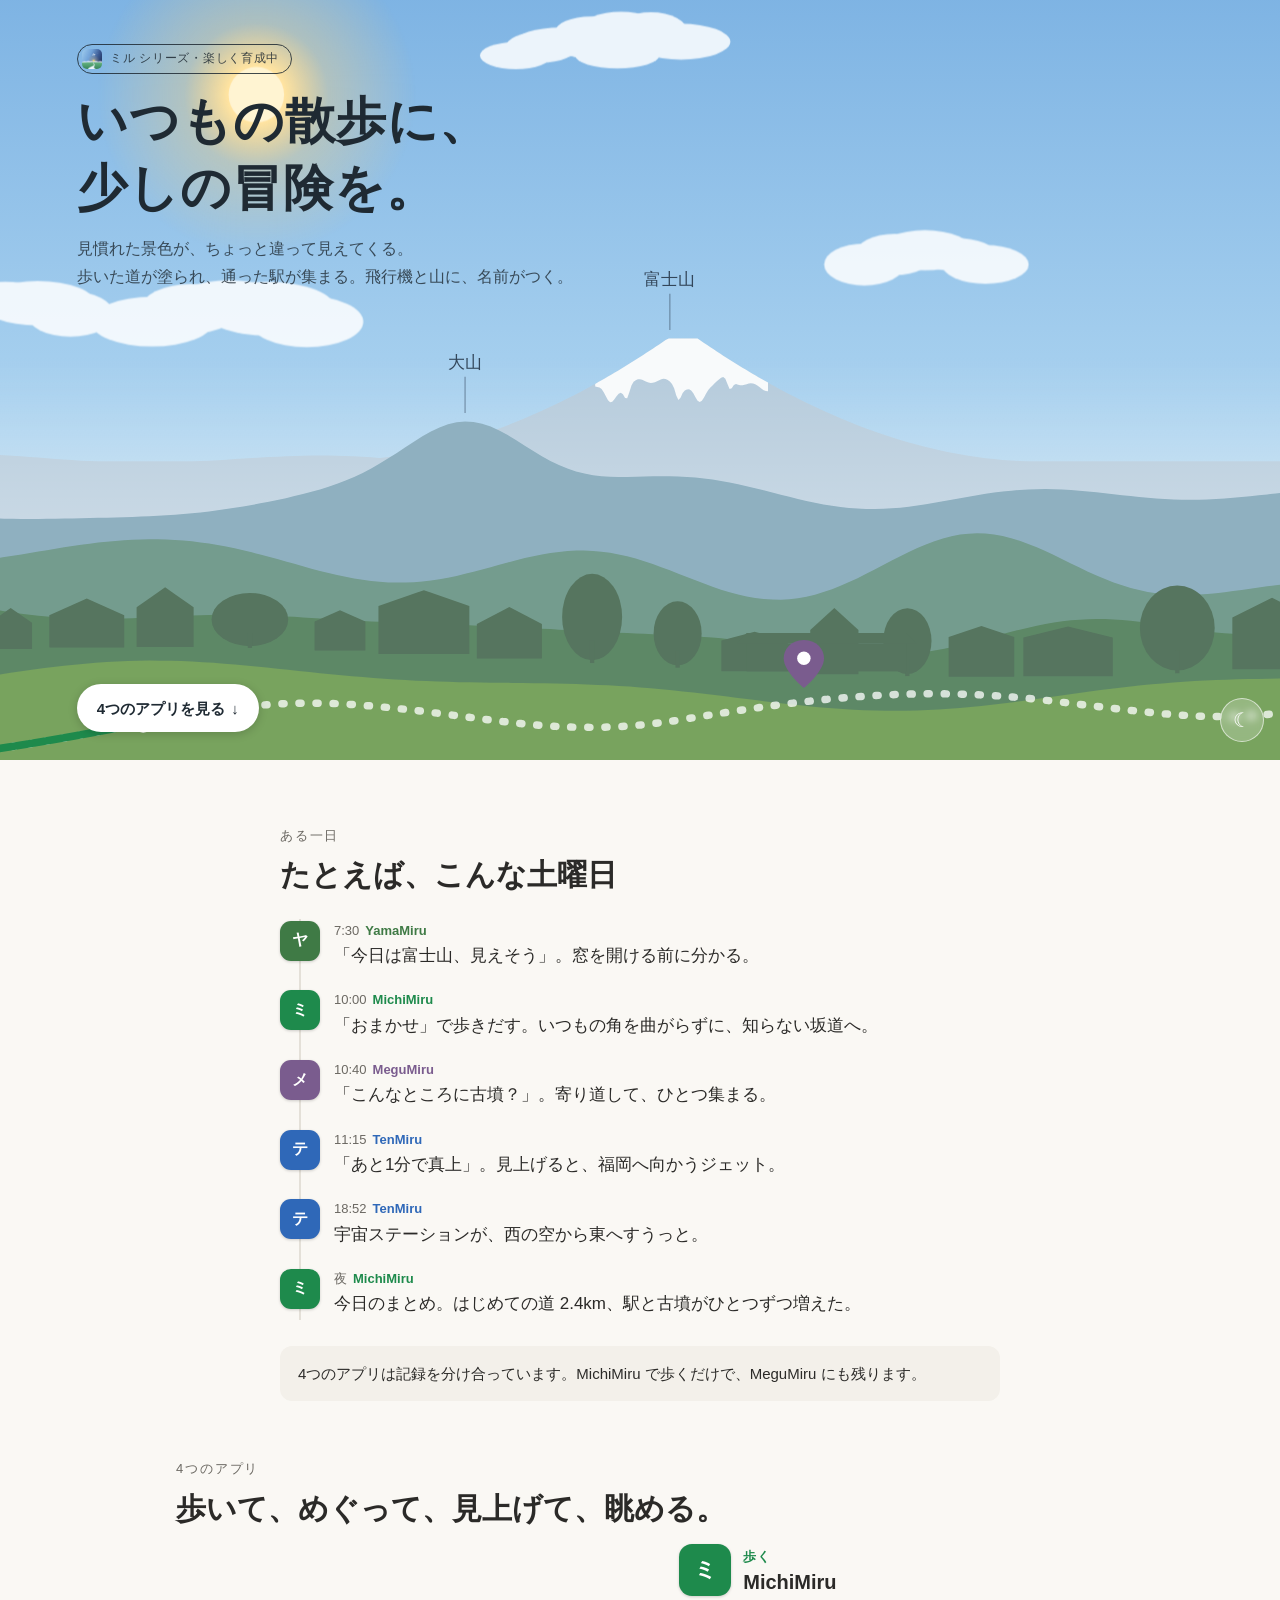
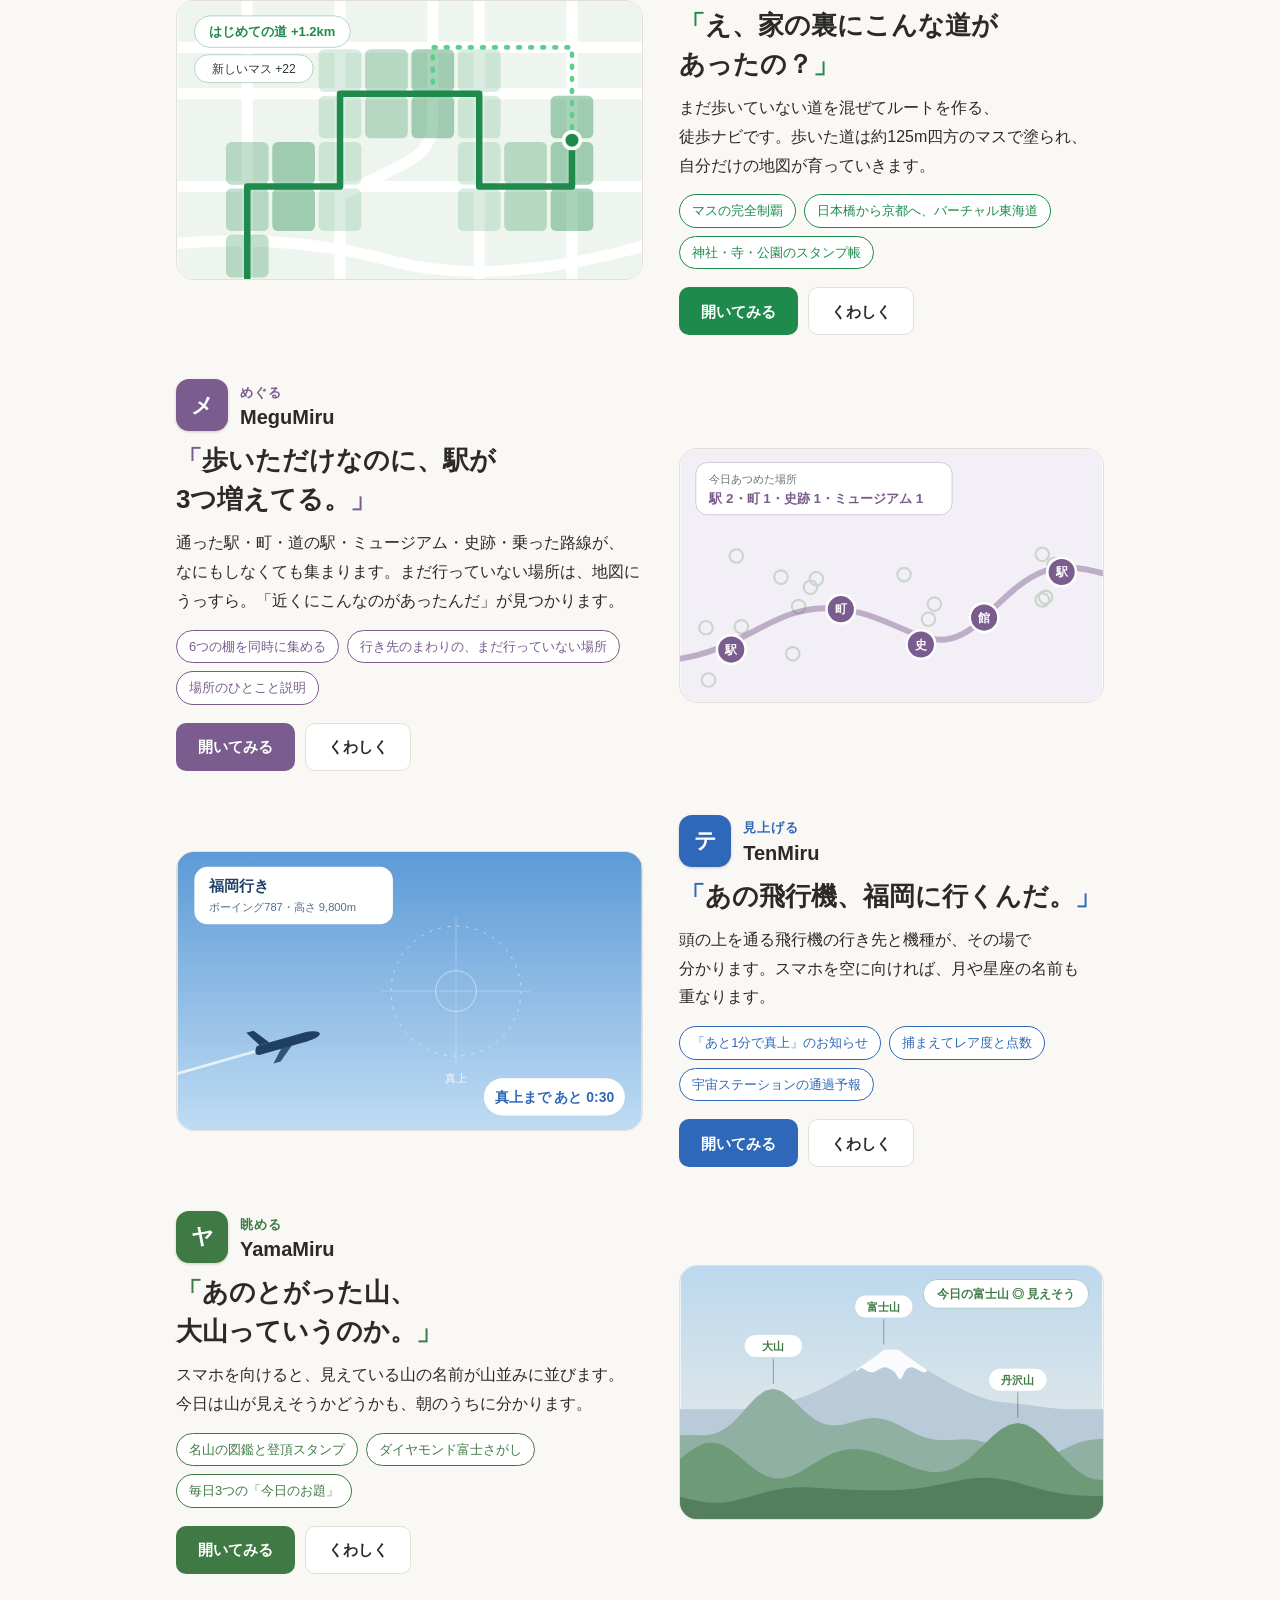
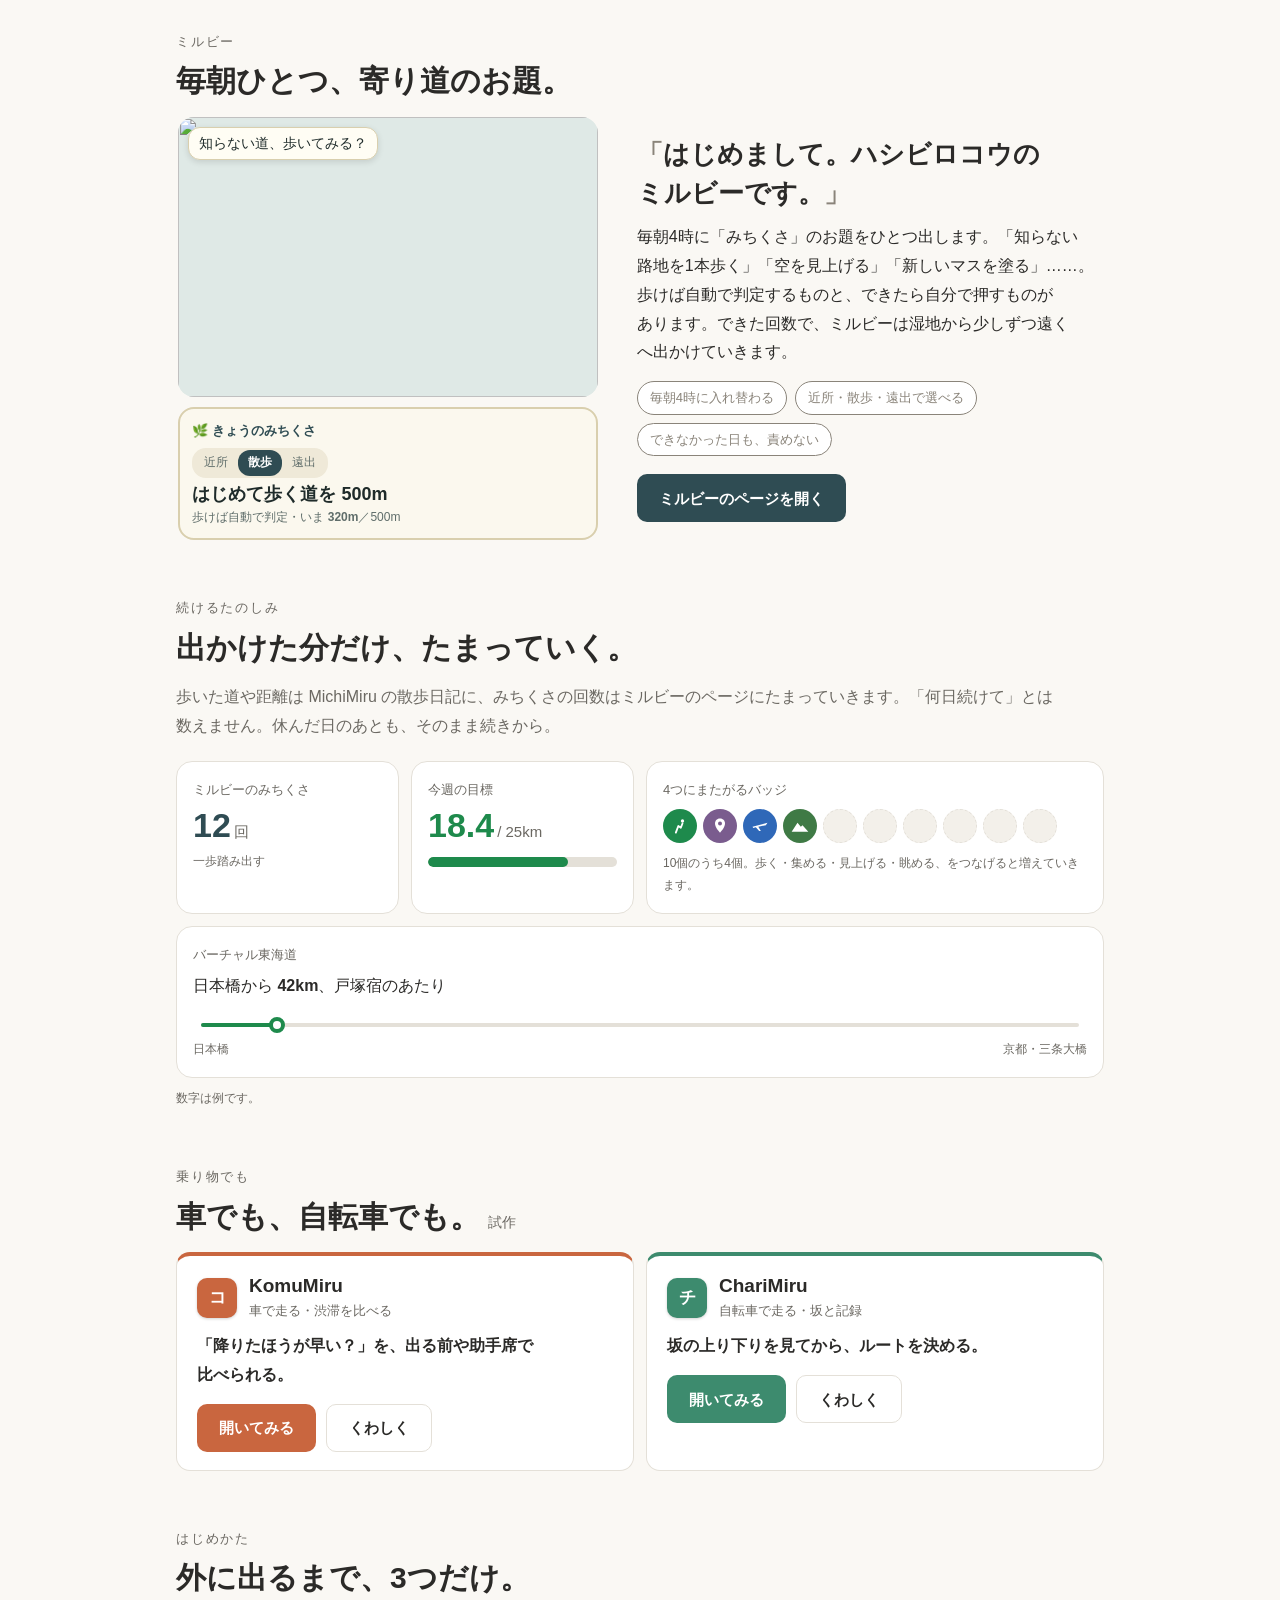
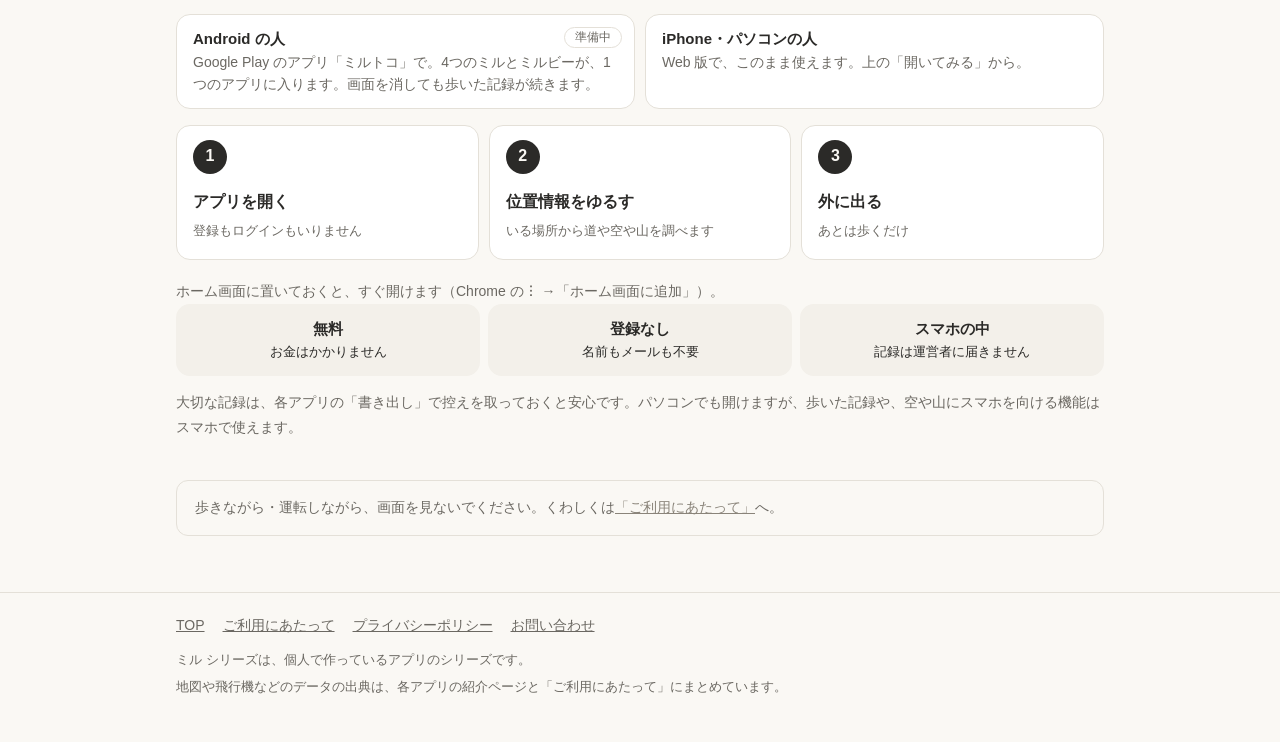
==== index.html @ 85401a39 "Add files via upload" ====
<!DOCTYPE html>
<html lang="ja">
<head>
<meta charset="utf-8">
<meta name="viewport" content="width=device-width, initial-scale=1">
<!-- 公開するまでは検索に出さない（公開するときにこの1行を消す） -->
<meta name="robots" content="noindex, nofollow">
<title>ミル シリーズ</title>
<meta name="description" content="いつもの散歩に、少しの冒険を。歩いた道が塗られ、通った駅が集まり、頭の上の飛行機と遠くの山に名前がつく、4つの小さなアプリです。">
<meta name="theme-color" content="#79b0e2">
<meta property="og:type" content="website">
<meta property="og:title" content="ミル シリーズ">
<meta property="og:description" content="いつもの散歩に、少しの冒険を。歩いた道が塗られ、通った駅が集まり、頭の上の飛行機と遠くの山に名前がつく、4つの小さなアプリです。">
<meta property="og:image" content="https://nhori-navi.github.io/og.png">
<meta name="twitter:card" content="summary_large_image">
<link rel="icon" type="image/png" href="favicon-48.png">
<link rel="apple-touch-icon" href="apple-touch-icon.png">
<link rel="manifest" href="manifest.webmanifest">
<link rel="stylesheet" href="style.css?v=3">
<link rel="stylesheet" href="top.css?v=7">
<script>document.documentElement.classList.add('js')</script>
<script src="site.js?v=3" defer></script>
<script src="top.js?v=5" defer></script>
</head>
<body>
<section class="top-hero" id="hero" aria-label="はじめに">
<svg id="scene" viewBox="0 0 1200 760" preserveAspectRatio="xMidYMax slice" role="img" aria-label="昼から夜へ移り変わる、山並みと町の景色">
<defs>
  <linearGradient id="gSky" x1="0" y1="0" x2="0" y2="1">
    <stop id="s0" offset="0" stop-color="#7fb6e6"/><stop id="s1" offset=".55" stop-color="#a9d2f0"/><stop id="s2" offset="1" stop-color="#e9f2f3"/>
  </linearGradient>
  <radialGradient id="gSun"><stop offset="0" stop-color="#fff6d8"/><stop offset=".18" stop-color="#ffe3a0"/><stop offset=".45" stop-color="#ffd27a" stop-opacity=".35"/><stop offset="1" stop-color="#ffd27a" stop-opacity="0"/></radialGradient>
  <radialGradient id="gMoon"><stop offset="0" stop-color="#fff9e6" stop-opacity=".55"/><stop offset="1" stop-color="#fff9e6" stop-opacity="0"/></radialGradient>
  <linearGradient id="gTrail" x1="1" y1="0" x2="0" y2="0"><stop offset="0" stop-color="#fff" stop-opacity=".9"/><stop offset="1" stop-color="#fff" stop-opacity="0"/></linearGradient>
  <linearGradient id="gHaze" x1="0" y1="0" x2="0" y2="1"><stop offset="0" stop-color="#fff" stop-opacity="0"/><stop offset="1" stop-color="#fff" stop-opacity=".35"/></linearGradient>
  <mask id="mMoon"><rect x="-40" y="-40" width="80" height="80" fill="#fff"/><circle cx="9" cy="-6" r="19" fill="#000"/></mask>
</defs>
<rect width="1200" height="760" fill="url(#gSky)"/>
<g id="stars" opacity="0"></g>
<g id="constel" opacity="0" stroke="#cfd8ff" stroke-width="1" fill="none" stroke-opacity=".35"></g>
<g id="sun"><circle r="150" fill="url(#gSun)"/><circle r="26" fill="#fff4d2"/></g>
<g id="glint" opacity="0"><path d="M0 -70 L5 -5 L70 0 L5 5 L0 70 L-5 5 L-70 0 L-5 -5 Z" fill="#fff8e0"/><circle r="34" fill="#fff6d8" opacity=".55"/></g>
<g id="moon" opacity="0"><circle r="120" fill="url(#gMoon)"/><circle r="22" fill="#fbf3dc" mask="url(#mMoon)"/></g>
<g id="clouds"></g>
<g id="iss" opacity="0"><circle r="3.2" fill="#fff"/><circle r="9" fill="#fff" opacity=".18"/>
  <line x1="0" y1="-8" x2="0" y2="-30" stroke="#fff" stroke-opacity=".6"/><text x="0" y="-38" text-anchor="middle" font-size="16" fill="#fff" opacity=".9">宇宙ステーション</text></g>
<g id="plane" class="hot" data-go="ten"><rect x="-50" y="-60" width="100" height="90" fill="transparent"/>
  <rect id="trail" x="-260" y="-1.5" width="240" height="3" rx="1.5" fill="url(#gTrail)"/>
  <g id="pbody" fill="#2b4a6b">
    <path d="M-30 -4 L22 -4 C34 -3 38 0 34 2 C30 4 26 4 22 4 L-30 4 C-33 4 -34 0 -30 -4 Z"/>
    <path d="M-27 -4 L-36 -19 L-29 -19 L-17 -4 Z"/>
    <path d="M-2 1 L-16 15 L-9 15 L10 1 Z" opacity=".85"/>
    <path d="M-26 2 L-34 8 L-29 8 L-20 2 Z" opacity=".85"/>
  </g>
  <circle id="blink" cx="-33" cy="-18" r="2.4" fill="#ff5a4e" opacity="0"/>
  <g id="plabel"><line x1="0" y1="-12" x2="0" y2="-36" stroke="currentColor" stroke-opacity=".5"/><text x="0" y="-44" text-anchor="middle" font-size="16" fill="currentColor">福岡行き</text></g>
</g>
<path id="r0"/><path id="fujiSnow" fill="#ffffff" opacity=".9"/>
<rect id="haze0" x="0" y="380" width="1200" height="200" fill="url(#gHaze)"/>
<path id="r1"/><path id="r2"/>
<g id="mlabels" font-size="16" class="hot" data-go="yama"></g>
<path id="r3"/>
<g id="town"></g>
<path id="fg"/>
<path id="route" class="hot" data-go="michi" fill="none" stroke-width="7" stroke-linecap="round" stroke-dasharray="2 14" opacity=".75"/>
<path id="walked" class="hot" data-go="michi" fill="none" stroke-width="7" stroke-linecap="round"/>
<g id="walker"><circle r="9" fill="#fff"/><circle r="5.5" fill="#1e8a4c"/></g>
<g id="pin" class="hot" data-go="megu"><path d="M0 0 C-14 0 -21 10 -21 19 C-21 33 0 50 0 50 C0 50 21 33 21 19 C21 10 14 0 0 0 Z" fill="#7a5c8e"/><circle cx="0" cy="19" r="7" fill="#fff"/></g>
</svg>
  <div class="th-copy">
    <span class="th-tag"><img src="series-icon.png" alt=""><span><span class="series">ミル シリーズ</span>・楽しく育成中</span></span>
    <h1 class="th-title">いつもの散歩に、<br>少しの冒険を。</h1>
    <p class="th-lead">見慣れた景色が、ちょっと違って見えてくる。<br>歩いた道が塗られ、通った駅が集まる。<span class="ib">飛行機と山に、名前がつく。</span></p>
  </div>
  <a class="th-cta" href="#apps">4つのアプリを見る <span aria-hidden="true">↓</span></a>
  <button class="th-toggle" id="tg" type="button" aria-label="昼と夜を切り替える">☾</button>
</section>

<main class="wrap top-main">
  <section class="sec narrow reveal" style="margin-left:auto;margin-right:auto">
    <p class="kicker">ある一日</p>
    <h2 class="sec-title">たとえば、こんな土曜日</h2>
    <ol class="day">
      <li class="app-yama"><div class="mark small"><img src="yama/icon-192.png" alt="" onerror="this.parentNode.textContent='ヤ'"></div><div><p class="when">7:30<b>YamaMiru</b></p><p class="what">「今日は富士山、見えそう」。窓を開ける前に分かる。</p></div></li>
      <li class="app-michi"><div class="mark small"><img src="walk/icon-192.png" alt="" onerror="this.parentNode.textContent='ミ'"></div><div><p class="when">10:00<b>MichiMiru</b></p><p class="what">「おまかせ」で歩きだす。いつもの角を曲がらずに、知らない坂道へ。</p></div></li>
      <li class="app-megu"><div class="mark small"><img src="megu/icons/icon-192.png" alt="" onerror="this.parentNode.textContent='メ'"></div><div><p class="when">10:40<b>MeguMiru</b></p><p class="what">「こんなところに古墳？」。寄り道して、ひとつ集まる。</p></div></li>
      <li class="app-ten"><div class="mark small"><img src="sora/icon-192.png" alt="" onerror="this.parentNode.textContent='テ'"></div><div><p class="when">11:15<b>TenMiru</b></p><p class="what">「あと1分で真上」。見上げると、福岡へ向かうジェット。</p></div></li>
      <li class="app-ten"><div class="mark small"><img src="sora/icon-192.png" alt="" onerror="this.parentNode.textContent='テ'"></div><div><p class="when">18:52<b>TenMiru</b></p><p class="what">宇宙ステーションが、西の空から東へすうっと。</p></div></li>
      <li class="app-michi"><div class="mark small"><img src="walk/icon-192.png" alt="" onerror="this.parentNode.textContent='ミ'"></div><div><p class="when">夜<b>MichiMiru</b></p><p class="what">今日のまとめ。はじめての道 2.4km、駅と古墳がひとつずつ増えた。</p></div></li>
    </ol>
    <p class="day-foot">4つのアプリは記録を分け合っています。MichiMiru で歩くだけで、MeguMiru にも残ります。</p>
  </section>

  <section class="sec" id="apps">
    <p class="kicker reveal">4つのアプリ</p>
    <h2 class="sec-title reveal">歩いて、めぐって、見上げて、眺める。</h2>
    <article class="feature reveal app-michi" id="michi">
      <div class="scene michi"><svg viewBox="0 0 500 300" role="img" aria-label="歩いた道のまわりのマスが塗られていく地図">
<rect width="500" height="300" fill="var(--s-bg)"/><path d="M-10 200 L510 200" stroke="var(--s-street)" stroke-width="12" fill="none" stroke-linecap="round"/><path d="M-10 100 L510 100" stroke="var(--s-street)" stroke-width="12" fill="none" stroke-linecap="round"/><path d="M-10 50 L510 50" stroke="var(--s-street)" stroke-width="12" fill="none" stroke-linecap="round"/><path d="M75 -10 L75 310" stroke="var(--s-street)" stroke-width="12" fill="none" stroke-linecap="round"/><path d="M175 -10 L175 310" stroke="var(--s-street)" stroke-width="12" fill="none" stroke-linecap="round"/><path d="M325 -10 L325 310" stroke="var(--s-street)" stroke-width="12" fill="none" stroke-linecap="round"/><path d="M425 -10 L425 310" stroke="var(--s-street)" stroke-width="12" fill="none" stroke-linecap="round"/><path d="M275 -10 L275 130 Q275 160 245 175 L175 210" stroke="var(--s-street)" stroke-width="12" fill="none" stroke-linecap="round"/><path d="M-10 262 Q120 250 230 280 T510 262" stroke="var(--s-street)" stroke-width="12" fill="none" stroke-linecap="round"/><rect class="paint" style="transition-delay:0.15s" x="152" y="52" width="46" height="46" rx="6" fill="#1e8a4c" fill-opacity="0.16"/><rect class="paint" style="transition-delay:0.22s" x="202" y="52" width="46" height="46" rx="6" fill="#1e8a4c" fill-opacity="0.27"/><rect class="paint" style="transition-delay:0.29s" x="252" y="52" width="46" height="46" rx="6" fill="#1e8a4c" fill-opacity="0.38"/><rect class="paint" style="transition-delay:0.36s" x="302" y="52" width="46" height="46" rx="6" fill="#1e8a4c" fill-opacity="0.16"/><rect class="paint" style="transition-delay:0.43s" x="152" y="102" width="46" height="46" rx="6" fill="#1e8a4c" fill-opacity="0.16"/><rect class="paint" style="transition-delay:0.50s" x="202" y="102" width="46" height="46" rx="6" fill="#1e8a4c" fill-opacity="0.27"/><rect class="paint" style="transition-delay:0.57s" x="252" y="102" width="46" height="46" rx="6" fill="#1e8a4c" fill-opacity="0.38"/><rect class="paint" style="transition-delay:0.64s" x="302" y="102" width="46" height="46" rx="6" fill="#1e8a4c" fill-opacity="0.16"/><rect class="paint" style="transition-delay:0.71s" x="402" y="102" width="46" height="46" rx="6" fill="#1e8a4c" fill-opacity="0.38"/><rect class="paint" style="transition-delay:0.78s" x="52" y="152" width="46" height="46" rx="6" fill="#1e8a4c" fill-opacity="0.27"/><rect class="paint" style="transition-delay:0.85s" x="102" y="152" width="46" height="46" rx="6" fill="#1e8a4c" fill-opacity="0.38"/><rect class="paint" style="transition-delay:0.92s" x="152" y="152" width="46" height="46" rx="6" fill="#1e8a4c" fill-opacity="0.16"/><rect class="paint" style="transition-delay:0.99s" x="302" y="152" width="46" height="46" rx="6" fill="#1e8a4c" fill-opacity="0.16"/><rect class="paint" style="transition-delay:1.06s" x="352" y="152" width="46" height="46" rx="6" fill="#1e8a4c" fill-opacity="0.27"/><rect class="paint" style="transition-delay:1.13s" x="402" y="152" width="46" height="46" rx="6" fill="#1e8a4c" fill-opacity="0.38"/><rect class="paint" style="transition-delay:1.20s" x="52" y="202" width="46" height="46" rx="6" fill="#1e8a4c" fill-opacity="0.27"/><rect class="paint" style="transition-delay:1.27s" x="102" y="202" width="46" height="46" rx="6" fill="#1e8a4c" fill-opacity="0.38"/><rect class="paint" style="transition-delay:1.34s" x="152" y="202" width="46" height="46" rx="6" fill="#1e8a4c" fill-opacity="0.16"/><rect class="paint" style="transition-delay:1.41s" x="302" y="202" width="46" height="46" rx="6" fill="#1e8a4c" fill-opacity="0.16"/><rect class="paint" style="transition-delay:1.48s" x="352" y="202" width="46" height="46" rx="6" fill="#1e8a4c" fill-opacity="0.27"/><rect class="paint" style="transition-delay:1.55s" x="402" y="202" width="46" height="46" rx="6" fill="#1e8a4c" fill-opacity="0.38"/><rect class="paint" style="transition-delay:1.62s" x="52" y="252" width="46" height="46" rx="6" fill="#1e8a4c" fill-opacity="0.27"/>
<path d="M425 150 L425 50 L275 50 L275 100" fill="none" stroke="#5ccf8a" stroke-width="5" stroke-dasharray="2 11" stroke-linecap="round"/>
<path d="M75 300 L75 200 L175 200 L175 100 L325 100 L325 200 L425 200 L425 150" fill="none" stroke="#1e8a4c" stroke-width="7" stroke-linecap="round" stroke-linejoin="round"/>
<circle cx="425" cy="150" r="11" fill="#fff"/><circle cx="425" cy="150" r="7" fill="#1e8a4c"/>
<g class="paint" style="transition-delay:1.4s"><rect x="18" y="16" width="168" height="34" rx="17" fill="var(--s-card)" stroke="#1e8a4c" stroke-opacity=".35"/><text x="102" y="38" text-anchor="middle" font-size="14" font-weight="700" fill="#1e8a4c">はじめての道 +1.2km</text></g>
<g class="paint" style="transition-delay:1.7s"><rect x="18" y="58" width="128" height="30" rx="15" fill="var(--s-card)" stroke="#1e8a4c" stroke-opacity=".35"/><text x="82" y="78" text-anchor="middle" font-size="13" fill="var(--s-ink)">新しいマス +22</text></g>
</svg></div>
      <div>
        <div class="f-head"><div class="mark "><img src="walk/icon-192.png" alt="" onerror="this.parentNode.textContent='ミ'"></div><div><p class="verb">歩く</p><p class="name">MichiMiru</p></div></div>
        <p class="voice">え、家の裏にこんな道があったの？</p>
        <p class="f-text">まだ歩いていない道を混ぜてルートを作る、徒歩ナビです。歩いた道は約125m四方のマスで塗られ、自分だけの地図が育っていきます。</p>
        <ul class="chips"><li>マスの完全制覇</li><li>日本橋から京都へ、バーチャル東海道</li><li>神社・寺・公園のスタンプ帳</li></ul>
        <div class="btns"><a class="btn main" href="walk/">開いてみる</a><a class="btn sub" href="guide/michi.html">くわしく</a></div>
      </div>
    </article>
    <article class="feature reveal app-megu flip" id="megu">
      <div class="scene megu"><svg viewBox="0 0 500 300" role="img" aria-label="歩いた道ぞいの駅や史跡が集まり、まわりにまだ行っていない場所がうっすら見える地図">
<rect width="500" height="300" fill="var(--s-bg)"/><circle cx="140" cy="187" r="8" fill="none" stroke="var(--s-faint)" stroke-width="2.5"/><circle cx="72" cy="211" r="8" fill="none" stroke="var(--s-faint)" stroke-width="2.5"/><circle cx="265" cy="149" r="8" fill="none" stroke="var(--s-faint)" stroke-width="2.5"/><circle cx="66" cy="127" r="8" fill="none" stroke="var(--s-faint)" stroke-width="2.5"/><circle cx="30" cy="212" r="8" fill="none" stroke="var(--s-faint)" stroke-width="2.5"/><circle cx="301" cy="184" r="8" fill="none" stroke="var(--s-faint)" stroke-width="2.5"/><circle cx="429" cy="125" r="8" fill="none" stroke="var(--s-faint)" stroke-width="2.5"/><circle cx="133" cy="243" r="8" fill="none" stroke="var(--s-faint)" stroke-width="2.5"/><circle cx="294" cy="202" r="8" fill="none" stroke="var(--s-faint)" stroke-width="2.5"/><circle cx="161" cy="154" r="8" fill="none" stroke="var(--s-faint)" stroke-width="2.5"/><circle cx="443" cy="137" r="8" fill="none" stroke="var(--s-faint)" stroke-width="2.5"/><circle cx="154" cy="164" r="8" fill="none" stroke="var(--s-faint)" stroke-width="2.5"/><circle cx="33" cy="274" r="8" fill="none" stroke="var(--s-faint)" stroke-width="2.5"/><circle cx="433" cy="176" r="8" fill="none" stroke="var(--s-faint)" stroke-width="2.5"/><circle cx="429" cy="179" r="8" fill="none" stroke="var(--s-faint)" stroke-width="2.5"/><circle cx="119" cy="152" r="8" fill="none" stroke="var(--s-faint)" stroke-width="2.5"/>
<path d="M-10 250 C80 240 110 180 190 190 S300 260 360 200 S440 130 510 150" fill="none" stroke="#7a5c8e" stroke-opacity=".45" stroke-width="7" stroke-linecap="round"/><g class="paint" style="transition-delay:0.30s"><circle cx="60" cy="238" r="17" fill="#7a5c8e"/><circle cx="60" cy="238" r="17" fill="none" stroke="#fff" stroke-width="3"/><text x="60" y="243" text-anchor="middle" font-size="14" font-weight="700" fill="#fff">駅</text></g><g class="paint" style="transition-delay:0.55s"><circle cx="190" cy="190" r="17" fill="#7a5c8e"/><circle cx="190" cy="190" r="17" fill="none" stroke="#fff" stroke-width="3"/><text x="190" y="195" text-anchor="middle" font-size="14" font-weight="700" fill="#fff">町</text></g><g class="paint" style="transition-delay:0.80s"><circle cx="285" cy="232" r="17" fill="#7a5c8e"/><circle cx="285" cy="232" r="17" fill="none" stroke="#fff" stroke-width="3"/><text x="285" y="237" text-anchor="middle" font-size="14" font-weight="700" fill="#fff">史</text></g><g class="paint" style="transition-delay:1.05s"><circle cx="360" cy="200" r="17" fill="#7a5c8e"/><circle cx="360" cy="200" r="17" fill="none" stroke="#fff" stroke-width="3"/><text x="360" y="205" text-anchor="middle" font-size="14" font-weight="700" fill="#fff">館</text></g><g class="paint" style="transition-delay:1.30s"><circle cx="452" cy="146" r="17" fill="#7a5c8e"/><circle cx="452" cy="146" r="17" fill="none" stroke="#fff" stroke-width="3"/><text x="452" y="151" text-anchor="middle" font-size="14" font-weight="700" fill="#fff">駅</text></g>
<g class="paint" style="transition-delay:1.7s"><rect x="18" y="16" width="304" height="62" rx="14" fill="var(--s-card)" stroke="#7a5c8e" stroke-opacity=".35"/>
<text x="34" y="40" font-size="13" fill="var(--s-ink)" opacity=".7">今日あつめた場所</text>
<text x="34" y="64" font-size="16" font-weight="700" fill="#7a5c8e">駅 2・町 1・史跡 1・ミュージアム 1</text></g>
</svg></div>
      <div>
        <div class="f-head"><div class="mark "><img src="megu/icons/icon-192.png" alt="" onerror="this.parentNode.textContent='メ'"></div><div><p class="verb">めぐる</p><p class="name">MeguMiru</p></div></div>
        <p class="voice">歩いただけなのに、駅が3つ増えてる。</p>
        <p class="f-text">通った駅・町・道の駅・ミュージアム・史跡・乗った路線が、なにもしなくても集まります。まだ行っていない場所は、地図にうっすら。「近くにこんなのがあったんだ」が見つかります。</p>
        <ul class="chips"><li>6つの棚を同時に集める</li><li>行き先のまわりの、まだ行っていない場所</li><li>場所のひとこと説明</li></ul>
        <div class="btns"><a class="btn main" href="megu/">開いてみる</a><a class="btn sub" href="guide/megu.html">くわしく</a></div>
      </div>
    </article>
    <article class="feature reveal app-ten" id="ten">
      <div class="scene ten"><svg viewBox="0 0 500 300" role="img" aria-label="真上の印に向かって飛んでくる飛行機と、行き先と機種、真上までの残り時間">
<defs><linearGradient id="tenSky" x1="0" y1="0" x2="0" y2="1"><stop offset="0" class="ten-s0"/><stop offset="1" class="ten-s1"/></linearGradient></defs>
<rect width="500" height="300" fill="url(#tenSky)"/>
<g opacity=".55" stroke="#fff" fill="none"><circle cx="300" cy="150" r="70" stroke-dasharray="3 7"/><circle cx="300" cy="150" r="22"/><path d="M300 70 L300 230 M220 150 L380 150" stroke-opacity=".5"/></g>
<text x="300" y="248" text-anchor="middle" font-size="12" fill="#fff" opacity=".85">真上</text>
<g id="tenPlane">
 <rect x="-200" y="-1.5" width="190" height="3" rx="1.5" fill="#fff" opacity=".7"/>
 <g fill="#1f3f63"><path d="M-30 -5 L24 -5 C37 -4 42 0 37 3 C32 5 28 5 24 5 L-30 5 C-34 5 -35 0 -30 -5 Z"/><path d="M-27 -5 L-37 -22 L-29 -22 L-16 -5 Z"/><path d="M-2 1 L-18 18 L-10 18 L11 1 Z" opacity=".85"/></g>
</g>
<g id="tenCard"><rect x="18" y="16" width="214" height="62" rx="14" fill="#ffffff"/>
<text x="34" y="42" font-size="16" font-weight="700" fill="#1f3f63">福岡行き</text>
<text x="34" y="64" font-size="12" fill="#1f3f63" opacity=".75">ボーイング787・高さ 9,800m</text></g>
<g><rect x="330" y="244" width="152" height="40" rx="20" fill="#ffffff"/><text id="tenCount" x="406" y="270" text-anchor="middle" font-size="15" font-weight="700" fill="#2f68b8">真上まで あと 0:40</text></g>
</svg></div>
      <div>
        <div class="f-head"><div class="mark "><img src="sora/icon-192.png" alt="" onerror="this.parentNode.textContent='テ'"></div><div><p class="verb">見上げる</p><p class="name">TenMiru</p></div></div>
        <p class="voice">あの飛行機、福岡に行くんだ。</p>
        <p class="f-text">頭の上を通る飛行機の行き先と機種が、その場で分かります。スマホを空に向ければ、月や星座の名前も重なります。</p>
        <ul class="chips"><li>「あと1分で真上」のお知らせ</li><li>捕まえてレア度と点数</li><li>宇宙ステーションの通過予報</li></ul>
        <div class="btns"><a class="btn main" href="sora/">開いてみる</a><a class="btn sub" href="guide/ten.html">くわしく</a></div>
      </div>
    </article>
    <article class="feature reveal app-yama flip" id="yama">
      <div class="scene yama"><svg viewBox="0 0 500 300" role="img" aria-label="山並みに山の名前が並び、今日は富士山が見えそうと出ている">
<defs><linearGradient id="yamaSky" x1="0" y1="0" x2="0" y2="1"><stop offset="0" class="yama-s0"/><stop offset="1" class="yama-s1"/></linearGradient></defs>
<rect width="500" height="300" fill="url(#yamaSky)"/>
<path d="M-10 170.0 L0 170.0 L10 170.0 L20 170.0 L30 170.0 L40 170.0 L50 170.0 L60 170.0 L70 170.0 L80 169.7 L90 168.8 L100 167.4 L110 165.5 L120 163.2 L130 160.3 L140 157.0 L150 153.3 L160 149.1 L170 144.5 L180 139.4 L190 133.9 L200 128.0 L210 121.6 L220 114.8 L220 114.8 L223 112.7 L226 110.6 L229 108.4 L230 107.6 L232 106.2 L235 103.9 L238 101.6 L240 100.0 L241 99.2 L244 99.2 L247 99.2 L250 99.2 L250 99.2 L253 99.2 L256 99.2 L259 99.2 L260 100.0 L262 101.6 L265 103.9 L268 106.2 L270 107.6 L271 108.4 L274 110.6 L277 112.7 L280 114.8 L280 114.8 L290 121.6 L300 128.0 L310 133.9 L320 139.4 L330 144.5 L340 149.1 L350 153.3 L360 157.0 L370 160.3 L380 161.5 L390 162.2 L400 163.3 L410 164.6 L420 165.9 L430 167.3 L440 168.6 L450 169.6 L460 170.0 L470 170.0 L480 170.0 L490 170.0 L500 170.0 L510 170.0 L510 300 L-10 300 Z" class="yama-r0"/><path d="M208 122.9 L210 121.6 L212 120.3 L214 119.0 L216 117.6 L218 116.2 L220 114.8 L222 113.4 L224 112.0 L226 110.6 L228 109.1 L230 107.6 L232 106.2 L234 104.6 L236 103.1 L238 101.6 L240 100.0 L242 99.2 L244 99.2 L246 99.2 L248 99.2 L250 99.2 L252 99.2 L254 99.2 L256 99.2 L258 99.2 L260 100.0 L262 101.6 L264 103.1 L266 104.6 L268 106.2 L270 107.6 L272 109.1 L274 110.6 L276 112.0 L278 113.4 L280 114.8 L282 116.2 L284 117.6 L286 119.0 L288 120.3 L290 121.6 L292 122.9 L292 125.8 L290 126.2 L288 126.1 L286 125.6 L284 124.7 L282 123.5 L280 122.4 L278 121.3 L276 120.5 L274 120.2 L272 120.3 L270 121.0 L268 122.3 L266 125.1 L264 129.4 L262 133.5 L260 134.7 L258 132.6 L256 129.0 L254 126.2 L252 124.5 L250 123.2 L248 122.0 L246 121.0 L244 120.4 L242 120.2 L240 120.5 L238 121.2 L236 122.2 L234 123.4 L232 124.5 L230 125.5 L228 126.1 L226 126.2 L224 125.9 L222 125.1 L220 124.0 L218 122.9 L216 121.7 L214 121.0 L212 122.3 L210 123.6 L208 124.9 Z" fill="#fff" opacity=".92"/>
<path d="M-10 202.0 L0 200.8 L10 200.6 L20 200.8 L30 200.7 L40 199.0 L50 194.7 L60 187.4 L70 177.3 L80 165.9 L90 155.3 L100 148.1 L110 145.7 L120 148.7 L130 156.0 L140 165.5 L150 175.0 L160 182.7 L170 187.5 L180 189.3 L190 188.6 L200 186.2 L210 183.4 L220 181.1 L230 180.3 L240 181.5 L250 184.6 L260 189.2 L270 194.5 L280 199.5 L290 203.5 L300 205.8 L310 206.7 L320 206.4 L330 205.7 L340 205.5 L350 206.4 L360 209.0 L370 213.1 L380 218.1 L390 223.2 L400 227.4 L410 229.8 L420 230.1 L430 228.1 L440 224.3 L450 219.5 L460 214.6 L470 210.4 L480 207.4 L490 205.7 L500 204.9 L510 204.3 L510 300 L-10 300 Z" class="yama-r1"/><path d="M-10 236.3 L0 228.3 L10 220.4 L20 214.0 L30 210.1 L40 209.6 L50 212.5 L60 218.4 L70 226.3 L80 234.8 L90 242.6 L100 248.6 L110 251.9 L120 252.2 L130 249.8 L140 245.2 L150 239.4 L160 233.1 L170 227.3 L180 222.6 L190 219.2 L200 217.5 L210 217.3 L220 218.6 L230 221.0 L240 224.4 L250 228.4 L260 232.6 L270 236.8 L280 240.5 L290 243.2 L300 244.6 L310 244.2 L320 241.8 L330 237.1 L340 230.1 L350 221.4 L360 211.7 L370 202.0 L380 193.8 L390 188.3 L400 186.4 L410 188.4 L420 193.9 L430 202.2 L440 212.3 L450 223.0 L460 233.2 L470 242.2 L480 249.1 L490 253.1 L500 253.8 L510 251.0 L510 300 L-10 300 Z" class="yama-r2"/><path d="M-10 271.8 L0 274.1 L10 276.5 L20 278.6 L30 280.2 L40 280.9 L50 280.6 L60 279.3 L70 277.1 L80 274.4 L90 271.4 L100 268.5 L110 266.1 L120 264.2 L130 263.0 L140 262.5 L150 262.5 L160 263.0 L170 263.6 L180 264.3 L190 264.9 L200 265.4 L210 265.8 L220 266.0 L230 266.1 L240 266.2 L250 266.0 L260 265.7 L270 265.0 L280 264.0 L290 262.6 L300 260.8 L310 258.7 L320 256.6 L330 254.5 L340 252.8 L350 251.6 L360 251.2 L370 251.6 L380 252.9 L390 254.8 L400 257.3 L410 260.0 L420 262.8 L430 265.4 L440 267.7 L450 269.6 L460 271.1 L470 272.1 L480 272.7 L490 272.9 L500 272.9 L510 272.7 L510 300 L-10 300 Z" class="yama-r3"/><g class="paint" style="transition-delay:0.40s" transform="translate(241 93)"><line y2="-30" stroke="var(--s-ink)" stroke-opacity=".5"/><rect x="-34" y="-58" width="68" height="26" rx="13" fill="var(--s-card)"/><text y="-40" text-anchor="middle" font-size="13" font-weight="700" fill="#3f7a45">富士山</text></g><g class="paint" style="transition-delay:0.75s" transform="translate(110 140)"><line y2="-30" stroke="var(--s-ink)" stroke-opacity=".5"/><rect x="-34" y="-58" width="68" height="26" rx="13" fill="var(--s-card)"/><text y="-40" text-anchor="middle" font-size="13" font-weight="700" fill="#3f7a45">大山</text></g><g class="paint" style="transition-delay:1.10s" transform="translate(400 180)"><line y2="-30" stroke="var(--s-ink)" stroke-opacity=".5"/><rect x="-34" y="-58" width="68" height="26" rx="13" fill="var(--s-card)"/><text y="-40" text-anchor="middle" font-size="13" font-weight="700" fill="#3f7a45">丹沢山</text></g>
<g class="paint" style="transition-delay:1.6s"><rect x="288" y="16" width="196" height="34" rx="17" fill="var(--s-card)" stroke="#3f7a45" stroke-opacity=".35"/><text x="386" y="38" text-anchor="middle" font-size="14" font-weight="700" fill="#3f7a45">今日の富士山 ◎ 見えそう</text></g>
</svg></div>
      <div>
        <div class="f-head"><div class="mark "><img src="yama/icon-192.png" alt="" onerror="this.parentNode.textContent='ヤ'"></div><div><p class="verb">眺める</p><p class="name">YamaMiru</p></div></div>
        <p class="voice">あのとがった山、大山っていうのか。</p>
        <p class="f-text">スマホを向けると、見えている山の名前が山並みに並びます。今日は山が見えそうかどうかも、朝のうちに分かります。</p>
        <ul class="chips"><li>名山の図鑑と登頂スタンプ</li><li>ダイヤモンド富士さがし</li><li>毎日3つの「今日のお題」</li></ul>
        <div class="btns"><a class="btn main" href="yama/">開いてみる</a><a class="btn sub" href="guide/yama.html">くわしく</a></div>
      </div>
    </article>
  </section>

  <section class="sec reveal" id="mirubee">
    <p class="kicker">ミルビー</p>
    <h2 class="sec-title">毎朝ひとつ、寄り道のお題。</h2>
    <div class="mb-grid">
      <div class="mb-show" aria-hidden="true">
        <div class="mb-scene"><img class="bg" src="toko/img/bg2.svg" alt=""><img class="bd" src="toko/img/bee_side.svg" alt=""><span class="say">知らない道、歩いてみる？</span></div>
        <div class="mb-card"><p class="t">🌿 きょうのみちくさ</p><p class="d"><span>近所</span><span class="on">散歩</span><span>遠出</span></p><p class="q">はじめて歩く道を 500m</p><p class="s">歩けば自動で判定・いま <b>320m</b>／500m</p></div>
      </div>
      <div>
        <p class="voice">はじめまして。ハシビロコウのミルビーです。</p>
        <p class="f-text">毎朝4時に「みちくさ」のお題をひとつ出します。「知らない路地を1本歩く」「空を見上げる」「新しいマスを塗る」……。歩けば自動で判定するものと、できたら自分で押すものがあります。できた回数で、ミルビーは湿地から少しずつ遠くへ出かけていきます。</p>
        <ul class="chips"><li>毎朝4時に入れ替わる</li><li>近所・散歩・遠出で選べる</li><li>できなかった日も、責めない</li></ul>
        <div class="btns"><a class="btn main" href="toko/" style="--app:#2f4c53">ミルビーのページを開く</a></div>
      </div>
    </div>
  </section>

  <section class="sec reveal" id="keep">
    <p class="kicker">続けるたのしみ</p>
    <h2 class="sec-title">出かけた分だけ、たまっていく。</h2>
    <p class="sec-lead">歩いた道や距離は MichiMiru の散歩日記に、みちくさの回数はミルビーのページにたまっていきます。「何日続けて」とは数えません。休んだ日のあとも、そのまま続きから。</p>
    <div class="tiles">
      <div class="tile tile-bee"><p class="lab">ミルビーのみちくさ</p><p class="num"><span data-count="12">12</span><small>回</small></p><p class="stage">一歩踏み出す</p><img src="toko/img/bee_joy.svg" alt=""></div>
      <div class="tile"><p class="lab">今週の目標</p><p class="num"><span data-count="18.4" data-dec="1">18.4</span><small>/ 25km</small></p><div class="bar"><b data-w="74%"></b></div></div>
      <div class="tile wide"><p class="lab">4つにまたがるバッジ</p><div class="badges"><span class="on app-michi"><svg viewBox="0 0 24 24" aria-hidden="true"><path d="M7 20 L10 12 L13 14 L15 9" stroke="#fff" stroke-width="2.2" fill="none" stroke-linecap="round" stroke-linejoin="round"/><circle cx="15" cy="6" r="2" fill="#fff"/></svg></span><span class="on app-megu"><svg viewBox="0 0 24 24" aria-hidden="true"><path d="M12 3 C8 3 6 6 6 9 C6 14 12 20 12 20 C12 20 18 14 18 9 C18 6 16 3 12 3 Z" fill="#fff"/><circle cx="12" cy="9" r="2.4" fill="var(--megu)"/></svg></span><span class="on app-ten"><svg viewBox="0 0 24 24" aria-hidden="true"><path d="M3 13 L21 8 L19 11 L10 13 L13 18 L11 18 L7 13.6 L4 14.4 Z" fill="#fff"/></svg></span><span class="on app-yama"><svg viewBox="0 0 24 24" aria-hidden="true"><path d="M2 19 L9 8 L13 13 L15 11 L22 19 Z" fill="#fff"/></svg></span><span></span><span></span><span></span><span></span><span></span><span></span></div><p class="tiny">10個のうち4個。歩く・集める・見上げる・眺める、をつなげると増えていきます。</p></div>
      <div class="tile wide tok app-michi"><p class="lab">バーチャル東海道</p><p class="tokaido-now">日本橋から <b><span data-count="42">42</span>km</b>、戸塚宿のあたり</p><div class="tokaido"><b data-w="8.6%"></b><span class="dot" data-l="8.6%"></span><div class="ends"><span>日本橋</span><span>京都・三条大橋</span></div></div></div>
    </div>
    <p class="tiny">数字は例です。</p>
  </section>

  <section class="sec reveal" id="ride">
    <p class="kicker">乗り物でも</p>
    <h2 class="sec-title">車でも、自転車でも。<span class="sub" style="font-size:14px;color:var(--sub);font-weight:400;margin-left:8px">試作</span></h2>
    <div class="ride">
      <article class="card app-komu">
        <div class="card-head"><div class="mark small"><img src="navi/icon-192.png" alt="" onerror="this.parentNode.textContent='コ'"></div><div><p class="name">KomuMiru</p><p class="meta">車で走る・渋滞を比べる</p></div></div>
        <p class="say">「降りたほうが早い？」を、出る前や助手席で比べられる。</p>
        <div class="btns"><a class="btn main" href="navi/">開いてみる</a><a class="btn sub" href="guide/komu.html">くわしく</a></div>
      </article>
      <article class="card app-chari">
        <div class="card-head"><div class="mark small"><img src="chari/icon-192.png" alt="" onerror="this.parentNode.textContent='チ'"></div><div><p class="name">ChariMiru</p><p class="meta">自転車で走る・坂と記録</p></div></div>
        <p class="say">坂の上り下りを見てから、ルートを決める。</p>
        <div class="btns"><a class="btn main" href="chari/">開いてみる</a><a class="btn sub" href="guide/chari.html">くわしく</a></div>
      </article>
    </div>
  </section>

  <section class="sec reveal" id="start">
    <p class="kicker">はじめかた</p>
    <h2 class="sec-title">外に出るまで、3つだけ。</h2>
    <div class="routes">
      <div class="route"><b>Android の人</b><span>Google Play のアプリ「ミルトコ」で。4つのミルとミルビーが、1つのアプリに入ります。画面を消しても歩いた記録が続きます。</span><em>準備中</em></div>
      <div class="route"><b>iPhone・パソコンの人</b><span>Web 版で、このまま使えます。上の「開いてみる」から。</span></div>
    </div>
    <ol class="steps3">
      <li><div><b>アプリを開く</b><small>登録もログインもいりません</small></div></li>
      <li><div><b>位置情報をゆるす</b><small>いる場所から道や空や山を調べます</small></div></li>
      <li><div><b>外に出る</b><small>あとは歩くだけ</small></div></li>
    </ol>
    <p class="home-tip">ホーム画面に置いておくと、すぐ開けます（Chrome の︙ →「ホーム画面に追加」）。</p>
    <div class="safe">
      <div><b>無料</b>お金はかかりません</div>
      <div><b>登録なし</b>名前もメールも不要</div>
      <div><b>スマホの中</b>記録は運営者に届きません</div>
    </div>
    <p class="note">大切な記録は、各アプリの「書き出し」で控えを取っておくと安心です。パソコンでも開けますが、歩いた記録や、空や山にスマホを向ける機能はスマホで使えます。</p>
    <p class="safety">歩きながら・運転しながら、画面を見ないでください。くわしくは<a href="notes.html">「ご利用にあたって」</a>へ。</p>
  </section>
</main>

<footer class="site"><div class="wrap">
  <nav><a href="./">TOP</a><a href="notes.html">ご利用にあたって</a><a href="policy.html">プライバシーポリシー</a><a href="notes.html#contact">お問い合わせ</a></nav>
  <p><span class="series">ミル シリーズ</span>は、個人で作っているアプリのシリーズです。</p>
  <p>地図や飛行機などのデータの出典は、各アプリの紹介ページと「ご利用にあたって」にまとめています。</p>
</div></footer>
<!-- ミルトコ（版4）：アプリの中で開いたときは毎日使う形に切り替える（中身は toko リポジトリ。消さないこと） -->
<script src="toko/lib.js?v=4"></script>
<script src="toko/michikusa.js?v=4"></script>
<script src="toko/kyou.js?v=4"></script>
</body>
</html>
---- style.css ----
/* ミル シリーズ 共通の見た目（v3：2026-10-28 6つのアプリ・本物のアイコン・暗い画面） */
:root{
  --bg:#faf8f4; --card:#fff; --text:#2b2a28; --sub:#6b6862; --line:#e4e0d8; --soft:#f3f0ea;
  /* アプリの色（アプリの中の色にそろえ、文字にしても読める濃さに） */
  --michi:#1e8a4c; --megu:#7a5c8e; --ten:#2f68b8; --yama:#3f7a45; --komu:#c9663f; --chari:#3d8b6e;
  --app:#8a847a;
}
@media (prefers-color-scheme: dark){
  :root{--bg:#1c1f1e; --card:#262b29; --text:#eef1ef; --sub:#b4bcb7; --line:#3a413e; --soft:#2d3330;
    --michi:#5ccf8a; --megu:#c4a3da; --ten:#86b4ef; --yama:#8cc493; --komu:#f0a27e; --chari:#7fcdb0}
}
.app-michi{--app:var(--michi)} .app-megu{--app:var(--megu)} .app-ten{--app:var(--ten)} .app-yama{--app:var(--yama)} .app-komu{--app:var(--komu)} .app-chari{--app:var(--chari)}
*{box-sizing:border-box}
html{-webkit-text-size-adjust:100%}
body{margin:0;background:var(--bg);color:var(--text);font-size:16px;line-height:1.8;
  font-family:"Hiragino Sans","Hiragino Kaku Gothic ProN","Noto Sans JP","Yu Gothic UI","Meiryo",sans-serif}
a{color:var(--app)}
img{max-width:100%}
.wrap{max-width:960px;margin:0 auto;padding:0 16px}
.narrow{max-width:720px}

/* 上の帯 */
header.site{background:var(--card);border-bottom:1px solid var(--line)}
header.site .wrap{display:flex;align-items:center;justify-content:space-between;gap:12px;min-height:56px}
.brand{font-weight:700;color:var(--text);text-decoration:none;display:flex;align-items:center;gap:8px}
.brand img{width:28px;height:28px;border-radius:7px}
.back{font-size:14px;color:var(--sub);text-decoration:none}
.badge-trial{font-size:12px;color:var(--sub);border:1px solid var(--line);border-radius:999px;padding:2px 10px;white-space:nowrap}

/* はじめの見出し */
.hero{padding:36px 0 8px}
.hero h1{font-size:26px;line-height:1.45;margin:0 0 14px}
.lead{margin:0 0 12px}
.app-title{display:flex;align-items:center;gap:14px;margin-bottom:12px}
.app-title h1{margin:0;line-height:1.3}
.app-title .yomi{display:block;font-size:13px;font-weight:400;color:var(--sub)}

/* アプリの印（本物のアイコン。ないアプリは頭文字の丸） */
.mark{width:52px;height:52px;border-radius:13px;background:var(--app);color:#fff;display:flex;align-items:center;justify-content:center;font-size:22px;font-weight:700;flex:none;overflow:hidden;box-shadow:0 1px 3px rgba(0,0,0,.18)}
.mark img{width:100%;height:100%;display:block}
.mark.big{width:68px;height:68px;border-radius:16px;font-size:28px}
.mark.small{width:40px;height:40px;border-radius:10px;font-size:17px}

/* カード */
.cards{display:grid;grid-template-columns:1fr;gap:16px;margin:20px 0}
.card{background:var(--card);border:1px solid var(--line);border-top:5px solid var(--app);border-radius:14px;padding:18px 20px;display:flex;flex-direction:column}
.card-head{display:flex;align-items:center;gap:12px}
.name{font-weight:700;font-size:19px;margin:0;line-height:1.3}
.meta{font-size:13px;color:var(--sub);margin:0}
.cards.mini .card{padding:14px 16px}
.cards.mini .name{font-size:17px}

/* ボタン（指で押しやすい高さ） */
.btns{display:flex;gap:10px;flex-wrap:wrap}
.btn{display:inline-flex;align-items:center;justify-content:center;min-height:48px;padding:0 22px;border-radius:10px;text-decoration:none;font-weight:700;font-size:15px}
.btn.main{background:var(--app);color:#fff}
.btn.sub{background:var(--card);border:1px solid var(--line);color:var(--text)}
.btn:hover{filter:brightness(1.06)}
@media (prefers-color-scheme: dark){.btn.main{color:#14201a}}

/* 本文のまとまり */
section{margin:32px 0}
h2{font-size:20px;line-height:1.4;margin:0 0 12px;padding-left:12px;border-left:5px solid var(--app)}
h2 .sub{font-size:13px;font-weight:400;color:var(--sub);margin-left:6px}
h3{font-size:16px;margin:16px 0 4px}
.box{background:var(--card);border:1px solid var(--line);border-radius:14px;padding:14px 20px}
.box p{margin:6px 0}
ul.plain,ol.steps{margin:0;padding-left:1.3em}
ul.plain li,ol.steps li{margin:6px 0}
ul.tags{list-style:none;margin:0;padding:0}
ul.tags li{display:flex;gap:10px;align-items:flex-start;margin:8px 0}
.tag{flex:none;font-size:12px;font-weight:700;border-radius:6px;padding:1px 8px;margin-top:4px;line-height:1.7}
.tag.ok{background:#e3efe4;color:#2f5a33}
.tag.wip{background:#fbebd9;color:#7a4a12}
.tag.plan{background:#eceae4;color:#55534d}
.note{font-size:14px;color:var(--sub)}
.warn{background:#fdf0e9;border:2px solid var(--komu);border-radius:14px;padding:12px 18px;font-weight:700;color:#7a3416;margin:20px 0 0}
@media (prefers-color-scheme: dark){.warn{background:#3a2a22;color:#f6c9b2}}

/* 「〜たら」の場面 */
ul.scenes{list-style:none;margin:12px 0 16px;padding:0;flex:1}
ul.scenes li{position:relative;padding-left:16px;margin:4px 0;line-height:1.65}
ul.scenes li::before{content:"";position:absolute;left:2px;top:.62em;width:6px;height:6px;border-radius:50%;background:var(--app)}
.hero ul.scenes li{font-weight:700;font-size:17px}

/* TOPの冒頭 */
.eyebrow{font-size:14px;color:var(--sub);letter-spacing:.15em;margin:0 0 10px}
ul.hero-lines{list-style:none;margin:0 0 18px;padding:0}
ul.hero-lines li{font-size:21px;font-weight:700;line-height:1.6;color:var(--app);margin:2px 0}

/* 4つのつながり */
.link-box{background:var(--card);border:1px solid var(--line);border-radius:14px;padding:16px 20px}
.link-icons{display:flex;gap:10px;align-items:center;margin-bottom:8px}
.link-icons .plus{color:var(--sub);font-weight:700}
ul.links{list-style:none;margin:0;padding:0}
ul.links li{display:flex;gap:10px;margin:10px 0;line-height:1.6}
ul.links li b.ic{flex:none;width:28px;text-align:center;font-size:20px;line-height:1.3}

/* パソコンで見ている人にだけ出す一言（マウスで操作する端末） */
.pc-note{display:none;background:#eef3f9;border-radius:10px;padding:10px 14px;font-size:14px;color:#2f4f73;margin:16px 0}
@media (hover:hover) and (pointer:fine){.pc-note{display:block}}
@media (prefers-color-scheme: dark){.pc-note{background:#22303f;color:#c3d6ee}}

/* 表（送る情報など） */
.tbl{width:100%;border-collapse:collapse;font-size:14px;line-height:1.6}
.tbl th,.tbl td{border-bottom:1px solid var(--line);padding:8px 6px;text-align:left;vertical-align:top}
.tbl th{font-weight:700;background:var(--soft)}
.tbl-wrap{overflow-x:auto}

/* 下の帯 */
footer.site{border-top:1px solid var(--line);margin-top:48px;padding:20px 0 40px;font-size:13px;color:var(--sub)}
footer.site p{margin:4px 0}
footer.site nav{display:flex;flex-wrap:wrap;gap:6px 18px;margin-bottom:10px}
footer.site nav a{color:var(--sub);font-size:14px}

/* 画面が広いとき（パソコン・タブレット） */
@media (min-width:720px){
  .cards{grid-template-columns:1fr 1fr}
  .hero{padding-top:48px}
  .hero h1{font-size:32px}
  ul.hero-lines li{font-size:26px}
}
---- top.css ----
/* ミル シリーズ TOP だけの見た目（v4：2026-10-29）。共通の見た目は style.css */

/* ── はじめの絵 ── */
.top-hero{margin:0;position:relative;height:min(92vh,760px);min-height:560px;overflow:hidden;background:#79b0e2;--ink:#1f2a33;--ink2:#1f2a33cc}
.top-hero svg{position:absolute;inset:0;width:100%;height:100%;display:block}
.th-copy{position:absolute;left:0;right:0;top:0;padding:24px 20px 0;color:var(--ink);pointer-events:none}
.th-tag{display:inline-flex;align-items:center;gap:8px;font-size:12px;letter-spacing:.06em;border:1px solid currentColor;border-radius:999px;padding:3px 12px 3px 4px;margin-bottom:14px;opacity:.85}
.th-tag img{width:20px;height:20px;border-radius:5px}
.th-title{font-size:clamp(28px,7.4vw,50px);line-height:1.35;margin:0 0 12px;font-weight:700;letter-spacing:.02em}
.th-lead{font-size:clamp(14px,3.8vw,17px);line-height:1.8;margin:0;color:var(--ink2);max-width:30em}
.th-cta{position:absolute;left:16px;bottom:16px;display:inline-flex;align-items:center;gap:6px;min-height:48px;padding:0 20px;border-radius:999px;background:#fff;color:#1f2a33;font-weight:700;font-size:15px;text-decoration:none;box-shadow:0 2px 10px rgba(0,0,0,.18)}
.th-cta span{display:inline-block;transition:transform .2s}
.th-cta:hover span{transform:translateY(2px)}
.th-toggle{position:absolute;right:16px;bottom:18px;width:44px;height:44px;border-radius:50%;border:1px solid rgba(255,255,255,.6);background:rgba(255,255,255,.22);color:#fff;font-size:20px;cursor:pointer;-webkit-backdrop-filter:blur(4px);backdrop-filter:blur(4px)}
.top-hero .hot{cursor:pointer}
.twinkle{animation:tw 3.2s ease-in-out infinite}
@keyframes tw{50%{opacity:.25}}
@media (min-width:760px){
  .th-copy{padding:44px 0 0 max(24px,6vw)}
  .th-copy>*{max-width:440px}
  .th-copy .th-lead{max-width:550px;font-size:16px}
  .th-cta{left:max(24px,6vw);bottom:28px}
}

/* ── 見出しまわり ── */
.top-main{padding-top:8px}
.sec{margin:56px 0}
.kicker{font-size:13px;letter-spacing:.14em;color:var(--sub);margin:0 0 6px}
.sec-title{font-size:clamp(22px,5.6vw,30px);line-height:1.45;margin:0 0 14px;font-weight:700;border:0;padding:0}
.sec-lead{margin:0 0 20px;color:var(--sub)}

/* ── たとえば、こんな土曜日 ── */
.day{list-style:none;margin:0;padding:0;position:relative}
.day::before{content:"";position:absolute;left:19px;top:8px;bottom:8px;width:2px;background:var(--line)}
.day li{position:relative;display:grid;grid-template-columns:40px 1fr;gap:14px;padding:10px 0}
.day .mark.small{width:40px;height:40px;border-radius:11px;font-size:16px;position:relative;z-index:1}
.day .when{font-size:13px;color:var(--sub);margin:0;line-height:1.5}
.day .when b{color:var(--app);font-weight:700;margin-left:6px}
.day .what{margin:2px 0 0;font-size:17px;line-height:1.65}
.day-foot{margin:18px 0 0;padding:14px 18px;background:var(--soft);border-radius:12px;font-size:15px}

/* ── 4つのアプリ ── */
.feature{display:grid;gap:18px;margin:0 0 44px}
.scene{border-radius:18px;overflow:hidden;background:var(--card);border:1px solid var(--line);aspect-ratio:5/3}
.scene svg{display:block;width:100%;height:100%}
.f-head{display:flex;align-items:center;gap:12px;margin-bottom:10px}
.f-head .verb{font-size:13px;color:var(--app);font-weight:700;margin:0;letter-spacing:.08em}
.f-head .name{font-size:20px}
.voice{font-size:clamp(21px,5.2vw,26px);line-height:1.5;font-weight:700;margin:0 0 10px;color:var(--text)}
.voice::before{content:"「";color:var(--app)}
.voice::after{content:"」";color:var(--app)}
.f-text{margin:0 0 14px}
.chips{list-style:none;display:flex;flex-wrap:wrap;gap:8px;margin:0 0 18px;padding:0}
.chips li{font-size:13px;line-height:1.5;padding:6px 12px;border-radius:999px;border:1px solid var(--app);color:var(--app);background:var(--card)}
@media (min-width:820px){
  .feature{grid-template-columns:1.1fr 1fr;align-items:center;gap:36px}
  .feature.flip .scene{order:2}
}

/* ── 続けたくなる仕掛け ── */
.tiles{display:grid;grid-template-columns:1fr 1fr;gap:12px}
.tile{background:var(--card);border:1px solid var(--line);border-radius:16px;padding:16px}
.tile .lab{font-size:13px;color:var(--sub);margin:0 0 6px}
.tile .num{font-size:34px;font-weight:700;line-height:1.1;margin:0;color:var(--michi)}
.tile .num small{font-size:15px;margin-left:3px;color:var(--sub);font-weight:400}
.tile.wide{grid-column:1/-1}
.week{display:flex;gap:6px;margin-top:10px}
.week i{flex:1;height:8px;border-radius:4px;background:var(--line)}
.week i.on{background:var(--michi)}
.bar{height:10px;border-radius:5px;background:var(--line);overflow:hidden;margin-top:12px}
.bar b{display:block;height:100%;width:0;background:var(--michi);border-radius:5px;transition:width 1.4s ease-out}
.badges{display:flex;flex-wrap:wrap;gap:6px;margin-top:8px}
.badges span{width:34px;height:34px;border-radius:50%;display:flex;align-items:center;justify-content:center;background:var(--soft);border:1px dashed var(--line)}
.badges span.on{border:0;background:var(--app)}
.badges svg{width:20px;height:20px}
.tokaido{position:relative;margin:22px 8px 34px;height:4px;background:var(--line);border-radius:2px}
.tokaido b{position:absolute;left:0;top:0;height:100%;width:0;background:var(--michi);border-radius:2px;transition:width 1.6s ease-out}
.tokaido .dot{position:absolute;top:50%;width:16px;height:16px;margin:-8px 0 0 -8px;border-radius:50%;background:var(--card);border:4px solid var(--michi);left:0;transition:left 1.6s ease-out}
.tokaido .ends{position:absolute;left:-8px;right:-8px;top:16px;display:flex;justify-content:space-between;font-size:12px;color:var(--sub)}
.tokaido-now{font-size:16px;margin:4px 0 0}
.tiny{font-size:12px;color:var(--sub);margin:10px 0 0}
@media (min-width:820px){.tiles{grid-template-columns:repeat(4,1fr)}.tile.wide{grid-column:span 2}.tile.tok{grid-column:1/-1}}

/* ── 乗り物のミル ── */
.ride{display:grid;gap:12px}
.ride .card{border-top-width:4px}
.ride .say{font-weight:700;margin:10px 0 14px}
@media (min-width:720px){.ride{grid-template-columns:1fr 1fr}}

/* ── はじめかた ── */
.steps3{list-style:none;margin:0 0 20px;padding:0;display:grid;gap:10px;counter-reset:s}
.steps3 li{display:flex;align-items:center;gap:14px;background:var(--card);border:1px solid var(--line);border-radius:14px;padding:14px 16px;counter-increment:s}
.steps3 li::before{content:counter(s);flex:none;width:34px;height:34px;border-radius:50%;background:var(--text);color:var(--bg);display:flex;align-items:center;justify-content:center;font-weight:700}
.steps3 b{display:block}
.steps3 small{color:var(--sub);font-size:13px}
.safe{display:grid;grid-template-columns:repeat(3,1fr);gap:8px;margin:0 0 14px}
.safe div{text-align:center;padding:14px 6px;border-radius:14px;background:var(--soft);font-size:13px;line-height:1.5}
.safe b{display:block;font-size:15px;margin-bottom:2px}
@media (min-width:720px){.steps3{grid-template-columns:repeat(3,1fr)}.steps3 li{flex-direction:column;align-items:flex-start}}
.safety{margin:40px 0 0;padding:14px 18px;border-radius:12px;border:1px solid var(--line);font-size:14px;color:var(--sub)}

/* ── 小さな絵の色（明るい画面／暗い画面） ── */
.scene{--s-bg:#eef5ee;--s-street:#ffffff;--s-ink:#2b3a33;--s-faint:#c9d6cc;--s-card:#ffffff}
@media (prefers-color-scheme: dark){
  .scene{--s-bg:#1f2824;--s-street:#34403a;--s-ink:#e6ece8;--s-faint:#46524b;--s-card:#2b3430}
}
.scene text{font-family:inherit}

/* ── 画面に入ったら、ふわっと出す ── */
.js .reveal{opacity:0;transform:translateY(18px);transition:opacity .7s ease,transform .7s ease}
.js .reveal.in{opacity:1;transform:none}
.paint{opacity:0;transition:opacity .45s ease}
.in .paint{opacity:1}
@media (prefers-reduced-motion: reduce){
  .js .reveal{opacity:1;transform:none;transition:none}
  .paint{opacity:1;transition:none}
  .twinkle{animation:none}
  .bar b,.tokaido b,.tokaido .dot{transition:none}
}

/* 小さな絵ごとの色 */
.scene.megu{--s-bg:#f3eff6}
.ten-s0{stop-color:#5d9ad6}.ten-s1{stop-color:#bfdcf3}
.yama-s0{stop-color:#bcd8ee}.yama-s1{stop-color:#f2efe6}
.yama-r0{fill:#b9cad9}.yama-r1{fill:#8fb0a2}.yama-r2{fill:#6e9a78}.yama-r3{fill:#557f5c}
@media (prefers-color-scheme: dark){
  .scene.megu{--s-bg:#26222b}
  .ten-s0{stop-color:#203f69}.ten-s1{stop-color:#4c74a3}
  .yama-s0{stop-color:#2a4058}.yama-s1{stop-color:#5f6f7e}
  .yama-r0{fill:#55667a}.yama-r1{fill:#3e5a52}.yama-r2{fill:#2f4a3a}.yama-r3{fill:#233a2c}
}

/* ── 紹介ページ（guide/*.html。版5） ── */
.guide main{padding-top:8px}
.g-hero{margin:20px 0 8px}
.g-hero .scene{margin-bottom:18px}
.g-name{font-size:26px;line-height:1.3;margin:0;font-weight:700}
.g-name .yomi{display:inline;font-size:13px;font-weight:400;color:var(--sub);margin-left:8px}
.trial{display:inline-block;font-size:11px;color:var(--sub);border:1px solid var(--line);border-radius:999px;padding:0 8px;margin-left:8px;letter-spacing:0;vertical-align:1px}
.guide .warn{margin-top:16px}
.moments{list-style:none;margin:0;padding:0;display:grid;gap:10px}
.moments li{background:var(--card);border:1px solid var(--line);border-left:5px solid var(--app);border-radius:0 14px 14px 0;padding:12px 16px}
.m-when{margin:0;font-size:13px;font-weight:700;color:var(--app)}
.m-what{margin:2px 0 0;font-size:16px;line-height:1.75}
.guide .sec{margin:40px 0}
.guide .sec .box{margin:0}
details.more{background:var(--card);border:1px solid var(--line);border-radius:14px;margin:0 0 10px;overflow:hidden}
details.more summary{cursor:pointer;list-style:none;display:flex;align-items:center;justify-content:space-between;gap:12px;min-height:52px;padding:0 18px;font-weight:700}
details.more summary::-webkit-details-marker{display:none}
details.more summary::after{content:"＋";color:var(--app);font-weight:700;transition:transform .2s}
details.more[open] summary::after{content:"－"}
details.more .more-body{padding:0 18px 12px;border-top:1px solid var(--line)}
details.more .more-body .box{border:0;padding:8px 0 0;background:none}
details.more .more-body>p{margin:12px 0 0}
.others{display:grid;grid-template-columns:1fr 1fr;gap:10px}
.other{display:flex;align-items:center;gap:10px;padding:10px 12px;border-radius:14px;background:var(--card);border:1px solid var(--line);text-decoration:none;color:var(--text)}
.other b{display:block;font-size:15px;line-height:1.3}
.other small{color:var(--app);font-size:12px;font-weight:700}
@media (min-width:720px){.others{grid-template-columns:repeat(3,1fr)}.moments{grid-template-columns:repeat(3,1fr)}.moments li{border-left-width:1px;border-top:5px solid var(--app);border-radius:0 0 14px 14px}}
.scene.komu{--s-bg:#f6efe9}.scene.chari{--s-bg:#eef4f1}
@media (prefers-color-scheme: dark){.scene.komu{--s-bg:#2a231f}.scene.chari{--s-bg:#1f2826}}
/* 版6：見出しや短い文を文節の切れ目で折り返す（対応していないブラウザは今まで通り） */
.th-title,.th-lead,.sec-title,.sec-lead,.voice,.what,.say,.f-text,.chips li,.steps3 b,.steps3 small,.home-tip{word-break:auto-phrase}
.home-tip{margin:12px 0 0;font-size:14px;line-height:1.7;color:var(--sub)}
.th-lead .ib{display:inline-block}

/* ── 2026-11-01 ミルトコ：ミルビーの段・タイル・はじめかたの2つの道・紹介ページの一言（top.css v7） ── */
.mb-grid{display:grid;gap:18px;align-items:center}
.mb-show{display:grid;gap:10px;max-width:420px;width:100%;justify-self:center}
.mb-scene{position:relative;aspect-ratio:3/2;border-radius:16px;overflow:hidden;background:#dfe9e6}
.mb-scene .bg{position:absolute;inset:0;width:100%;height:100%;object-fit:cover}
.mb-scene .bd{position:absolute;right:8%;bottom:4%;height:84%}
.mb-scene .say{position:absolute;left:10px;top:10px;background:#fffdf4;border:1.5px solid #d9cfae;border-radius:12px;padding:6px 10px;font-size:14px;line-height:1.4;color:#1f2b2a;box-shadow:0 2px 6px rgba(0,0,0,.12)}
.mb-card{background:#fbf8ee;border:2px solid #d9cfae;border-radius:16px;padding:10px 12px;color:#1f2b2a}
.mb-card p{margin:0}.mb-card .t{font-size:13px;font-weight:700;color:#2f4c53}
.mb-card .d{display:inline-flex;background:#efe9d8;border-radius:14px;padding:2px;margin:6px 0 4px}.mb-card .d span{font-size:12px;padding:2px 10px;border-radius:12px;color:#5f6d6a}.mb-card .d span.on{background:#2f4c53;color:#fff;font-weight:700}
.mb-card .q{font-size:18px;font-weight:700;line-height:1.4}.mb-card .s{font-size:12px;color:#5f6d6a}
@media (min-width:760px){.mb-grid{grid-template-columns:1fr 1.1fr;gap:36px}}
@media (prefers-color-scheme: dark){.mb-scene .bg{filter:brightness(.75)}.mb-card{background:#2a3230;border-color:#4d5a4f;color:#eef2f0}.mb-card .t{color:#9cc7c6}.mb-card .d{background:#33403d}.mb-card .d span.on{background:#7fb0b0;color:#14201f}.mb-card .s{color:#b5c1bd}.mb-scene .say{background:#2c3634;border-color:#4d5a4f;color:#eef2f0}}
.tile-bee{position:relative;overflow:hidden}
.tile-bee .num{color:#2f4c53}.tile-bee .stage{font-size:12px;color:var(--sub);margin:6px 0 0}
.tile-bee img{position:absolute;right:4px;bottom:-4px;height:78px}
@media (prefers-color-scheme: dark){.tile-bee .num{color:#9cc7c6}}
.routes{display:grid;gap:10px;margin:0 0 16px}
.route{position:relative;background:var(--card);border:1px solid var(--line);border-radius:14px;padding:12px 16px;line-height:1.6}
.route b{display:block;font-size:15px}.route span{display:block;font-size:14px;color:var(--sub)}
.route em{position:absolute;right:12px;top:12px;font-style:normal;font-size:12px;border:1px solid var(--line);border-radius:999px;padding:0 10px;color:var(--sub)}
@media (min-width:720px){.routes{grid-template-columns:1fr 1fr}}
.inapp{display:inline-block;font-size:13px;color:var(--sub);background:var(--soft);border-radius:999px;padding:2px 12px;margin:6px 0 0}
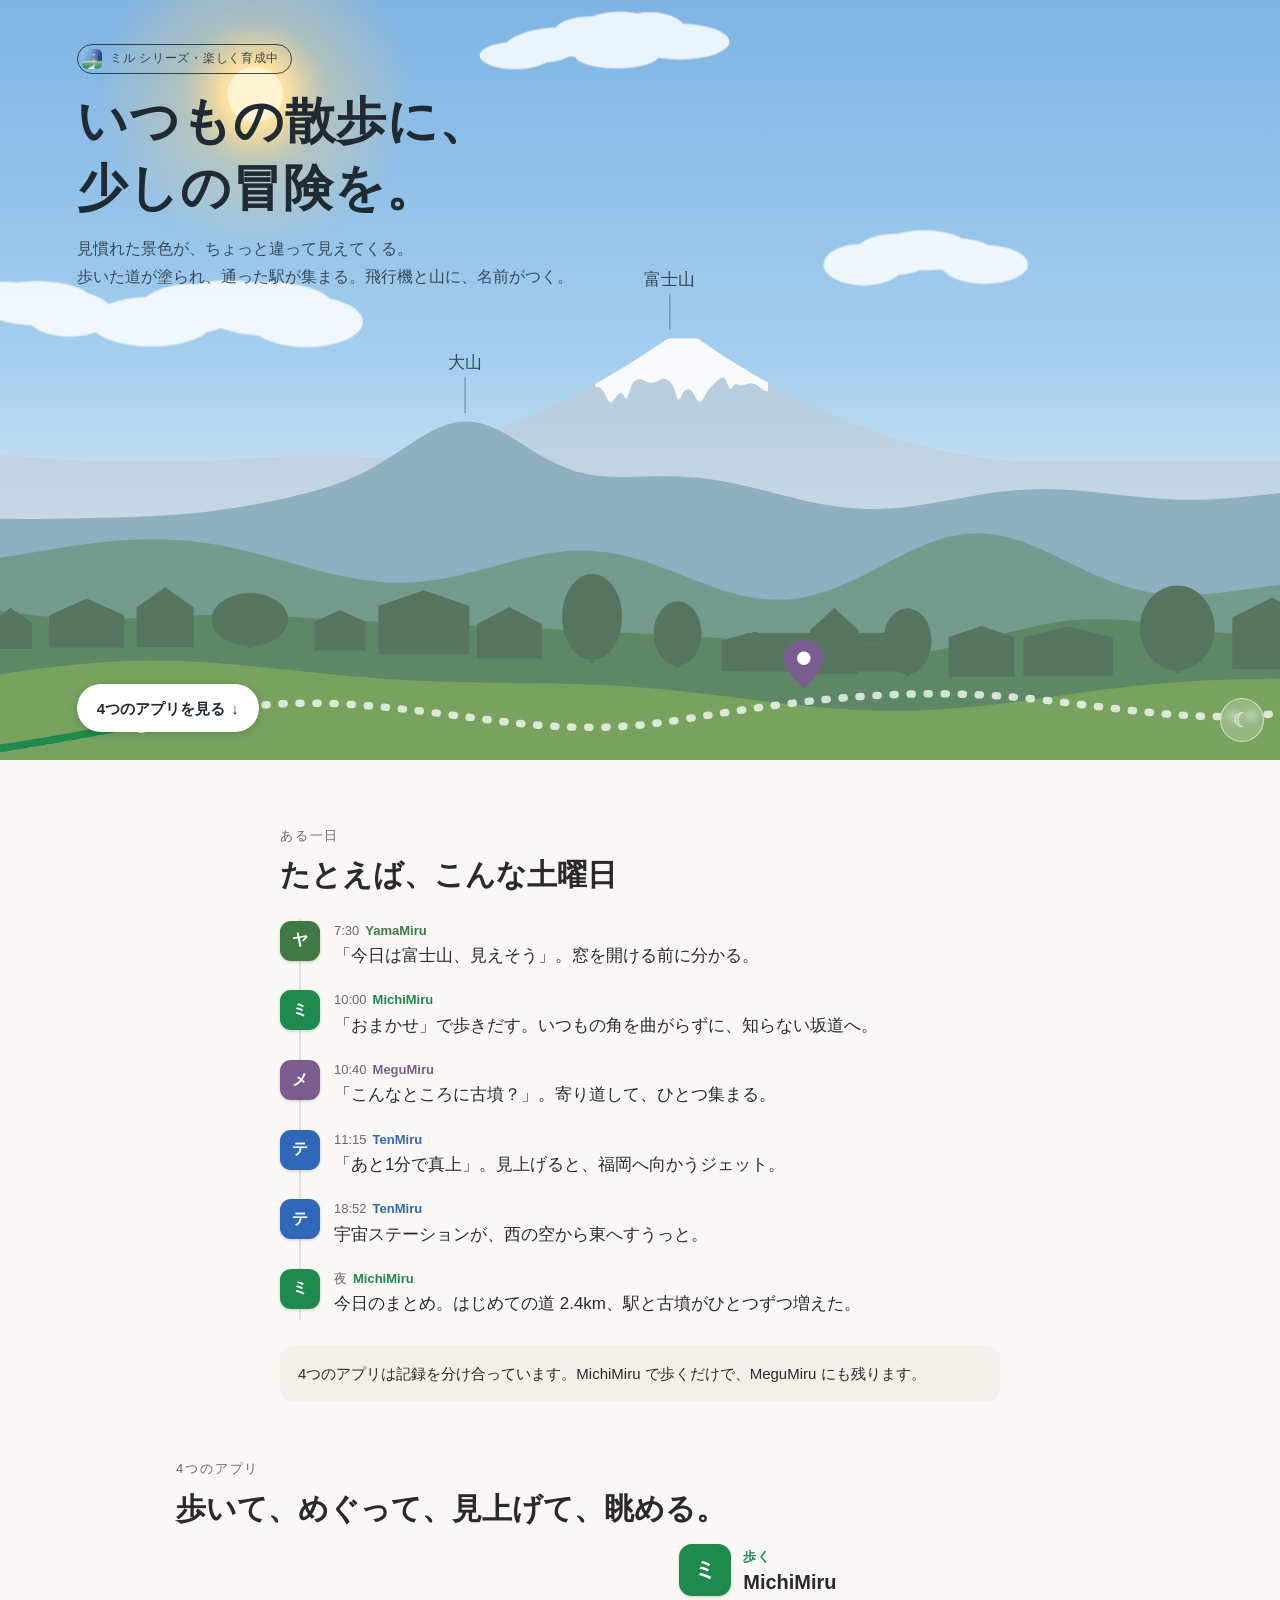
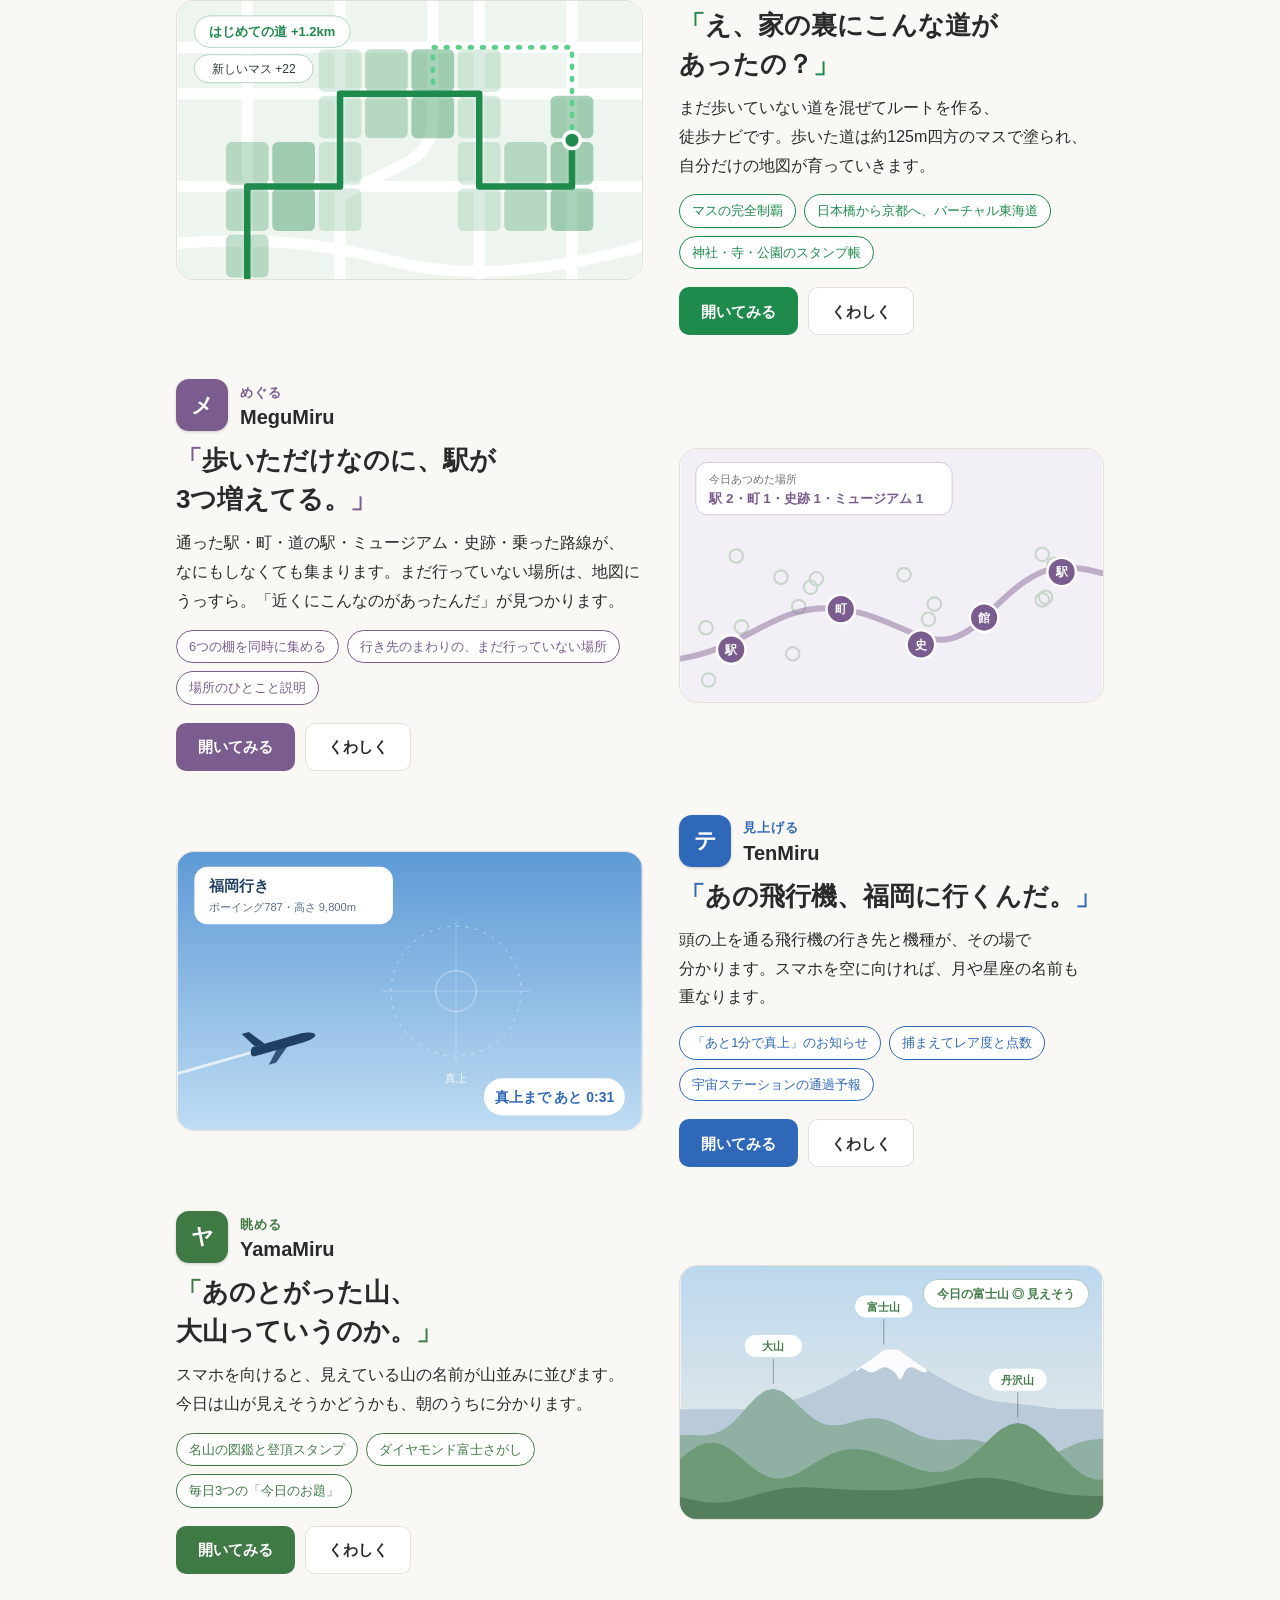
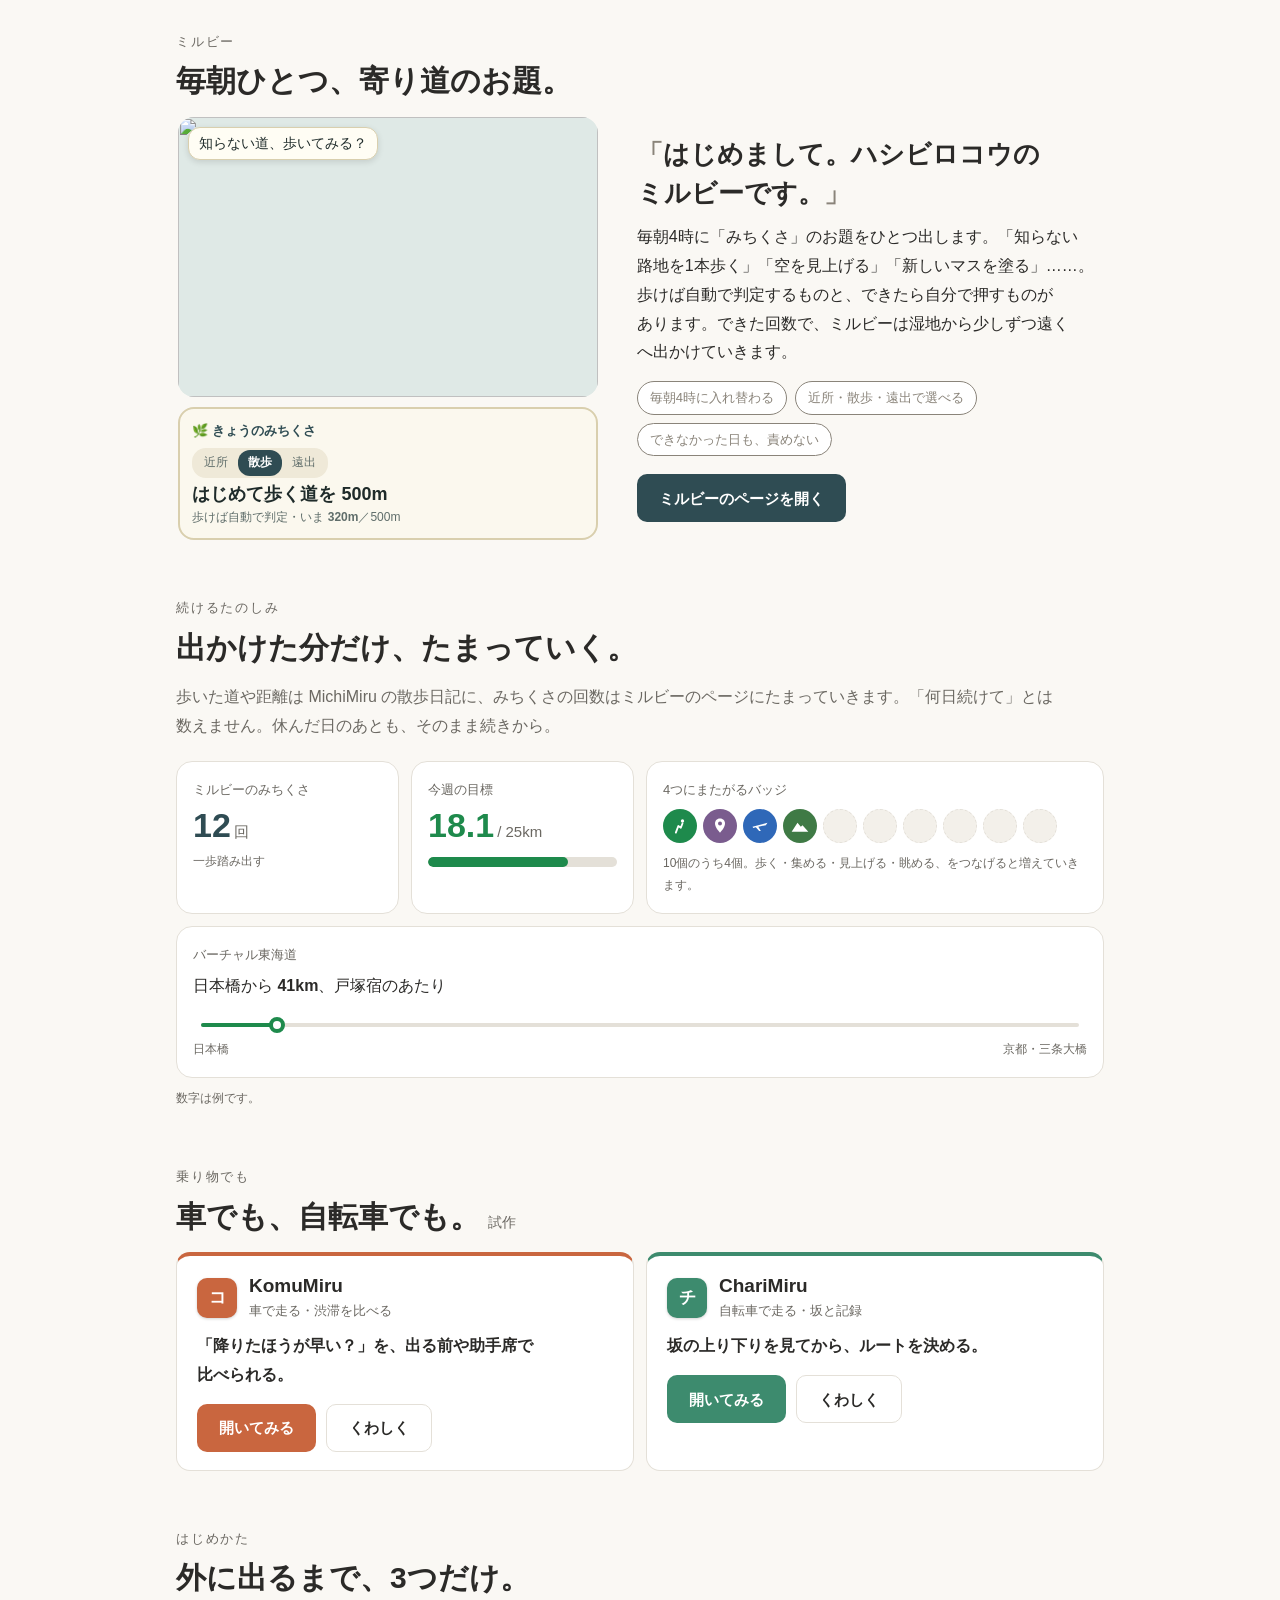
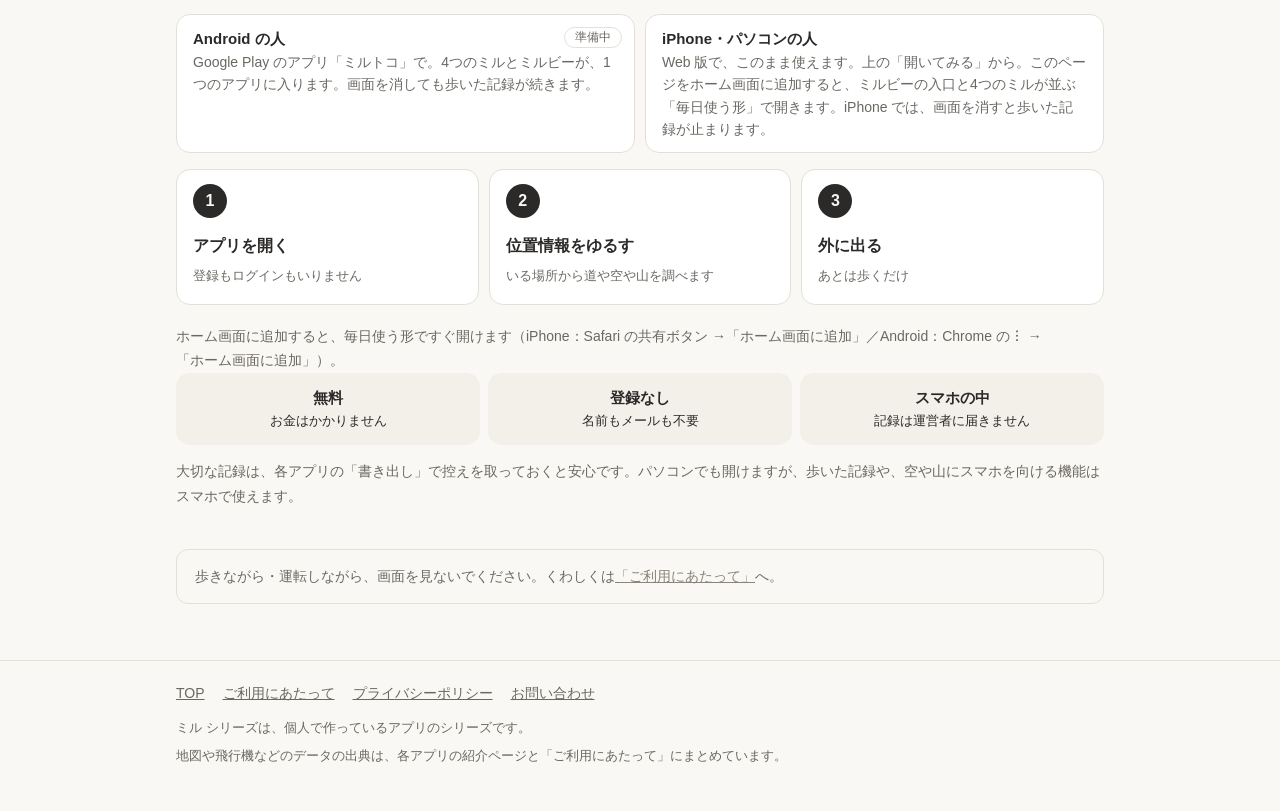
==== commit 1870c074: "Add files via upload" ====
--- a/index.html
+++ b/index.html
@@ -16,6 +16,8 @@
 <link rel="icon" type="image/png" href="favicon-48.png">
 <link rel="apple-touch-icon" href="apple-touch-icon.png">
 <link rel="manifest" href="manifest.webmanifest">
+<meta name="apple-mobile-web-app-capable" content="yes">
+<meta name="mobile-web-app-capable" content="yes">
 <link rel="stylesheet" href="style.css?v=3">
 <link rel="stylesheet" href="top.css?v=7">
 <script>document.documentElement.classList.add('js')</script>
@@ -220,14 +222,14 @@
     <h2 class="sec-title">外に出るまで、3つだけ。</h2>
     <div class="routes">
       <div class="route"><b>Android の人</b><span>Google Play のアプリ「ミルトコ」で。4つのミルとミルビーが、1つのアプリに入ります。画面を消しても歩いた記録が続きます。</span><em>準備中</em></div>
-      <div class="route"><b>iPhone・パソコンの人</b><span>Web 版で、このまま使えます。上の「開いてみる」から。</span></div>
+      <div class="route"><b>iPhone・パソコンの人</b><span>Web 版で、このまま使えます。上の「開いてみる」から。このページをホーム画面に追加すると、ミルビーの入口と4つのミルが並ぶ「毎日使う形」で開きます。iPhone では、画面を消すと歩いた記録が止まります。</span></div>
     </div>
     <ol class="steps3">
       <li><div><b>アプリを開く</b><small>登録もログインもいりません</small></div></li>
       <li><div><b>位置情報をゆるす</b><small>いる場所から道や空や山を調べます</small></div></li>
       <li><div><b>外に出る</b><small>あとは歩くだけ</small></div></li>
     </ol>
-    <p class="home-tip">ホーム画面に置いておくと、すぐ開けます（Chrome の︙ →「ホーム画面に追加」）。</p>
+    <p class="home-tip">ホーム画面に追加すると、毎日使う形ですぐ開けます（iPhone：Safari の共有ボタン →「ホーム画面に追加」／Android：Chrome の︙ →「ホーム画面に追加」）。</p>
     <div class="safe">
       <div><b>無料</b>お金はかかりません</div>
       <div><b>登録なし</b>名前もメールも不要</div>
@@ -243,9 +245,9 @@
   <p><span class="series">ミル シリーズ</span>は、個人で作っているアプリのシリーズです。</p>
   <p>地図や飛行機などのデータの出典は、各アプリの紹介ページと「ご利用にあたって」にまとめています。</p>
 </div></footer>
-<!-- ミルトコ（版4）：アプリの中で開いたときは毎日使う形に切り替える（中身は toko リポジトリ。消さないこと） -->
-<script src="toko/lib.js?v=4"></script>
-<script src="toko/michikusa.js?v=4"></script>
-<script src="toko/kyou.js?v=4"></script>
+<!-- ミルトコ（版5）：アプリの中・ホーム画面から開いたときは毎日使う形に切り替える（中身は toko リポジトリ。消さないこと） -->
+<script src="toko/lib.js?v=5"></script>
+<script src="toko/michikusa.js?v=5"></script>
+<script src="toko/kyou.js?v=5"></script>
 </body>
 </html>
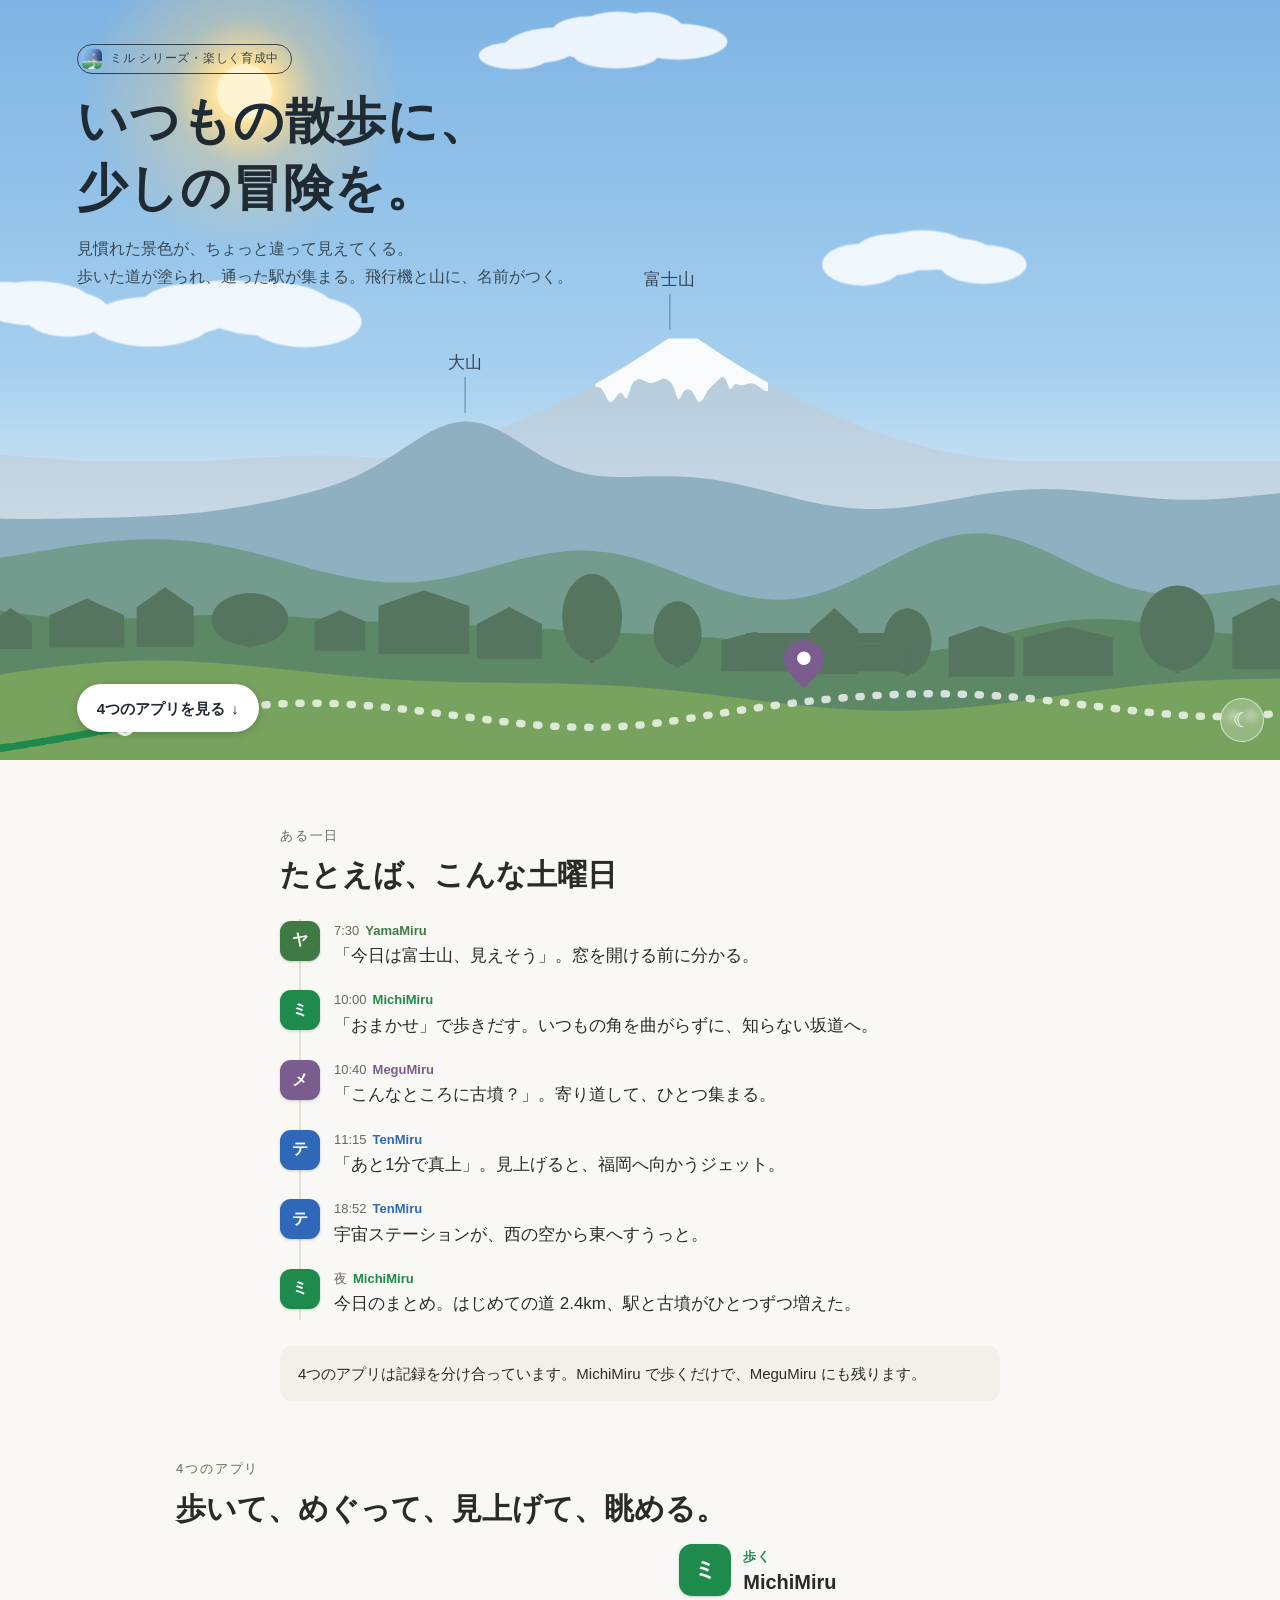
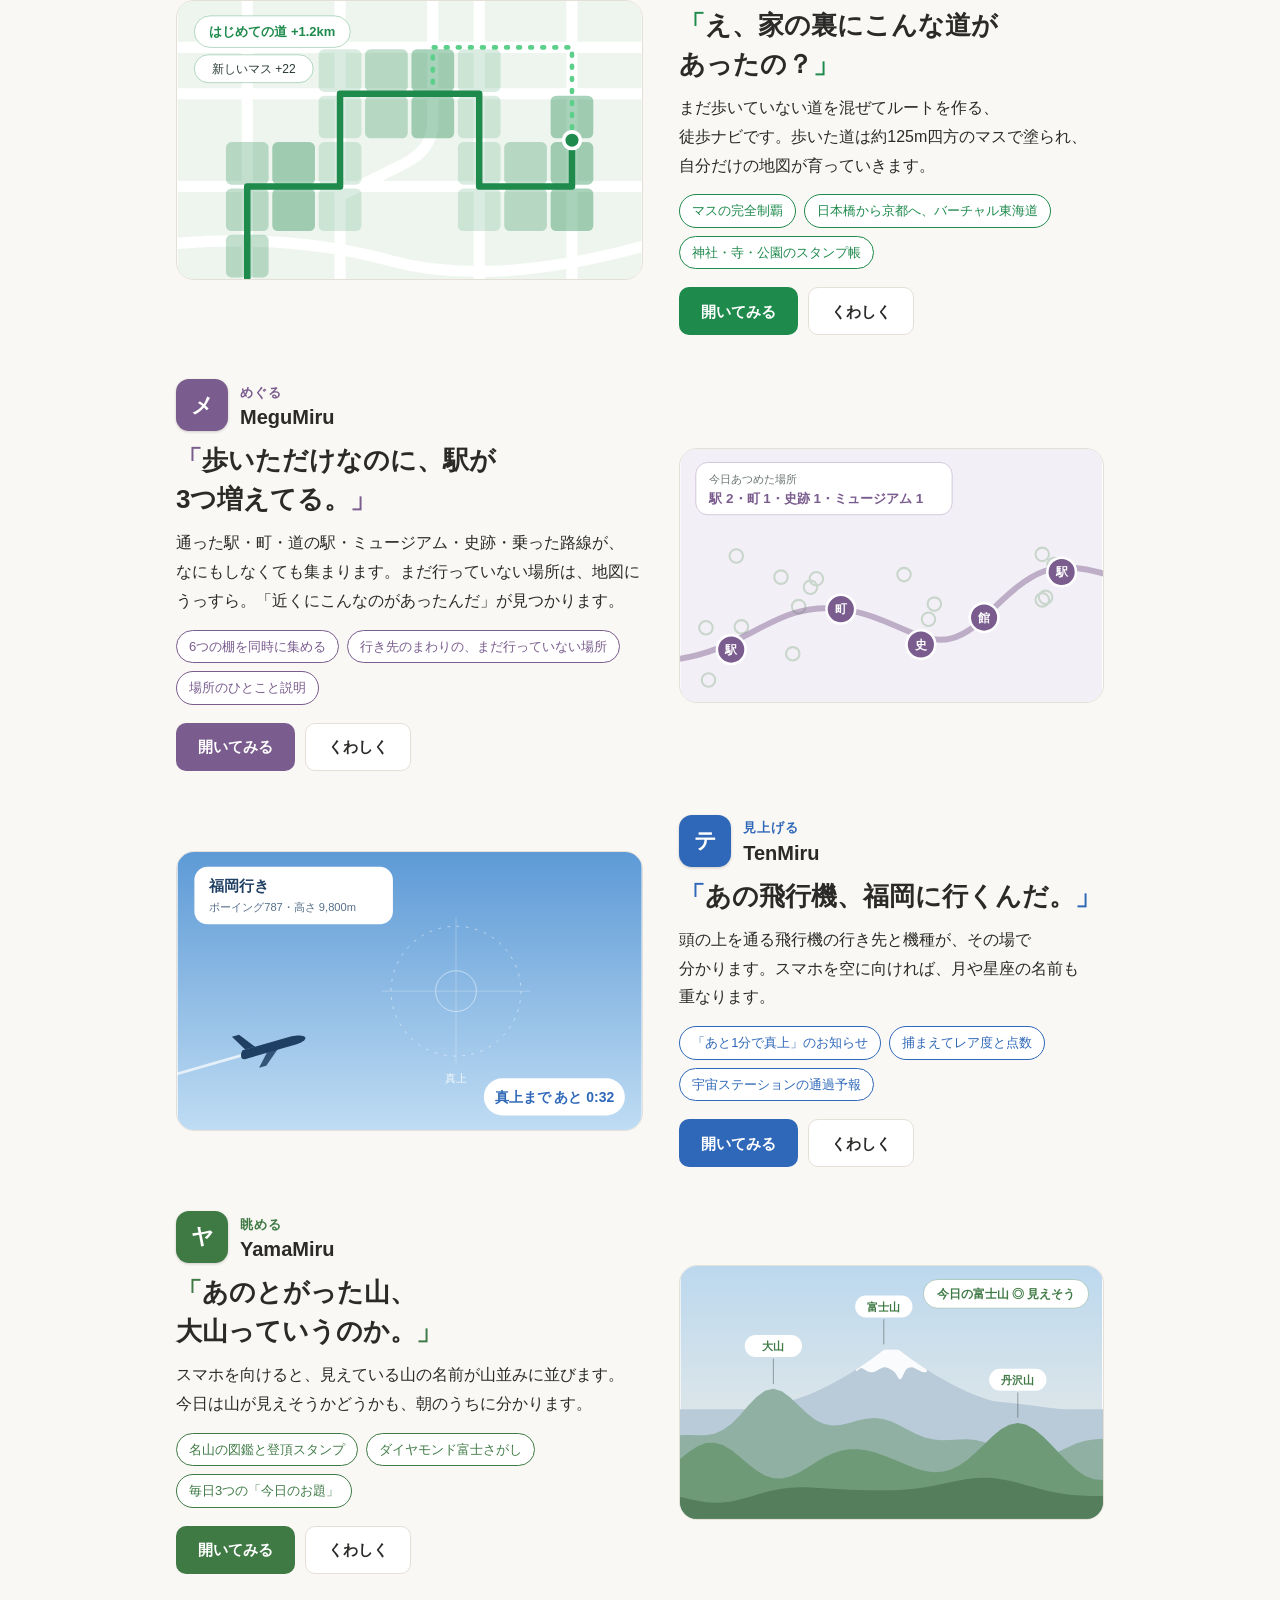
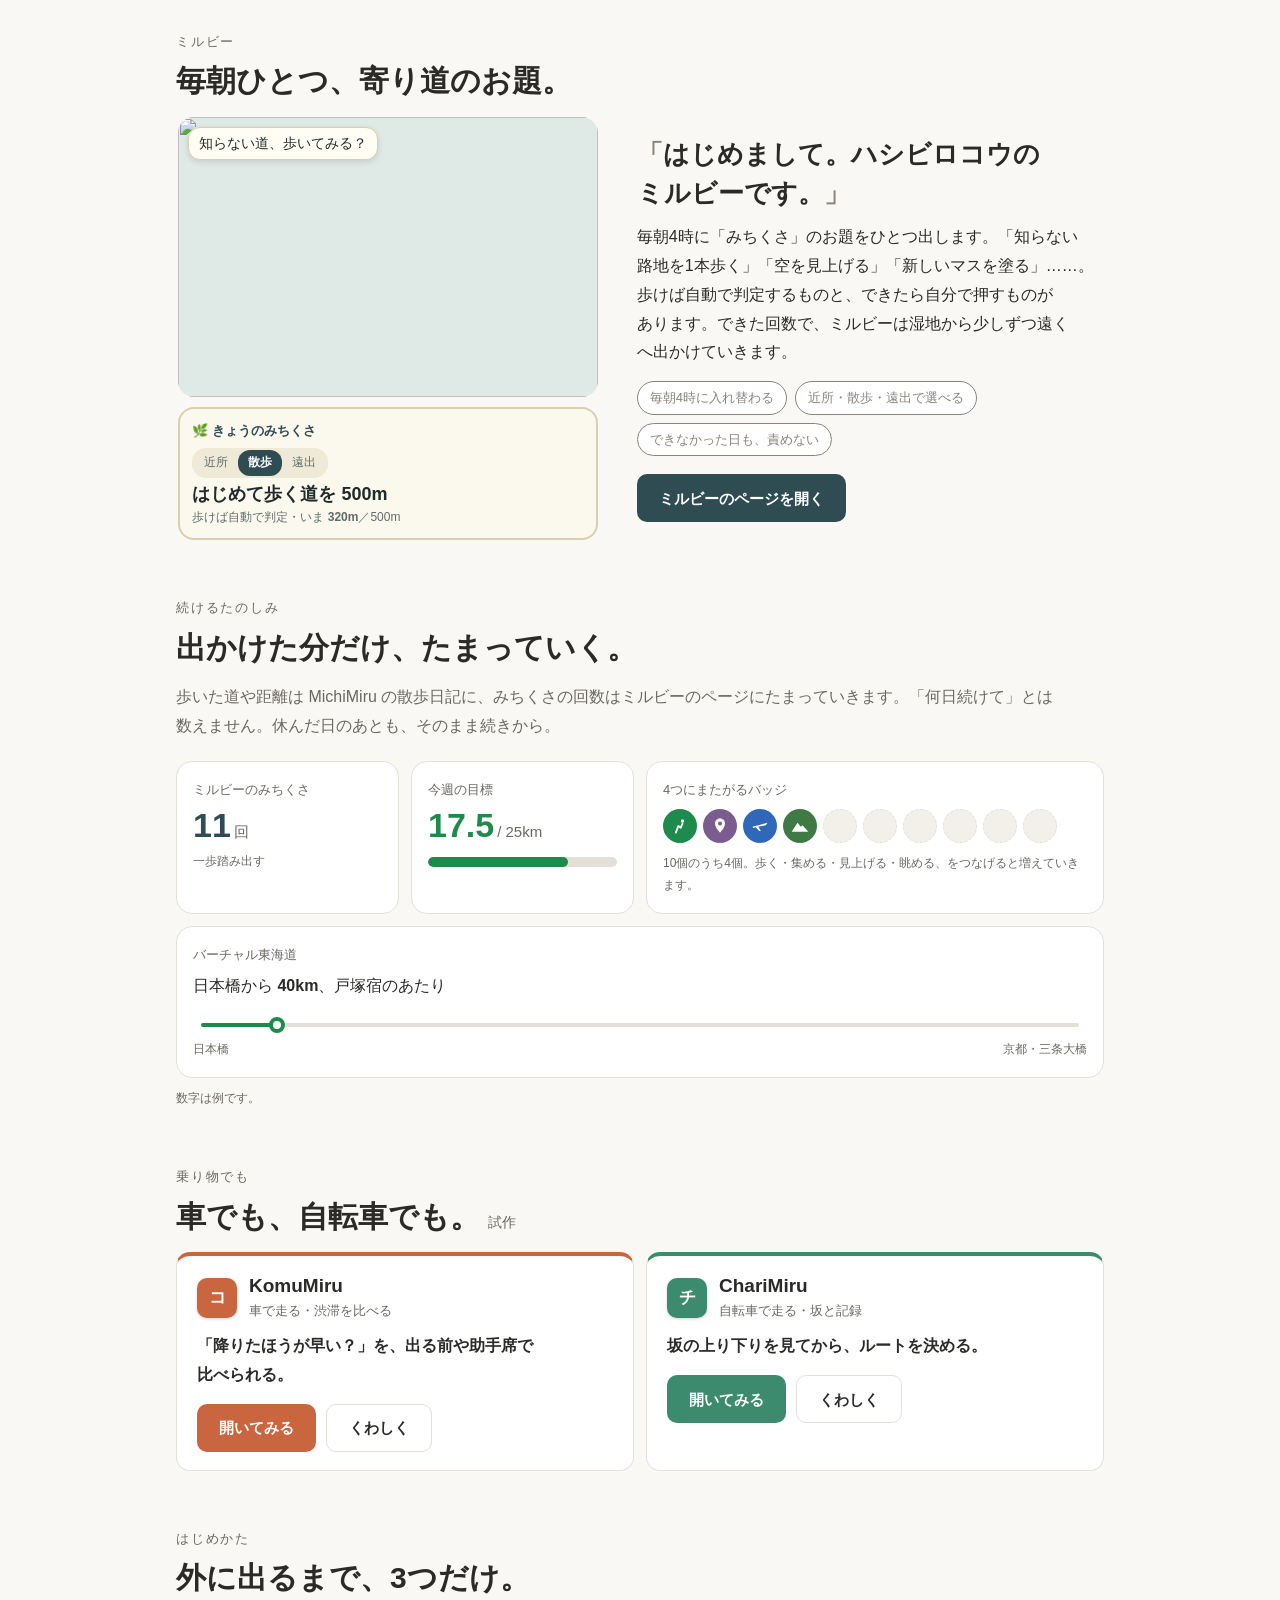
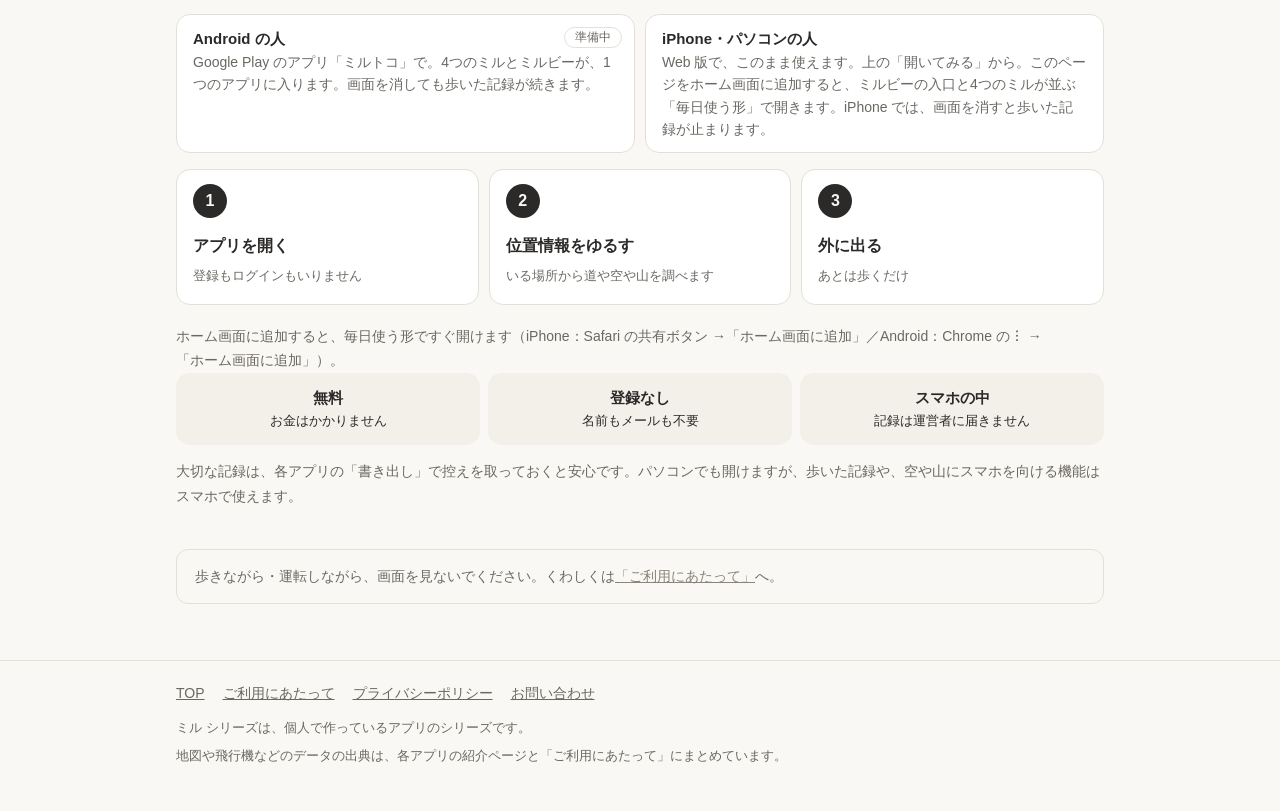
==== commit df0fa6df: "Add files via upload" ====
--- a/index.html
+++ b/index.html
@@ -245,9 +245,9 @@
   <p><span class="series">ミル シリーズ</span>は、個人で作っているアプリのシリーズです。</p>
   <p>地図や飛行機などのデータの出典は、各アプリの紹介ページと「ご利用にあたって」にまとめています。</p>
 </div></footer>
-<!-- ミルトコ（版5）：アプリの中・ホーム画面から開いたときは毎日使う形に切り替える（中身は toko リポジトリ。消さないこと） -->
-<script src="toko/lib.js?v=5"></script>
-<script src="toko/michikusa.js?v=5"></script>
-<script src="toko/kyou.js?v=5"></script>
+<!-- ミルトコ（版6）：アプリの中・ホーム画面から開いたときは毎日使う形に切り替える（中身は toko リポジトリ。消さないこと） -->
+<script src="toko/lib.js?v=6"></script>
+<script src="toko/michikusa.js?v=6"></script>
+<script src="toko/kyou.js?v=6"></script>
 </body>
 </html>
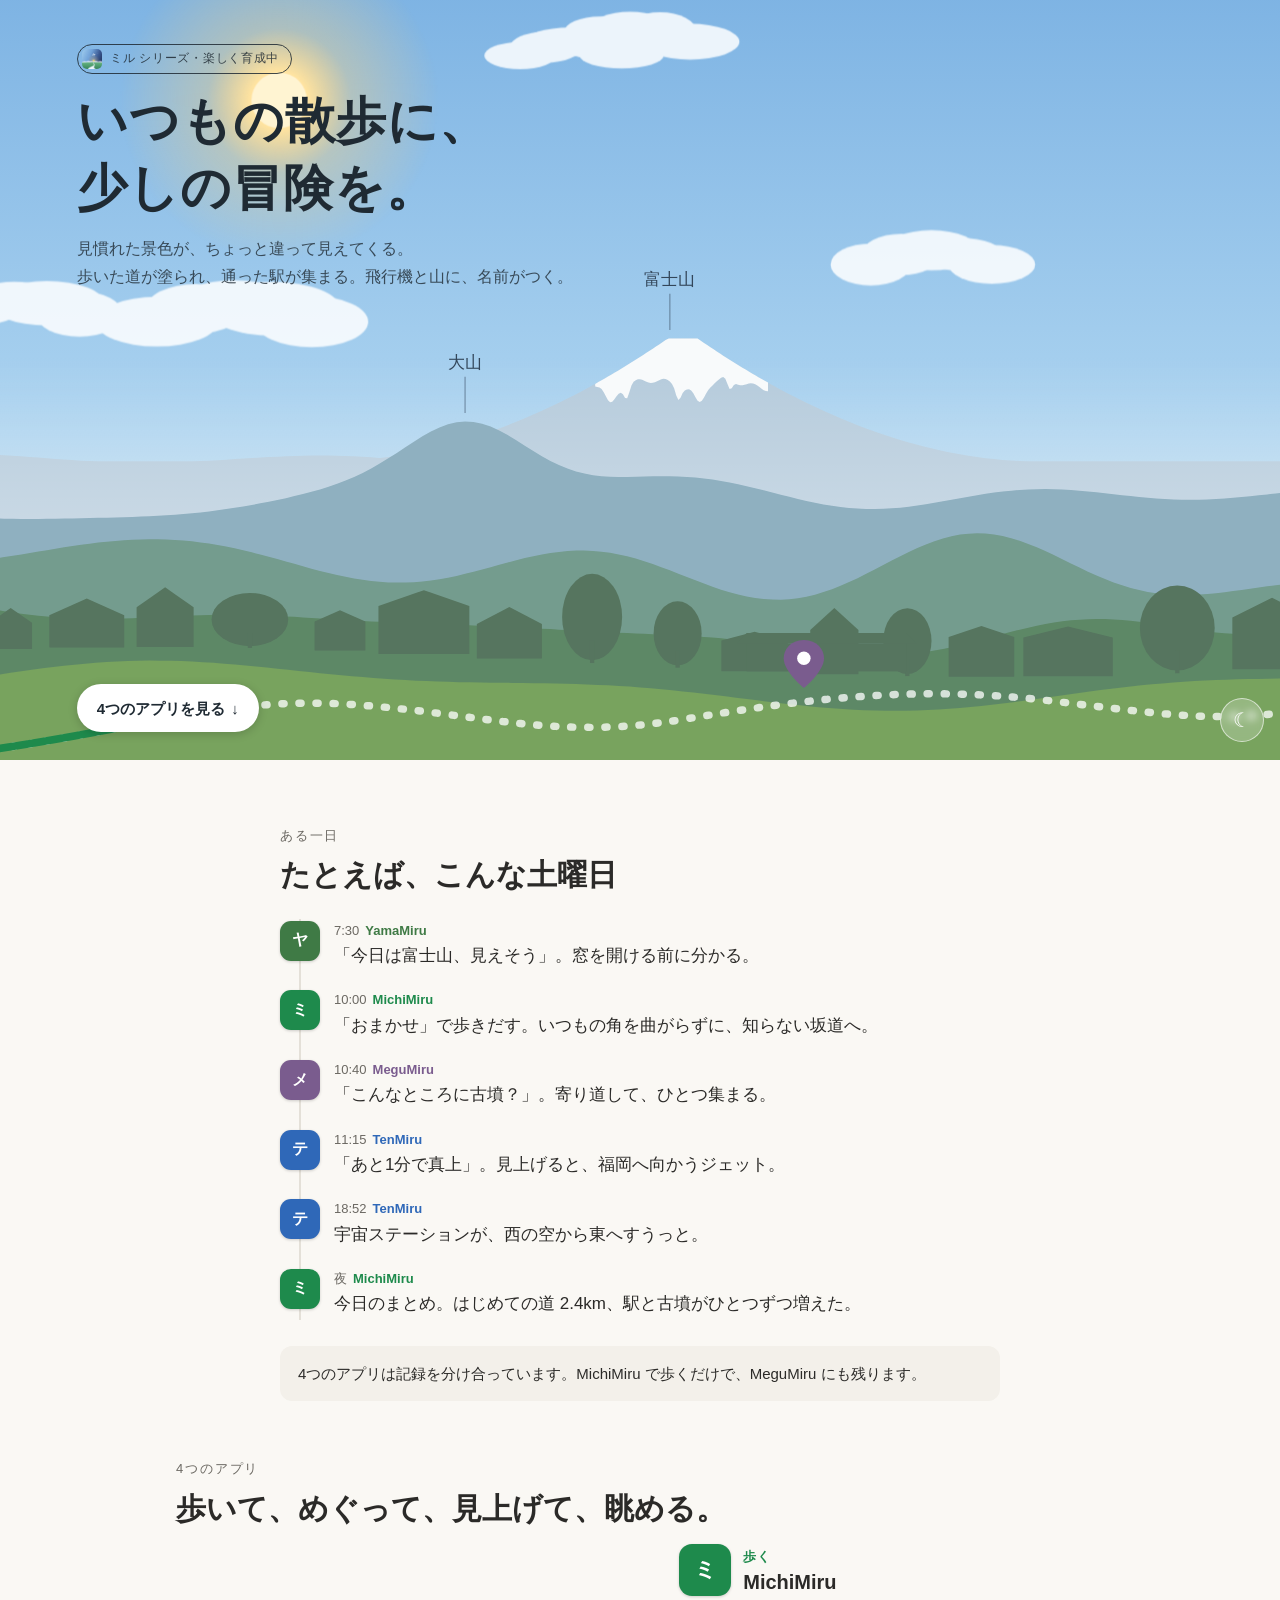
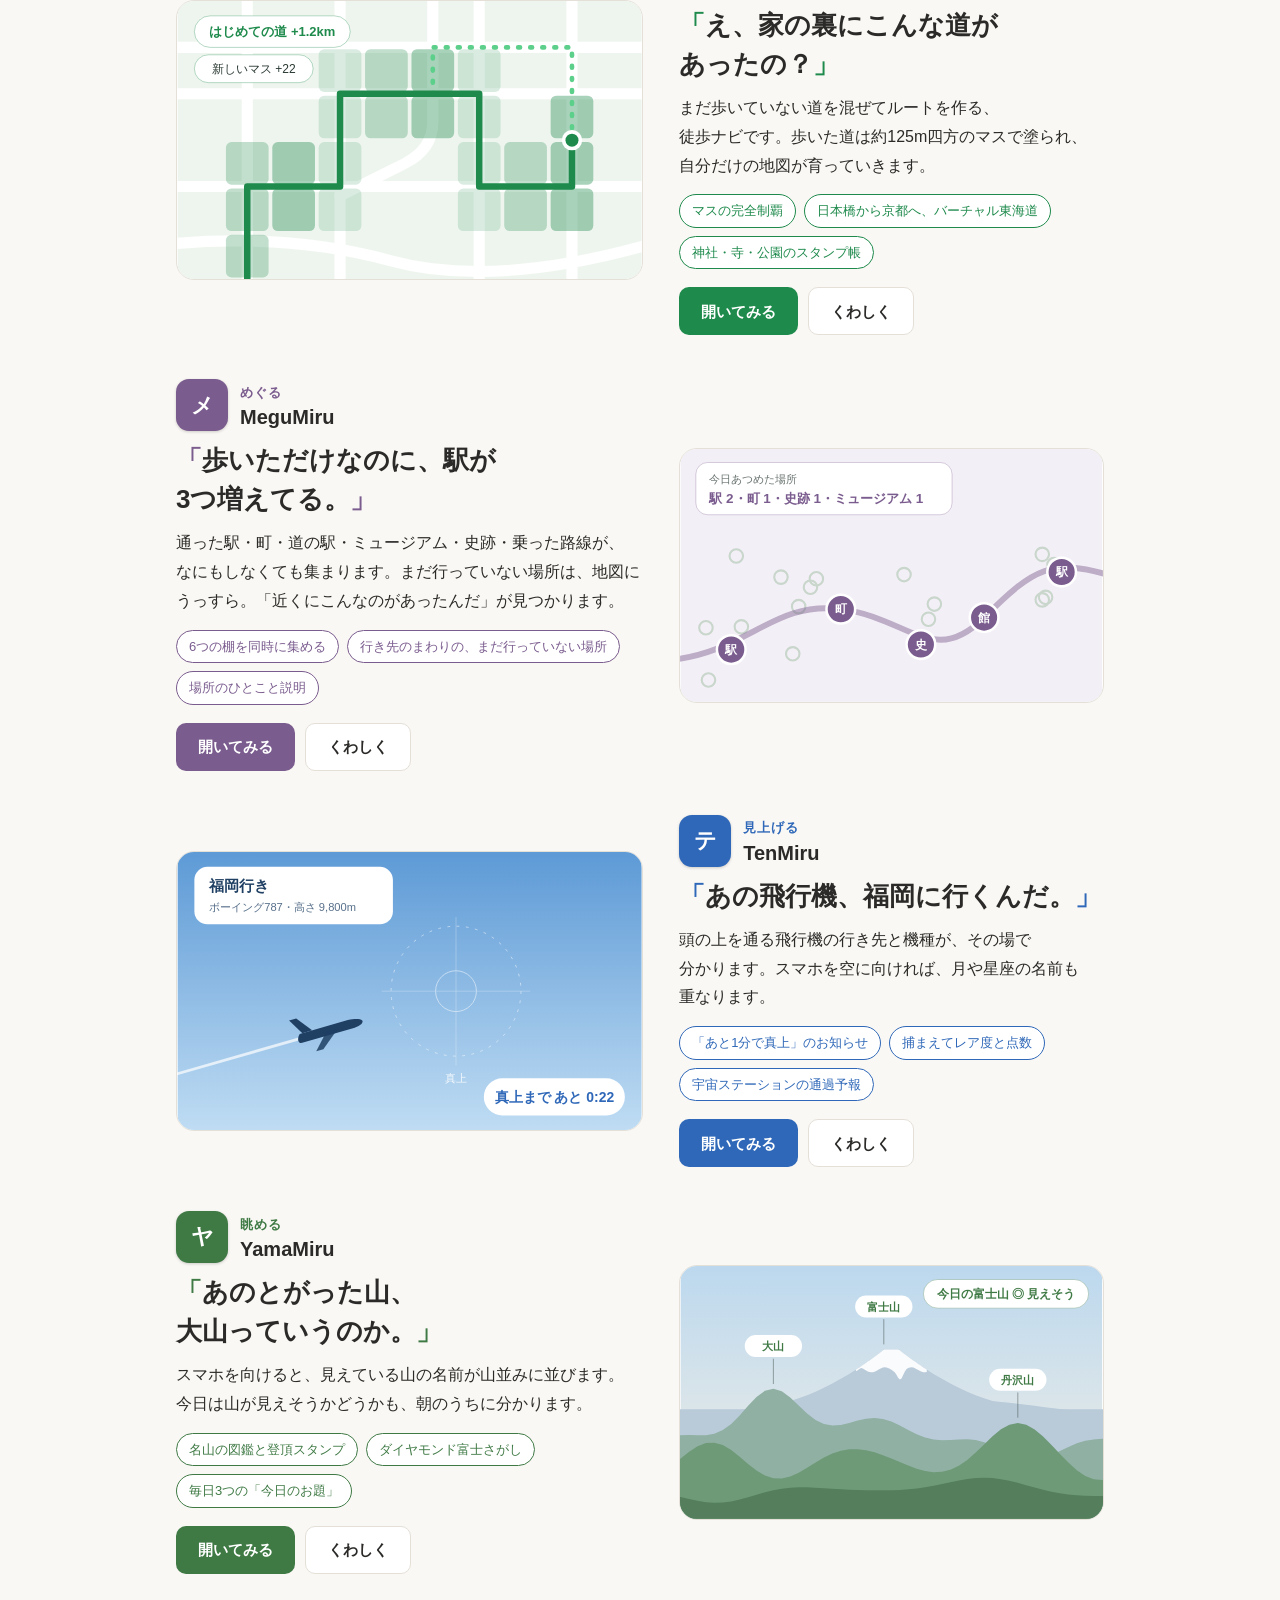
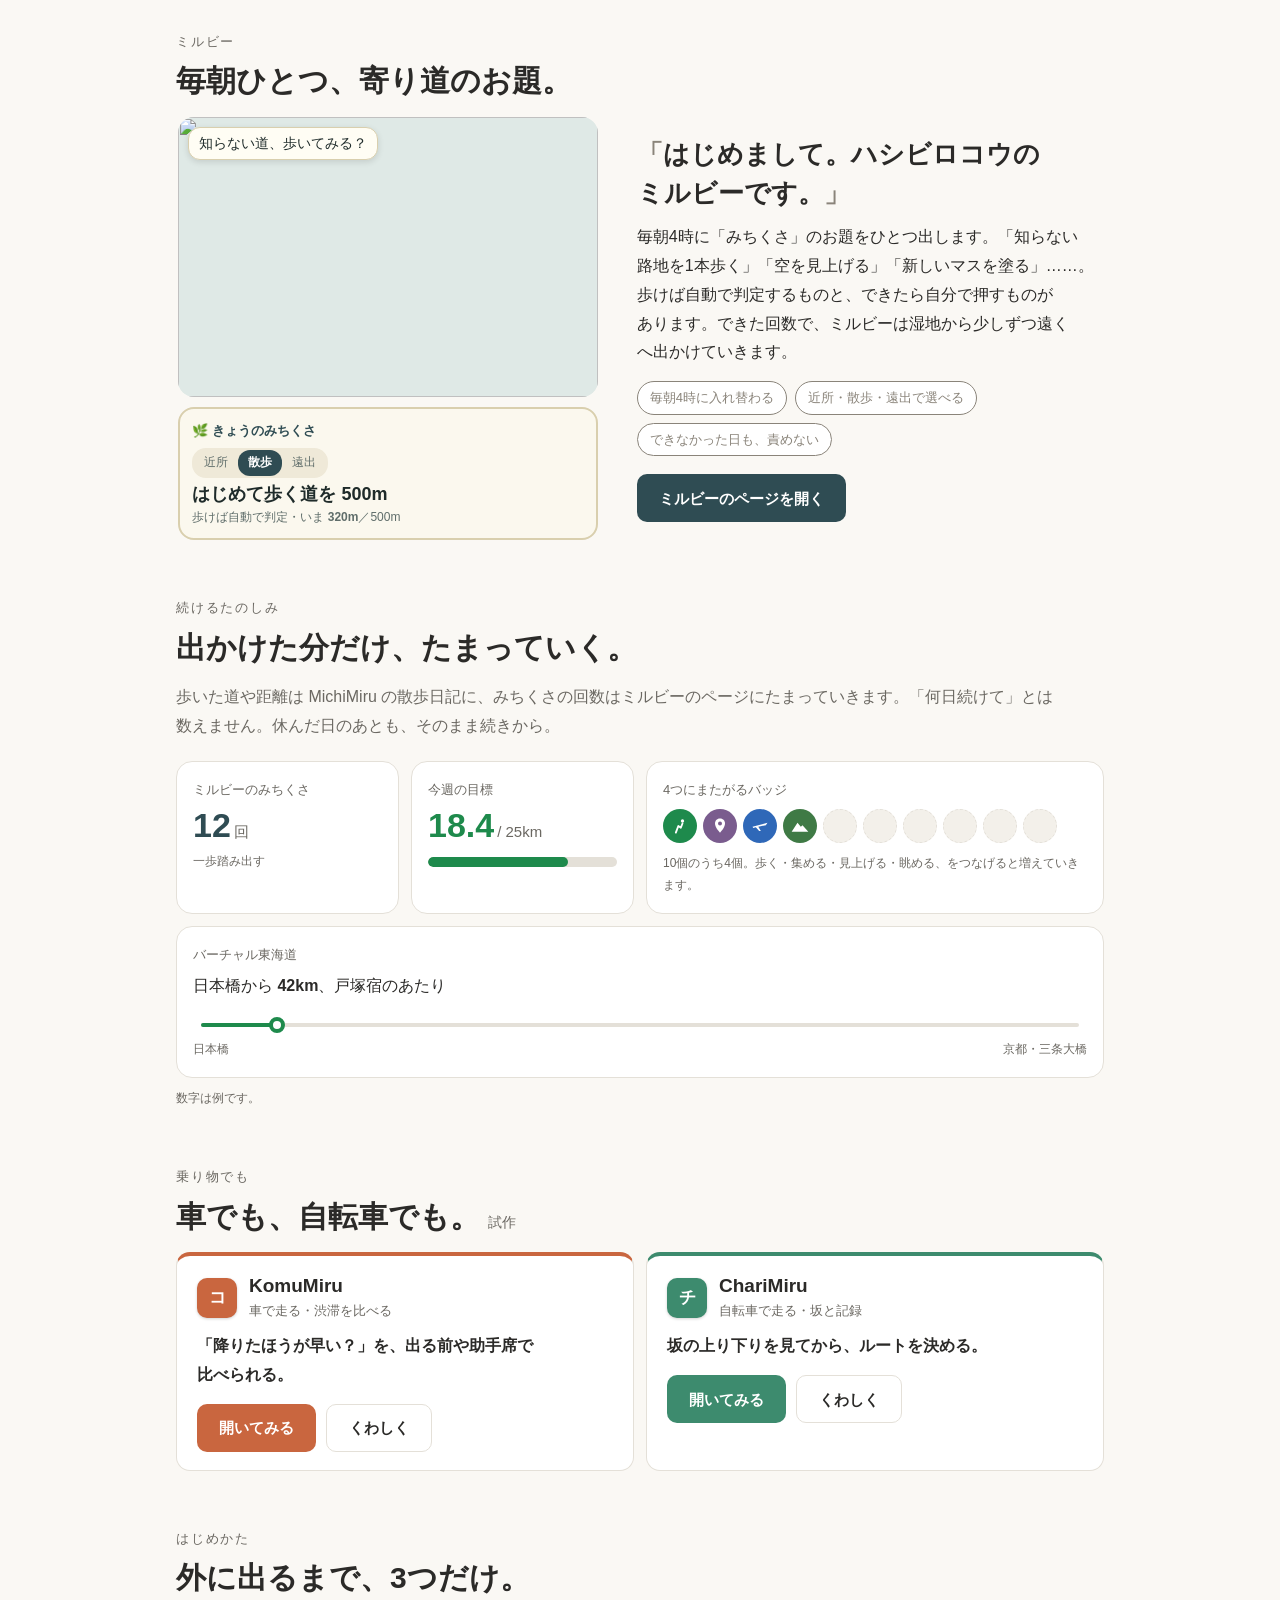
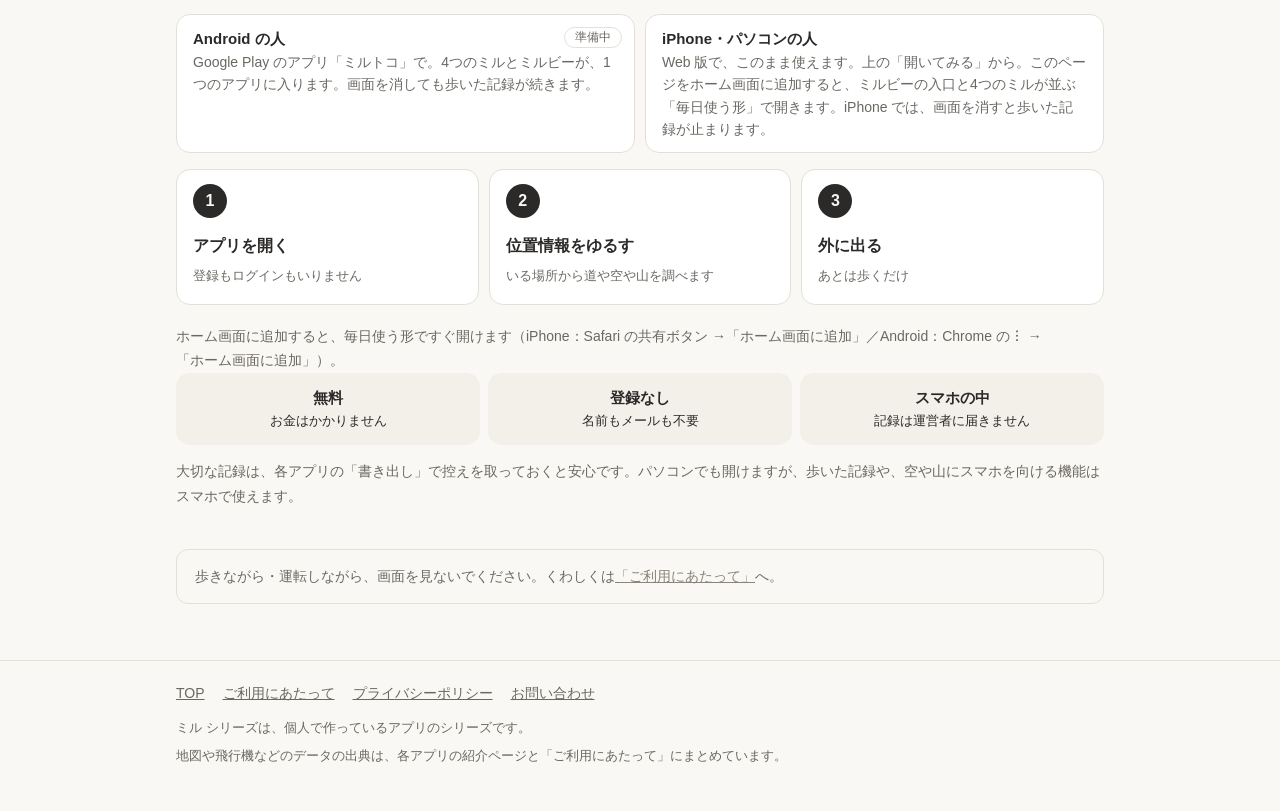
==== commit bc12a51d: "Add files via upload" ====
--- a/index.html
+++ b/index.html
@@ -245,9 +245,9 @@
   <p><span class="series">ミル シリーズ</span>は、個人で作っているアプリのシリーズです。</p>
   <p>地図や飛行機などのデータの出典は、各アプリの紹介ページと「ご利用にあたって」にまとめています。</p>
 </div></footer>
-<!-- ミルトコ（版6）：アプリの中・ホーム画面から開いたときは毎日使う形に切り替える（中身は toko リポジトリ。消さないこと） -->
-<script src="toko/lib.js?v=6"></script>
-<script src="toko/michikusa.js?v=6"></script>
-<script src="toko/kyou.js?v=6"></script>
+<!-- ミルトコ（版7）：アプリの中・ホーム画面から開いたときは毎日使う形に切り替える（中身は toko リポジトリ。消さないこと） -->
+<script src="toko/lib.js?v=7"></script>
+<script src="toko/michikusa.js?v=7"></script>
+<script src="toko/kyou.js?v=7"></script>
 </body>
 </html>
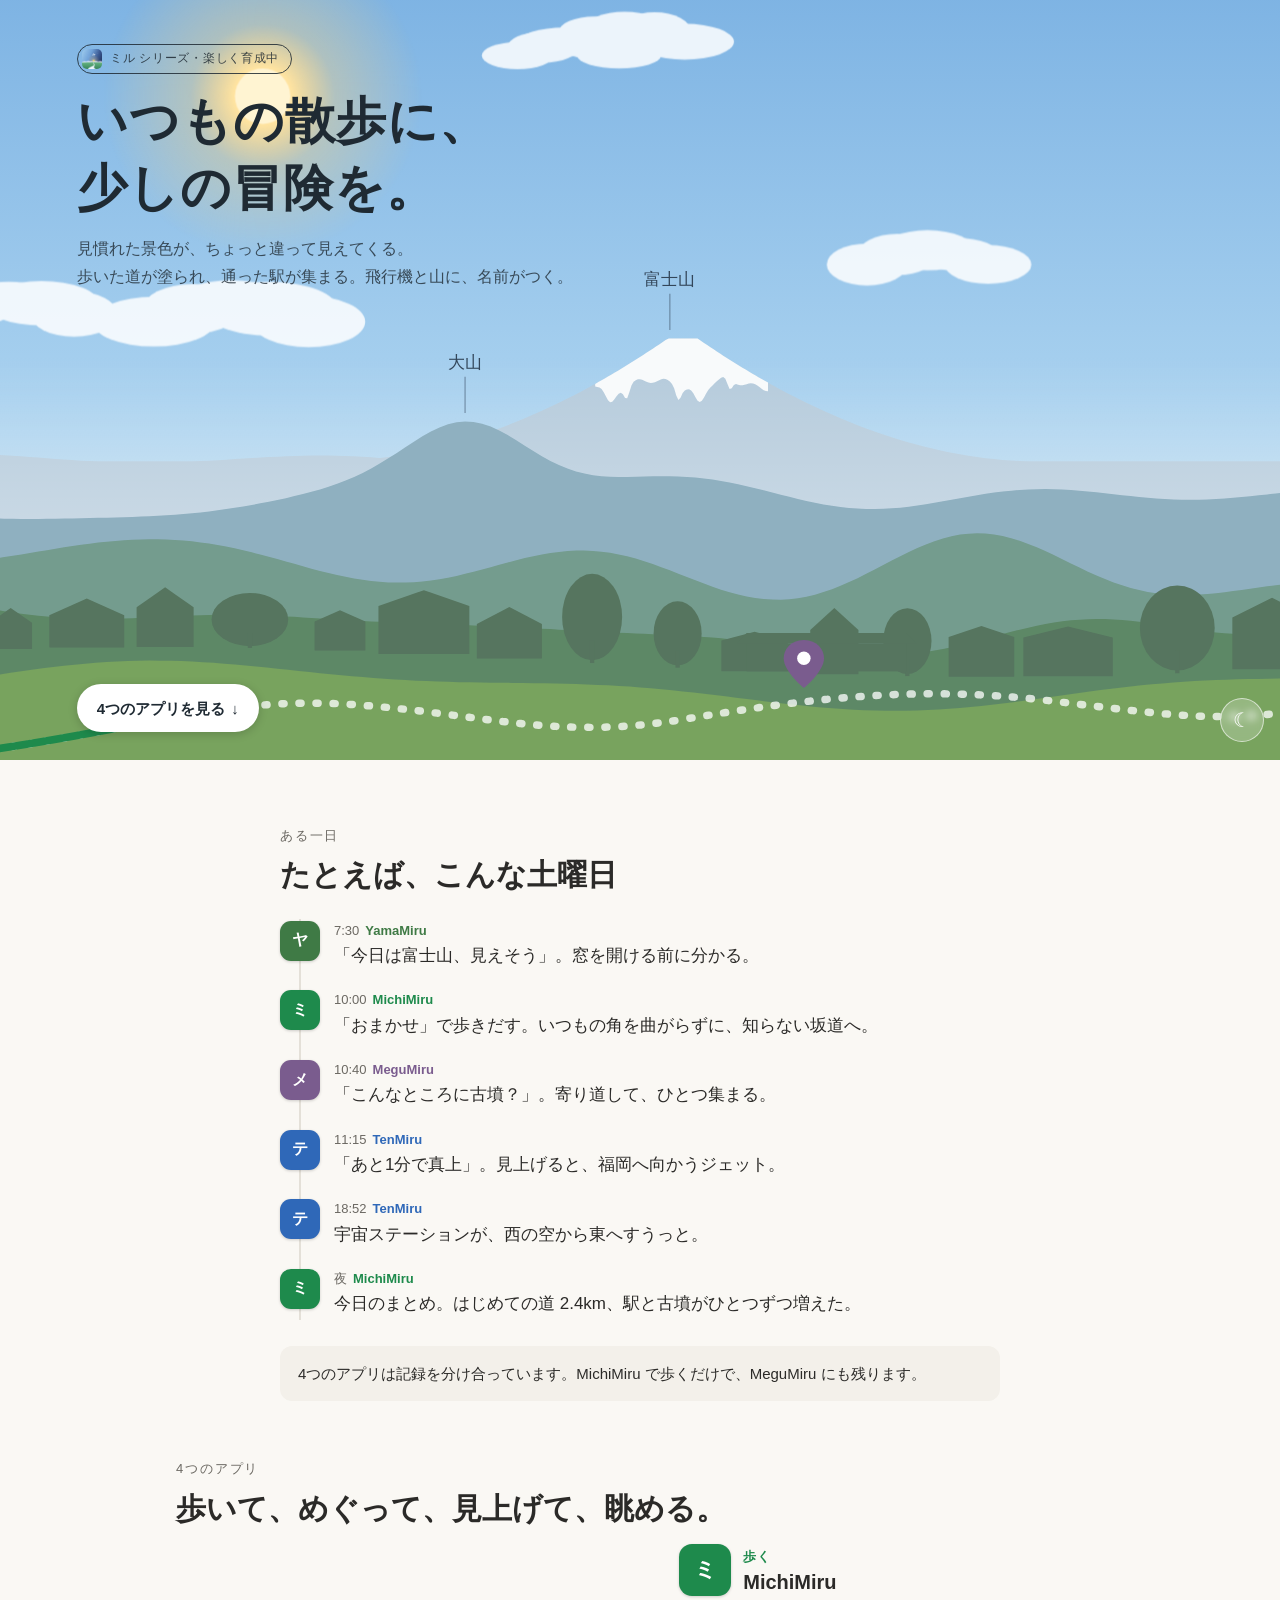
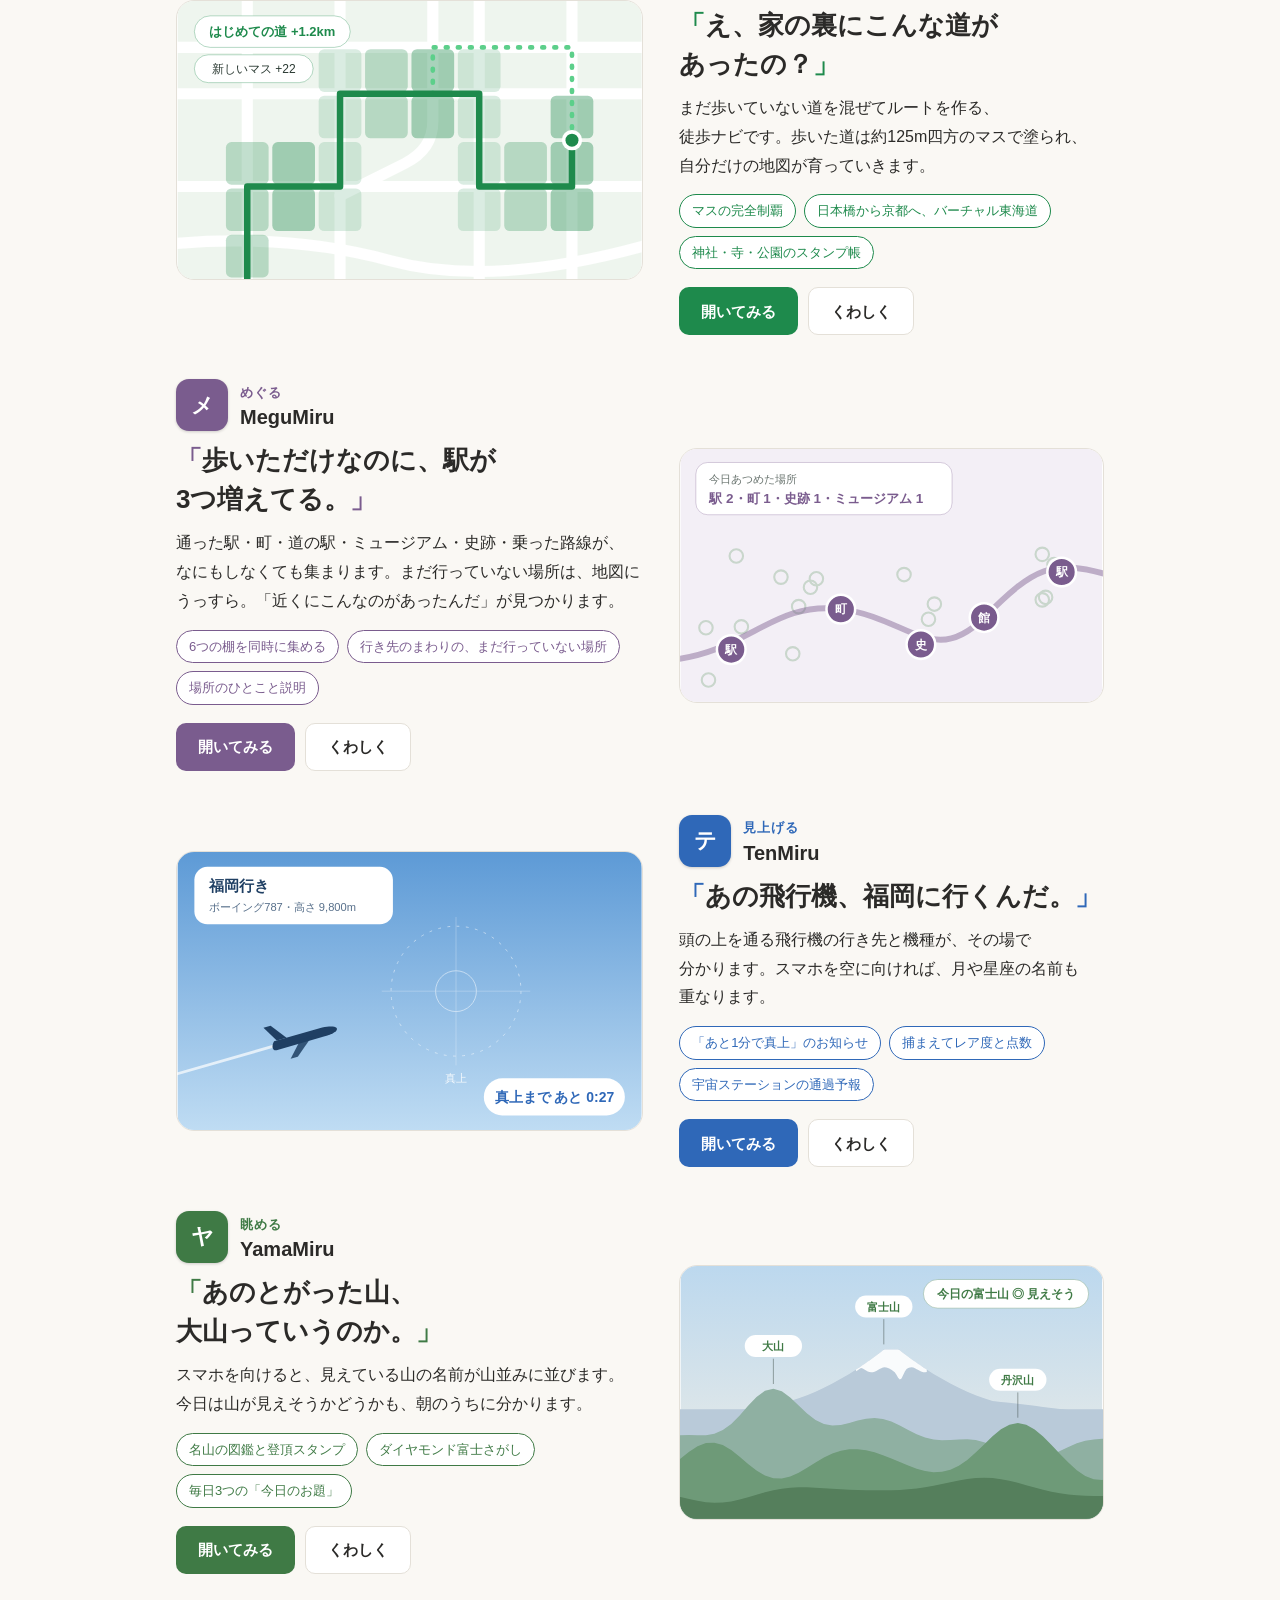
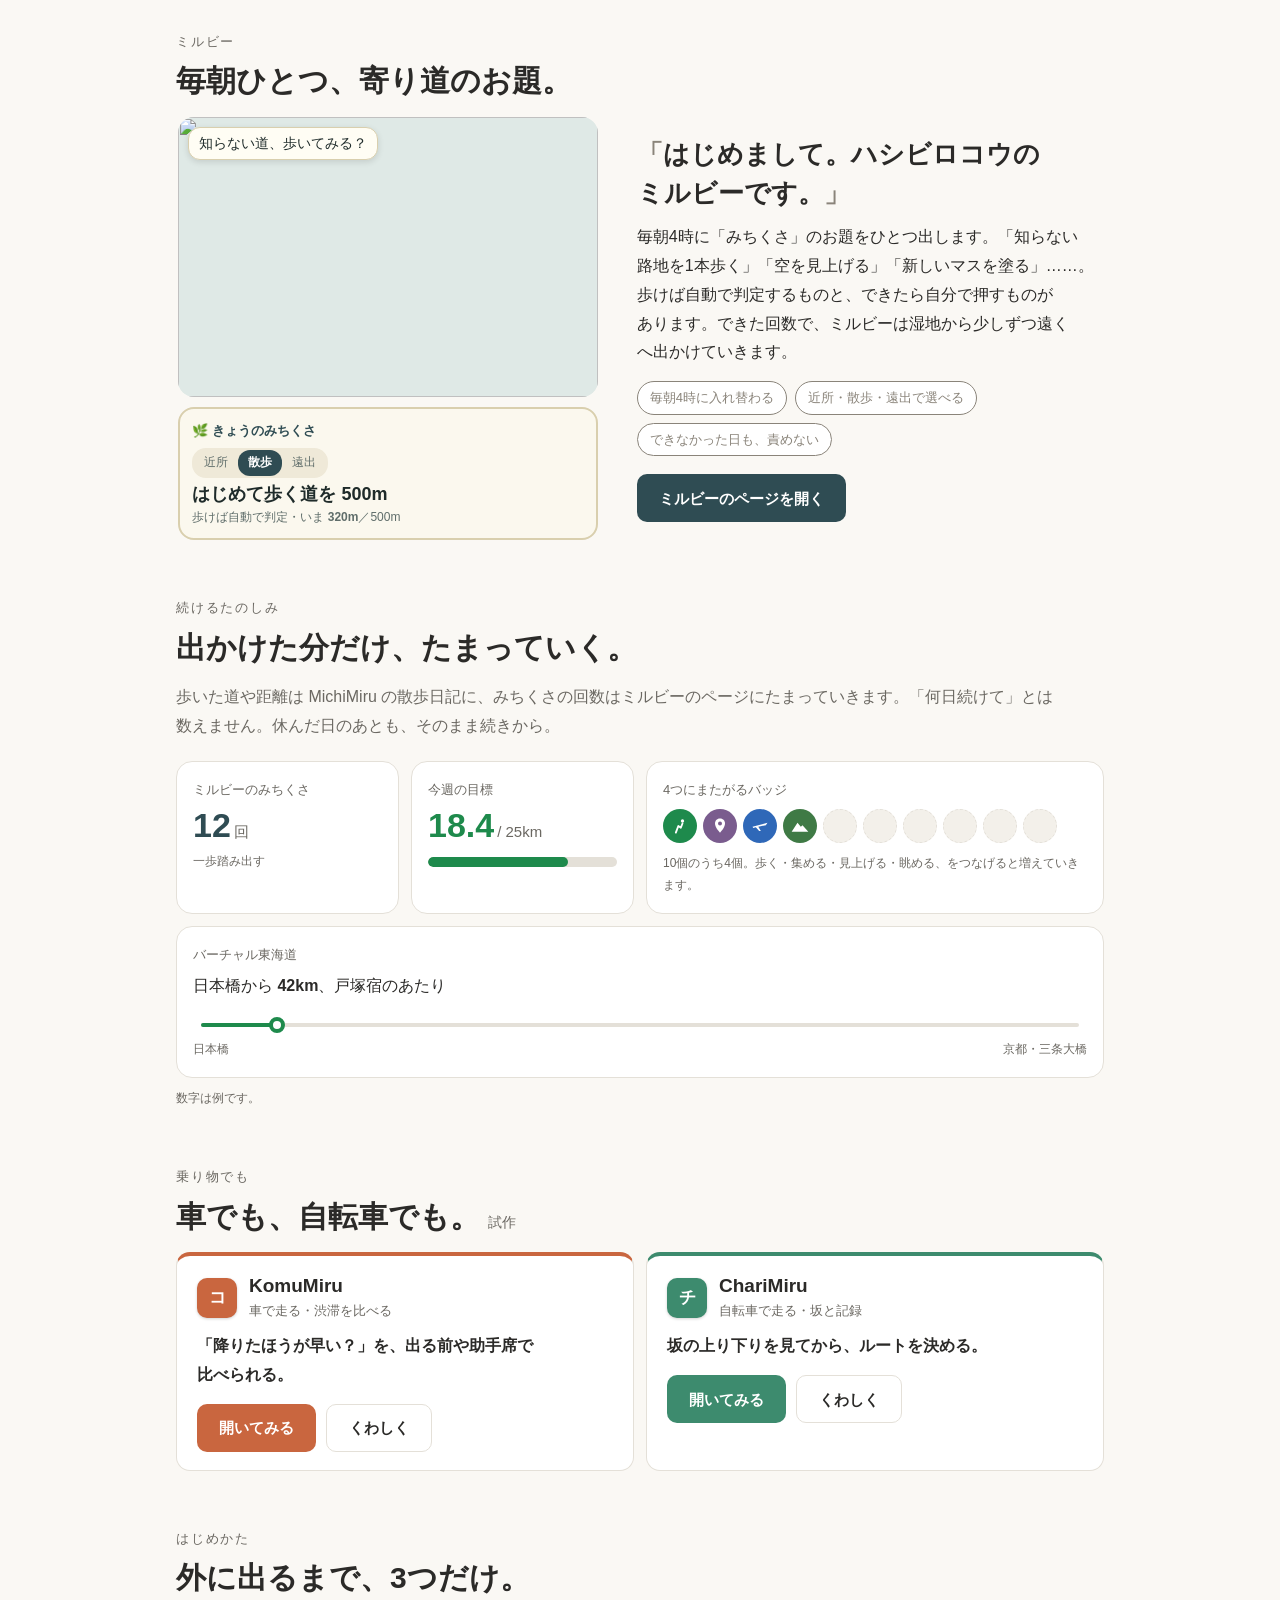
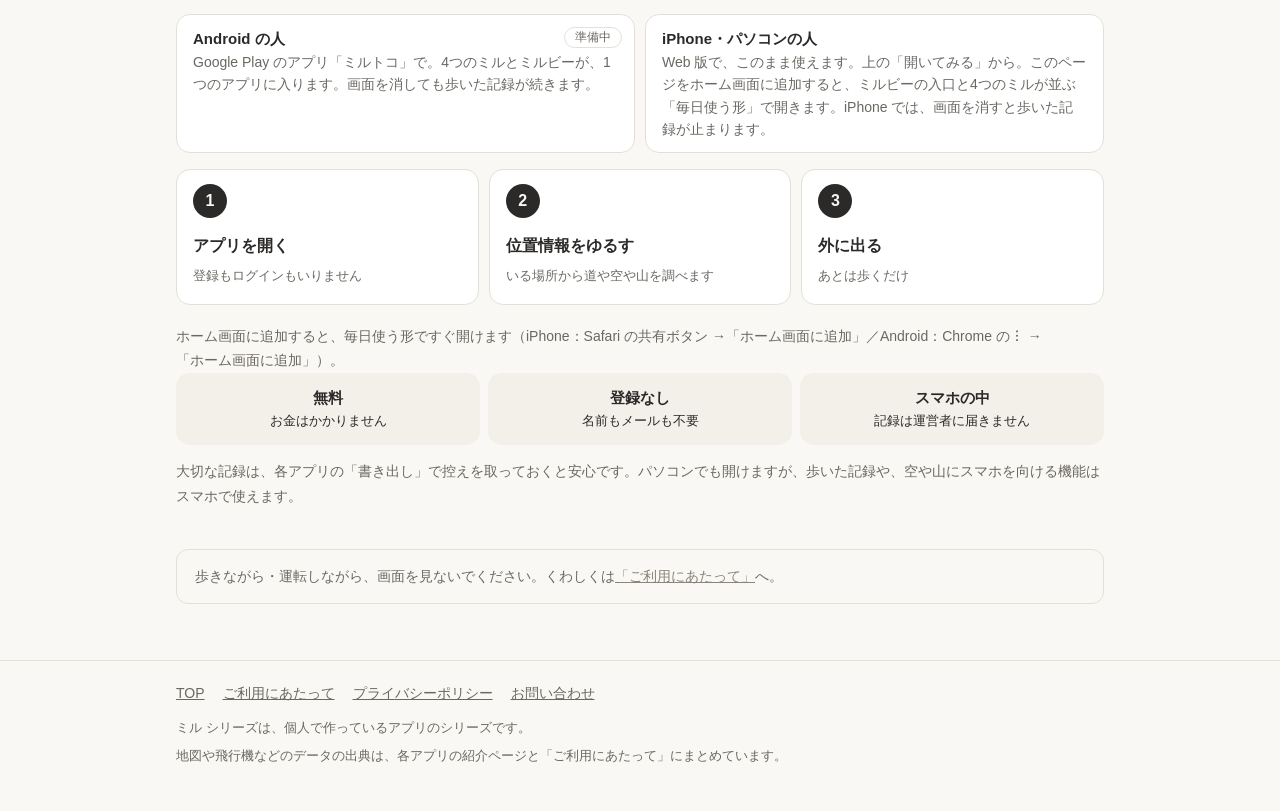
==== commit a4e0f904: "Add files via upload" ====
--- a/index.html
+++ b/index.html
@@ -245,9 +245,9 @@
   <p><span class="series">ミル シリーズ</span>は、個人で作っているアプリのシリーズです。</p>
   <p>地図や飛行機などのデータの出典は、各アプリの紹介ページと「ご利用にあたって」にまとめています。</p>
 </div></footer>
-<!-- ミルトコ（版7）：アプリの中・ホーム画面から開いたときは毎日使う形に切り替える（中身は toko リポジトリ。消さないこと） -->
-<script src="toko/lib.js?v=7"></script>
-<script src="toko/michikusa.js?v=7"></script>
-<script src="toko/kyou.js?v=7"></script>
+<!-- ミルトコ（版9）：アプリの中・ホーム画面から開いたときは毎日使う形に切り替える（中身は toko リポジトリ。消さないこと） -->
+<script src="toko/lib.js?v=9"></script>
+<script src="toko/michikusa.js?v=9"></script>
+<script src="toko/kyou.js?v=9"></script>
 </body>
 </html>
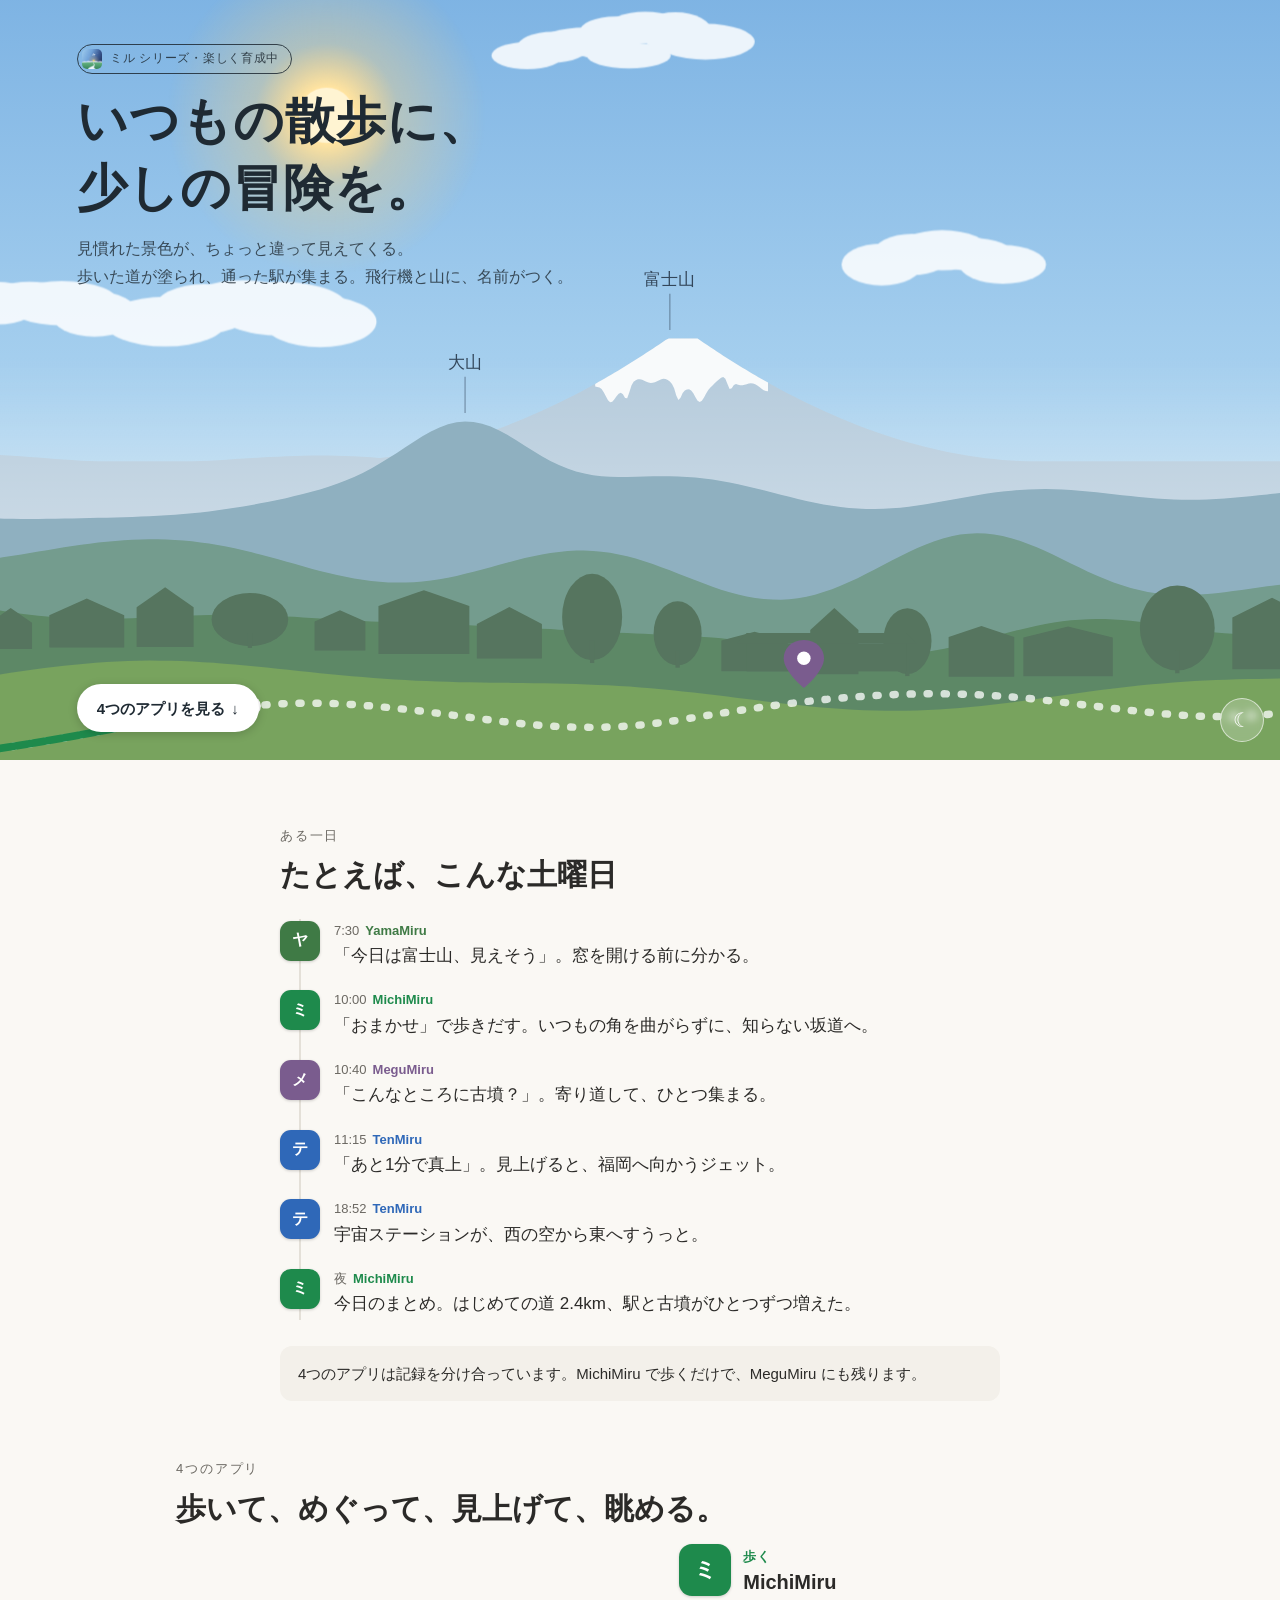
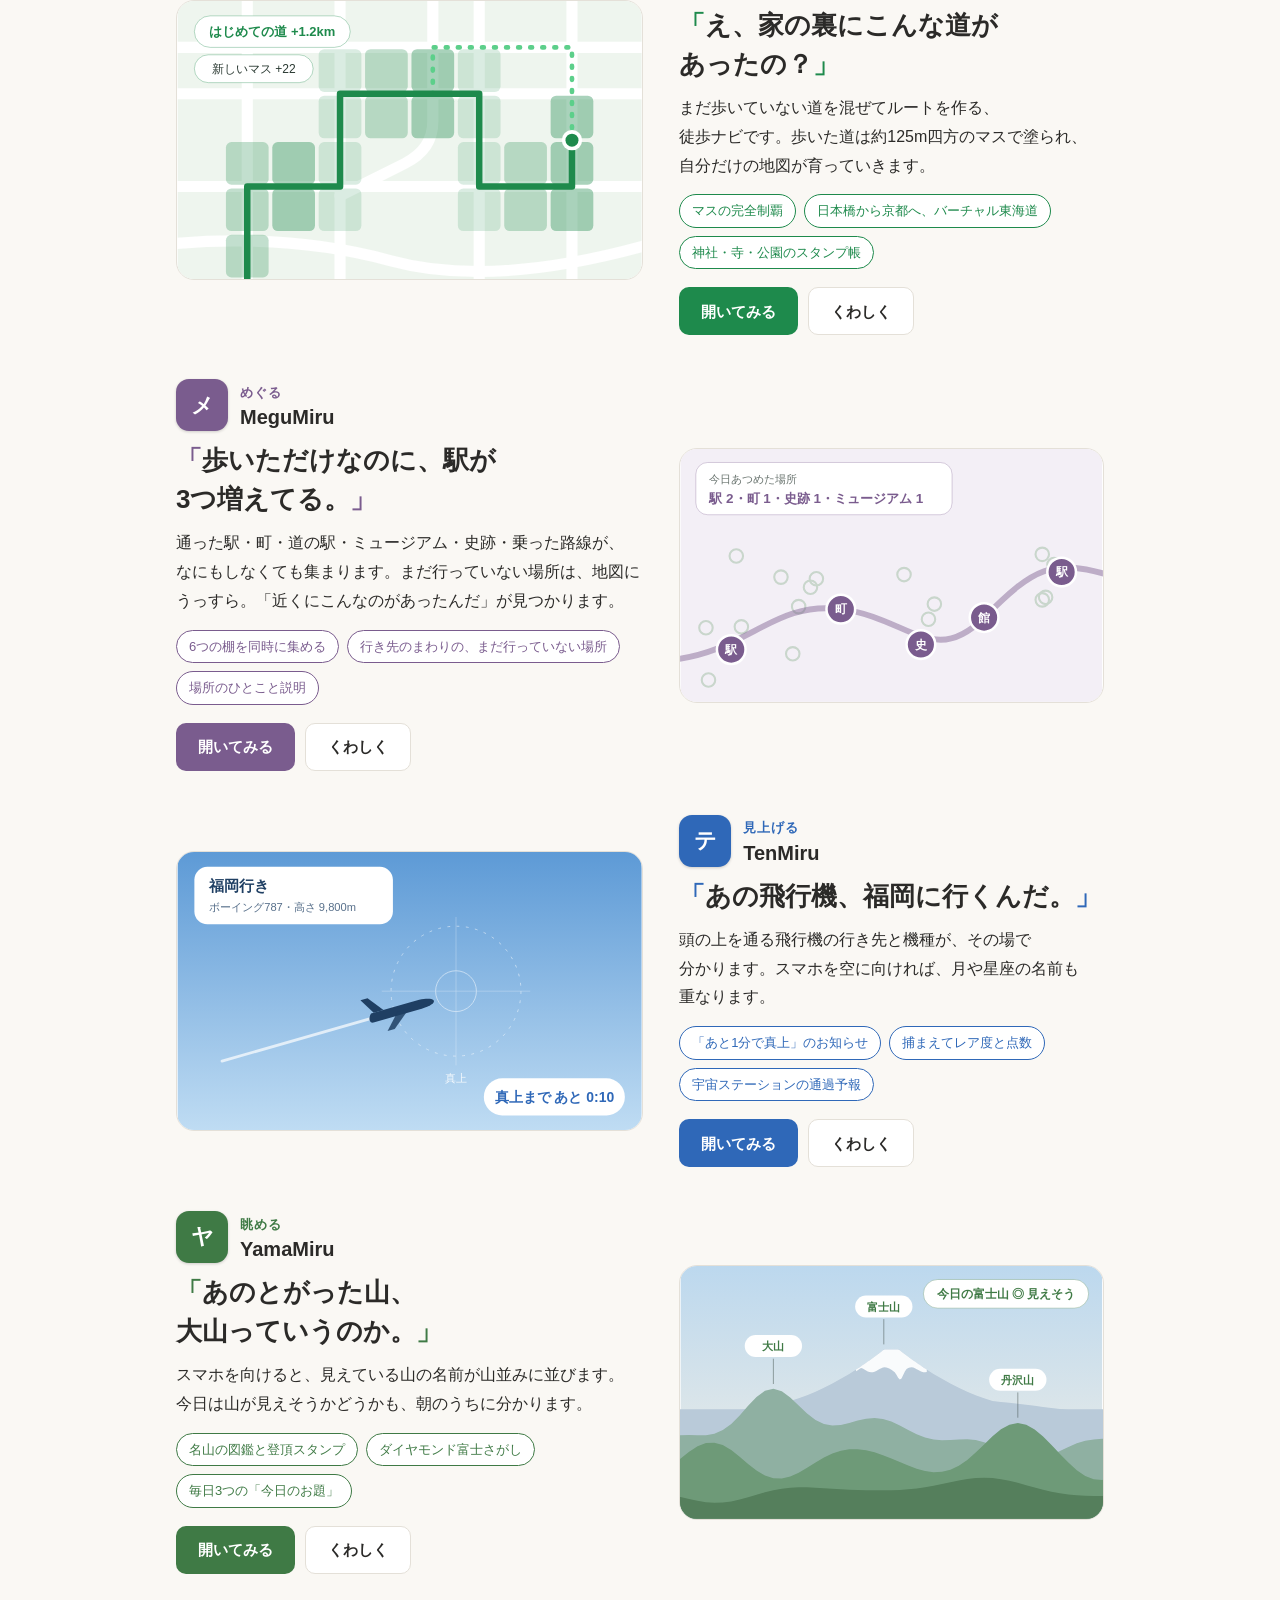
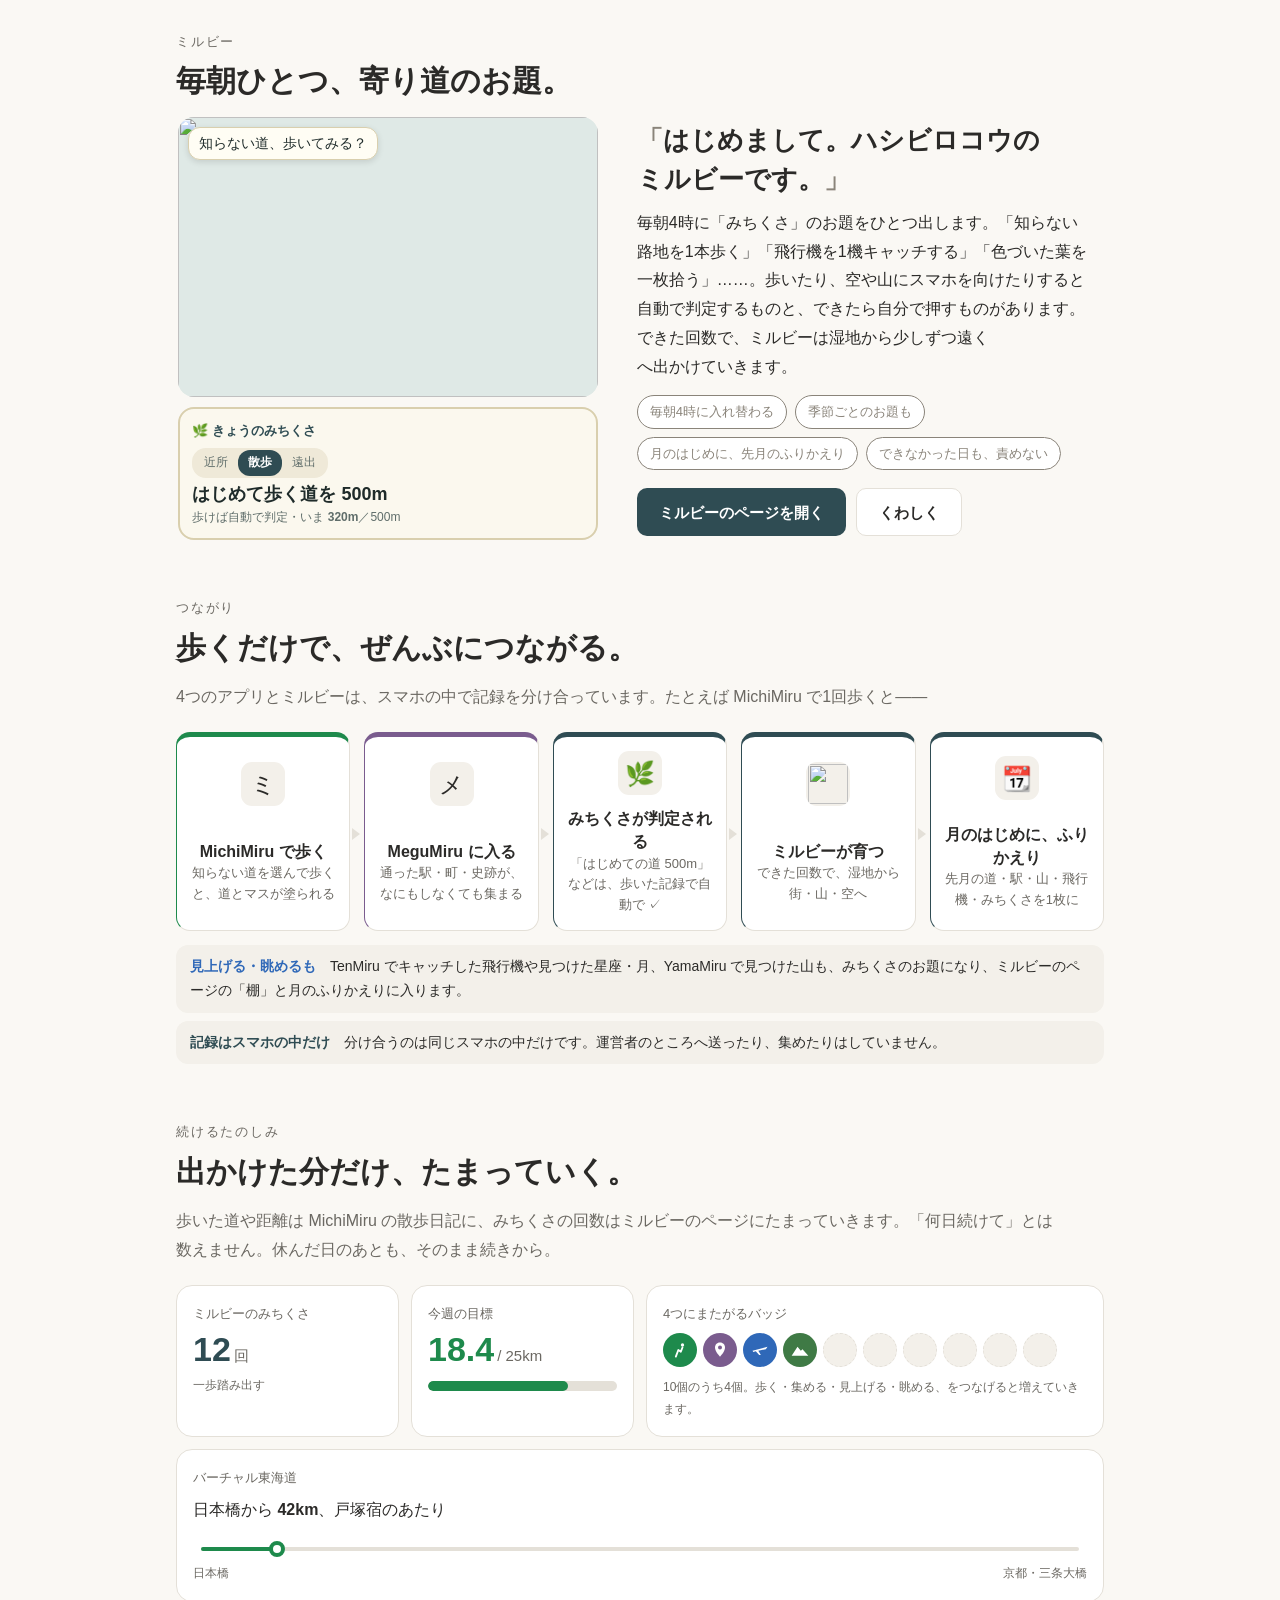
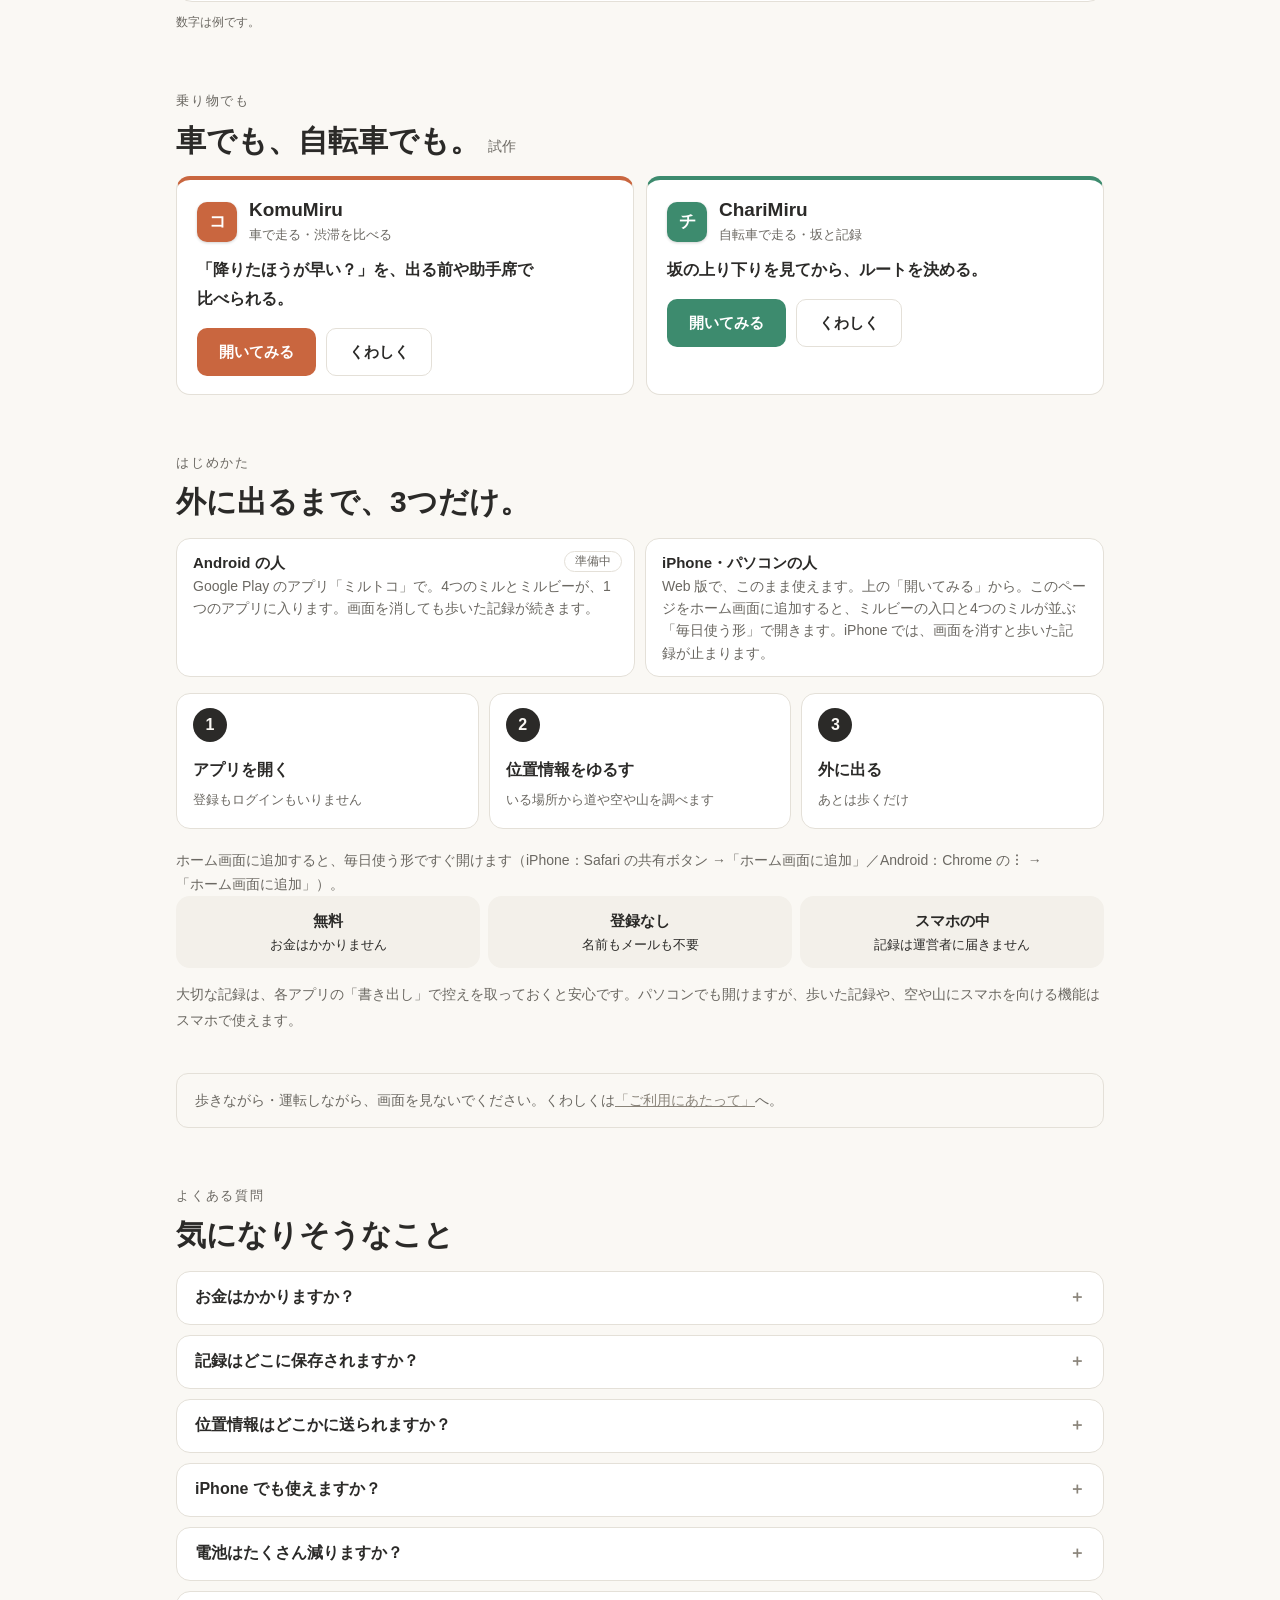
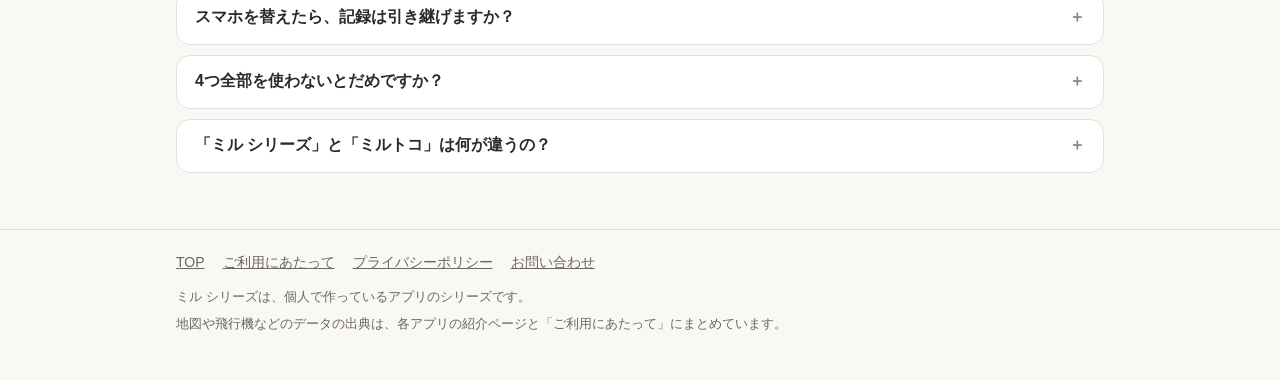
==== commit d83f8203: "Add files via upload" ====
--- a/index.html
+++ b/index.html
@@ -19,7 +19,7 @@
 <meta name="apple-mobile-web-app-capable" content="yes">
 <meta name="mobile-web-app-capable" content="yes">
 <link rel="stylesheet" href="style.css?v=3">
-<link rel="stylesheet" href="top.css?v=7">
+<link rel="stylesheet" href="top.css?v=8">
 <script>document.documentElement.classList.add('js')</script>
 <script src="site.js?v=3" defer></script>
 <script src="top.js?v=5" defer></script>
@@ -180,10 +180,27 @@
       </div>
       <div>
         <p class="voice">はじめまして。ハシビロコウのミルビーです。</p>
-        <p class="f-text">毎朝4時に「みちくさ」のお題をひとつ出します。「知らない路地を1本歩く」「空を見上げる」「新しいマスを塗る」……。歩けば自動で判定するものと、できたら自分で押すものがあります。できた回数で、ミルビーは湿地から少しずつ遠くへ出かけていきます。</p>
-        <ul class="chips"><li>毎朝4時に入れ替わる</li><li>近所・散歩・遠出で選べる</li><li>できなかった日も、責めない</li></ul>
-        <div class="btns"><a class="btn main" href="toko/" style="--app:#2f4c53">ミルビーのページを開く</a></div>
-      </div>
+        <p class="f-text">毎朝4時に「みちくさ」のお題をひとつ出します。「知らない路地を1本歩く」「飛行機を1機キャッチする」「色づいた葉を一枚拾う」……。歩いたり、空や山にスマホを向けたりすると自動で判定するものと、できたら自分で押すものがあります。できた回数で、ミルビーは湿地から少しずつ遠くへ出かけていきます。</p>
+        <ul class="chips"><li>毎朝4時に入れ替わる</li><li>季節ごとのお題も</li><li>月のはじめに、先月のふりかえり</li><li>できなかった日も、責めない</li></ul>
+        <div class="btns"><a class="btn main" href="toko/" style="--app:#2f4c53">ミルビーのページを開く</a><a class="btn sub" href="guide/mirubee.html">くわしく</a></div>
+      </div>
+    </div>
+  </section>
+
+  <section class="sec reveal" id="link">
+    <p class="kicker">つながり</p>
+    <h2 class="sec-title">歩くだけで、ぜんぶにつながる。</h2>
+    <p class="sec-lead">4つのアプリとミルビーは、スマホの中で記録を分け合っています。たとえば MichiMiru で1回歩くと――</p>
+    <ol class="flow">
+      <li class="app-michi"><div class="ic"><img src="walk/icon-192.png" alt="" onerror="this.parentNode.textContent='ミ'"></div><div><b>MichiMiru で歩く</b><small>知らない道を選んで歩くと、道とマスが塗られる</small></div></li>
+      <li class="app-megu"><div class="ic"><img src="megu/icons/icon-192.png" alt="" onerror="this.parentNode.textContent='メ'"></div><div><b>MeguMiru に入る</b><small>通った駅・町・史跡が、なにもしなくても集まる</small></div></li>
+      <li class="app-bee"><div class="ic" aria-hidden="true">🌿</div><div><b>みちくさが判定される</b><small>「はじめての道 500m」などは、歩いた記録で自動で ✓</small></div></li>
+      <li class="app-bee"><div class="ic"><img src="toko/img/bee_joy.svg" alt="" style="object-fit:contain;padding:2px"></div><div><b>ミルビーが育つ</b><small>できた回数で、湿地から街・山・空へ</small></div></li>
+      <li class="app-bee"><div class="ic" aria-hidden="true">📆</div><div><b>月のはじめに、ふりかえり</b><small>先月の道・駅・山・飛行機・みちくさを1枚に</small></div></li>
+    </ol>
+    <div class="flow-also">
+      <p class="app-ten"><b>見上げる・眺めるも</b>　TenMiru でキャッチした飛行機や見つけた星座・月、YamaMiru で見つけた山も、みちくさのお題になり、ミルビーのページの「棚」と月のふりかえりに入ります。</p>
+      <p class="app-bee"><b>記録はスマホの中だけ</b>　分け合うのは同じスマホの中だけです。運営者のところへ送ったり、集めたりはしていません。</p>
     </div>
   </section>
 
@@ -238,6 +255,18 @@
     <p class="note">大切な記録は、各アプリの「書き出し」で控えを取っておくと安心です。パソコンでも開けますが、歩いた記録や、空や山にスマホを向ける機能はスマホで使えます。</p>
     <p class="safety">歩きながら・運転しながら、画面を見ないでください。くわしくは<a href="notes.html">「ご利用にあたって」</a>へ。</p>
   </section>
+  <section class="sec reveal faq" id="faq">
+    <p class="kicker">よくある質問</p>
+    <h2 class="sec-title">気になりそうなこと</h2>
+    <details class="more"><summary>お金はかかりますか？</summary><div class="more-body"><p>かかりません。登録やログインもいりません。いまは広告も入っていません。</p></div></details>
+    <details class="more"><summary>記録はどこに保存されますか？</summary><div class="more-body"><p>使っているスマホ（ブラウザ）の中だけです。歩いた道・集めた場所・図鑑・ミルビーの回数などは、運営者のところには届きません。</p><p>そのぶん、スマホをなくしたり、ブラウザのデータを消したりすると記録も消えます。MichiMiru の設定の「💾 4つのアプリの控え」で、4つとミルビーの記録をまとめてファイルに控えておけます。</p></div></details>
+    <details class="more"><summary>位置情報はどこかに送られますか？</summary><div class="more-body"><p>まわりの道・飛行機・天気・山などを調べるために、だいたいの場所を地図や道のデータ、飛行機のデータなどのサービスに問い合わせます。名前などと結びつけて残したり、運営者が集めたりすることはありません。くわしくは<a href="policy.html">プライバシーポリシー</a>へ。</p></div></details>
+    <details class="more"><summary>iPhone でも使えますか？</summary><div class="more-body"><p>Web 版で使えます（Safari でほぼ動きます）。ただし、画面を消すと歩いた記録が止まります。TenMiru・YamaMiru の「空に向ける」「山に向ける」は、iPhone での確認をしている途中です。</p></div></details>
+    <details class="more"><summary>電池はたくさん減りますか？</summary><div class="more-body"><p>歩いた記録を取っている間は位置情報（GPS）を使うので、そのぶん減ります。記録を止めているときや、アプリを閉じているときはほとんど使いません。長い散歩のときは、充電に余裕を持って出かけてください。</p></div></details>
+    <details class="more"><summary>スマホを替えたら、記録は引き継げますか？</summary><div class="more-body"><p>引き継げます。前のスマホで「💾 4つのアプリの控え」を書き出し、そのファイルを新しいスマホで読み込んでください。</p></div></details>
+    <details class="more"><summary>4つ全部を使わないとだめですか？</summary><div class="more-body"><p>1つだけでも使えます。MichiMiru だけでも、みちくさのお題は出ますし、ミルビーも育ちます。使うアプリが増えると、お題の種類と「棚」が増えていきます。</p></div></details>
+    <details class="more"><summary>「ミル シリーズ」と「ミルトコ」は何が違うの？</summary><div class="more-body"><p>ミル シリーズは、このページで紹介しているアプリのなかま全体（6つ）のことです。ミルトコは、そのうち歩く・めぐる・見上げる・眺めるの4つとミルビーを1つにまとめた Android アプリで、いま準備中です。中身は Web 版と同じなので、Web 版でも同じように使えます。</p></div></details>
+  </section>
 </main>
 
 <footer class="site"><div class="wrap">
@@ -245,9 +274,9 @@
   <p><span class="series">ミル シリーズ</span>は、個人で作っているアプリのシリーズです。</p>
   <p>地図や飛行機などのデータの出典は、各アプリの紹介ページと「ご利用にあたって」にまとめています。</p>
 </div></footer>
-<!-- ミルトコ（版9）：アプリの中・ホーム画面から開いたときは毎日使う形に切り替える（中身は toko リポジトリ。消さないこと） -->
-<script src="toko/lib.js?v=9"></script>
-<script src="toko/michikusa.js?v=9"></script>
-<script src="toko/kyou.js?v=9"></script>
+<!-- ミルトコ（版10）：アプリの中・ホーム画面から開いたときは毎日使う形に切り替える（中身は toko リポジトリ。消さないこと） -->
+<script src="toko/lib.js?v=10"></script>
+<script src="toko/michikusa.js?v=10"></script>
+<script src="toko/kyou.js?v=10"></script>
 </body>
 </html>
--- a/top.css
+++ b/top.css
@@ -1,4 +1,4 @@
-/* ミル シリーズ TOP だけの見た目（v4：2026-10-29）。共通の見た目は style.css */
+/* ミル シリーズ TOP だけの見た目（v4：2026-10-29 → v8：2026-11-03 つながり・よくある質問・ミルビーの紹介・画面の見本）。共通の見た目は style.css */
 
 /* ── はじめの絵 ── */
 .top-hero{margin:0;position:relative;height:min(92vh,760px);min-height:560px;overflow:hidden;background:#79b0e2;--ink:#1f2a33;--ink2:#1f2a33cc}
@@ -187,3 +187,65 @@
 .route em{position:absolute;right:12px;top:12px;font-style:normal;font-size:12px;border:1px solid var(--line);border-radius:999px;padding:0 10px;color:var(--sub)}
 @media (min-width:720px){.routes{grid-template-columns:1fr 1fr}}
 .inapp{display:inline-block;font-size:13px;color:var(--sub);background:var(--soft);border-radius:999px;padding:2px 12px;margin:6px 0 0}
+
+/* ── 2026-11-03：つながりの図・よくある質問・ミルビーの紹介ページ・画面の見本（top.css v8） ── */
+.app-bee{--app:#2f4c53}
+@media (prefers-color-scheme: dark){.app-bee{--app:#9cc7c6}}
+/* つながりの図（TOP の #link） */
+.flow{list-style:none;margin:0;padding:0;display:grid;gap:10px;counter-reset:fl}
+.flow li{position:relative;display:grid;grid-template-columns:44px 1fr;gap:12px;align-items:center;background:var(--card);border:1px solid var(--line);border-left:5px solid var(--app);border-radius:14px;padding:12px 14px}
+.flow li+li::before{content:"";position:absolute;left:34px;top:-11px;width:0;height:0;border:6px solid transparent;border-top:8px solid var(--line);transform:translateY(2px)}
+.flow .ic{width:44px;height:44px;border-radius:11px;overflow:hidden;display:flex;align-items:center;justify-content:center;font-size:24px;background:var(--soft)}
+.flow .ic img{width:100%;height:100%;display:block}
+.flow b{display:block;font-size:16px;line-height:1.45}
+.flow small{display:block;font-size:13px;color:var(--sub);line-height:1.6}
+@media (min-width:860px){
+  .flow{grid-template-columns:repeat(5,1fr);gap:14px}
+  .flow li{grid-template-columns:1fr;text-align:center;justify-items:center;border-left-width:1px;border-top:5px solid var(--app);padding:14px 10px}
+  .flow li+li::before{left:-13px;top:50%;border:6px solid transparent;border-left:8px solid var(--line);transform:translateY(-50%)}
+}
+.flow-also{margin:14px 0 0;display:grid;gap:8px}
+.flow-also p{margin:0;font-size:14px;line-height:1.7;background:var(--soft);border-radius:12px;padding:10px 14px}
+.flow-also b{color:var(--app)}
+/* よくある質問（TOP の #faq） */
+.faq details.more summary{font-size:16px}
+.faq .more-body p{margin:8px 0 2px;line-height:1.8}
+/* 画面の見本（スマホの枠） */
+.shots{display:grid;grid-auto-flow:column;grid-auto-columns:min(62%,240px);gap:14px;overflow-x:auto;padding:4px 2px 12px;scroll-snap-type:x mandatory;-webkit-overflow-scrolling:touch}
+.shot{margin:0;scroll-snap-align:start}
+.shot img{display:block;width:100%;border-radius:22px;border:6px solid #1d2422;box-shadow:0 6px 18px rgba(0,0,0,.18);background:#1d2422}
+.shot figcaption{font-size:13px;color:var(--sub);line-height:1.6;margin:8px 4px 0}
+.shot figcaption b{display:block;color:var(--text);font-size:14px}
+@media (min-width:760px){.shots{grid-auto-flow:row;grid-template-columns:repeat(3,1fr);overflow:visible}}
+.card-shot{margin:0;max-width:520px}
+.card-shot img{display:block;width:100%;border-radius:14px;box-shadow:0 4px 14px rgba(0,0,0,.15)}
+.card-shot figcaption{font-size:13px;color:var(--sub);margin:8px 2px 0}
+/* ミルビーの紹介ページ */
+.tasks{display:grid;gap:10px}
+.tasks .grp{background:var(--card);border:1px solid var(--line);border-left:5px solid var(--app);border-radius:14px;padding:12px 14px}
+.tasks .grp p{margin:0 0 6px;font-weight:700;font-size:15px}
+.tasks .grp p small{font-weight:400;color:var(--sub);margin-left:6px;font-size:12px}
+.tasks ul{list-style:none;margin:0;padding:0;display:flex;flex-wrap:wrap;gap:6px}
+.tasks li{font-size:13px;background:var(--soft);border-radius:999px;padding:3px 12px;line-height:1.6}
+@media (min-width:720px){.tasks{grid-template-columns:1fr 1fr}}
+.season{display:grid;grid-template-columns:repeat(2,1fr);gap:6px;margin:10px 0 0;padding:0;list-style:none}
+.season li{font-size:13px;line-height:1.5;background:var(--card);border:1px solid var(--line);border-radius:10px;padding:6px 10px}
+.season li b{color:var(--app);margin-right:6px}
+@media (min-width:720px){.season{grid-template-columns:repeat(4,1fr)}}
+.stages{list-style:none;margin:0;padding:0;display:grid;grid-template-columns:repeat(2,1fr);gap:10px}
+.stages li{position:relative;border-radius:14px;overflow:hidden;background:#dfe9e6;aspect-ratio:3/2.4}
+.stages .bg{position:absolute;inset:0;width:100%;height:100%;object-fit:cover}
+.stages .bd{position:absolute;right:6%;bottom:22%;height:62%}
+.stages .bd.tilt{transform:rotate(-7deg);transform-origin:50% 100%}
+.stages .cap{position:absolute;left:0;right:0;bottom:0;background:rgba(255,253,244,.92);color:#1f2b2a;font-size:12px;line-height:1.45;padding:5px 10px}
+.stages .cap b{display:block;font-size:14px}
+@media (min-width:720px){.stages{grid-template-columns:repeat(5,1fr)}}
+@media (prefers-color-scheme: dark){.stages .bg{filter:brightness(.8)}.stages .cap{background:rgba(38,43,41,.92);color:#eef1ef}}
+.shelf3{display:grid;gap:10px}
+.shelf3 .sh{background:var(--card);border:1px solid var(--line);border-radius:14px;padding:12px 14px}
+.shelf3 .sh b{display:block;font-size:16px}
+.shelf3 .sh .n{float:right;color:var(--sub);font-size:14px;font-weight:400}
+.shelf3 .sh p{margin:4px 0 0;font-size:14px;color:var(--sub);line-height:1.7}
+.shelf3 .sh p.em{font-size:24px;letter-spacing:4px;color:inherit;margin:6px 0 2px}
+@media (min-width:720px){.shelf3{grid-template-columns:repeat(3,1fr)}}
+.mb-link{margin:12px 0 0}
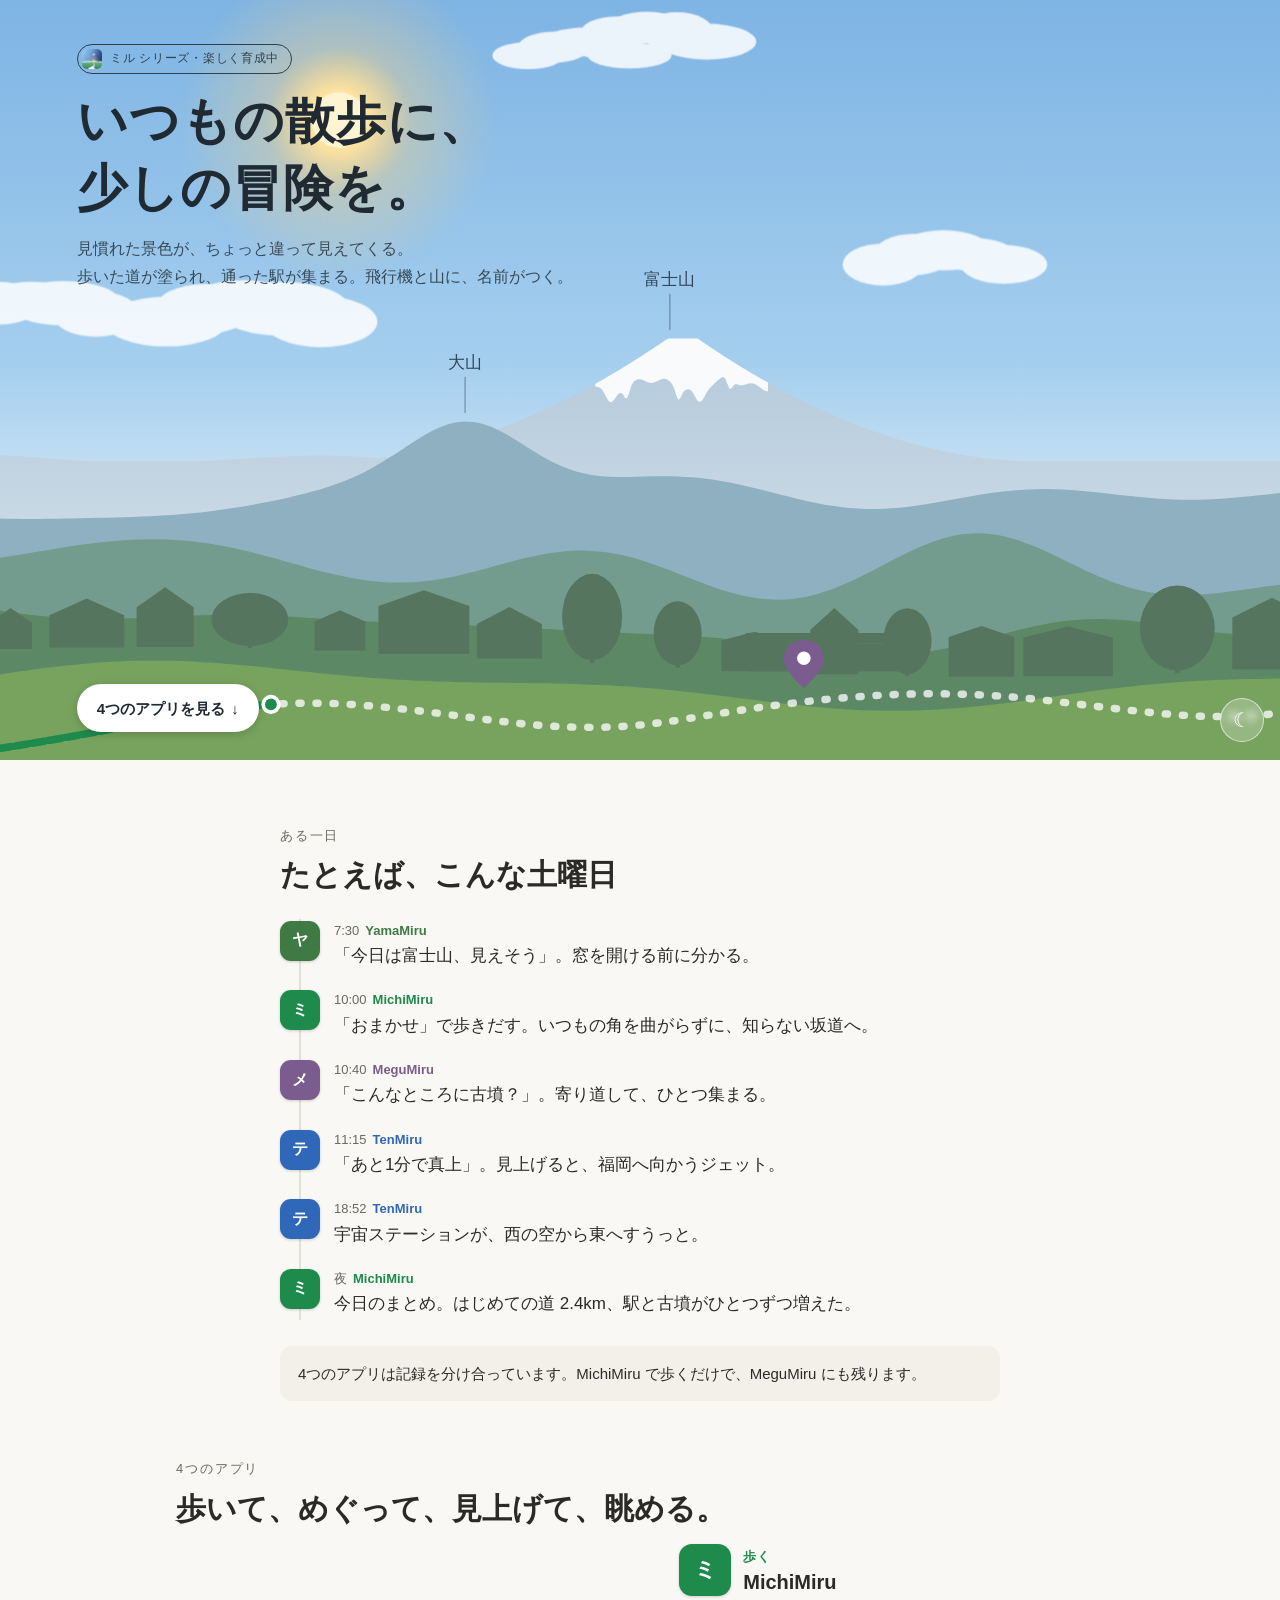
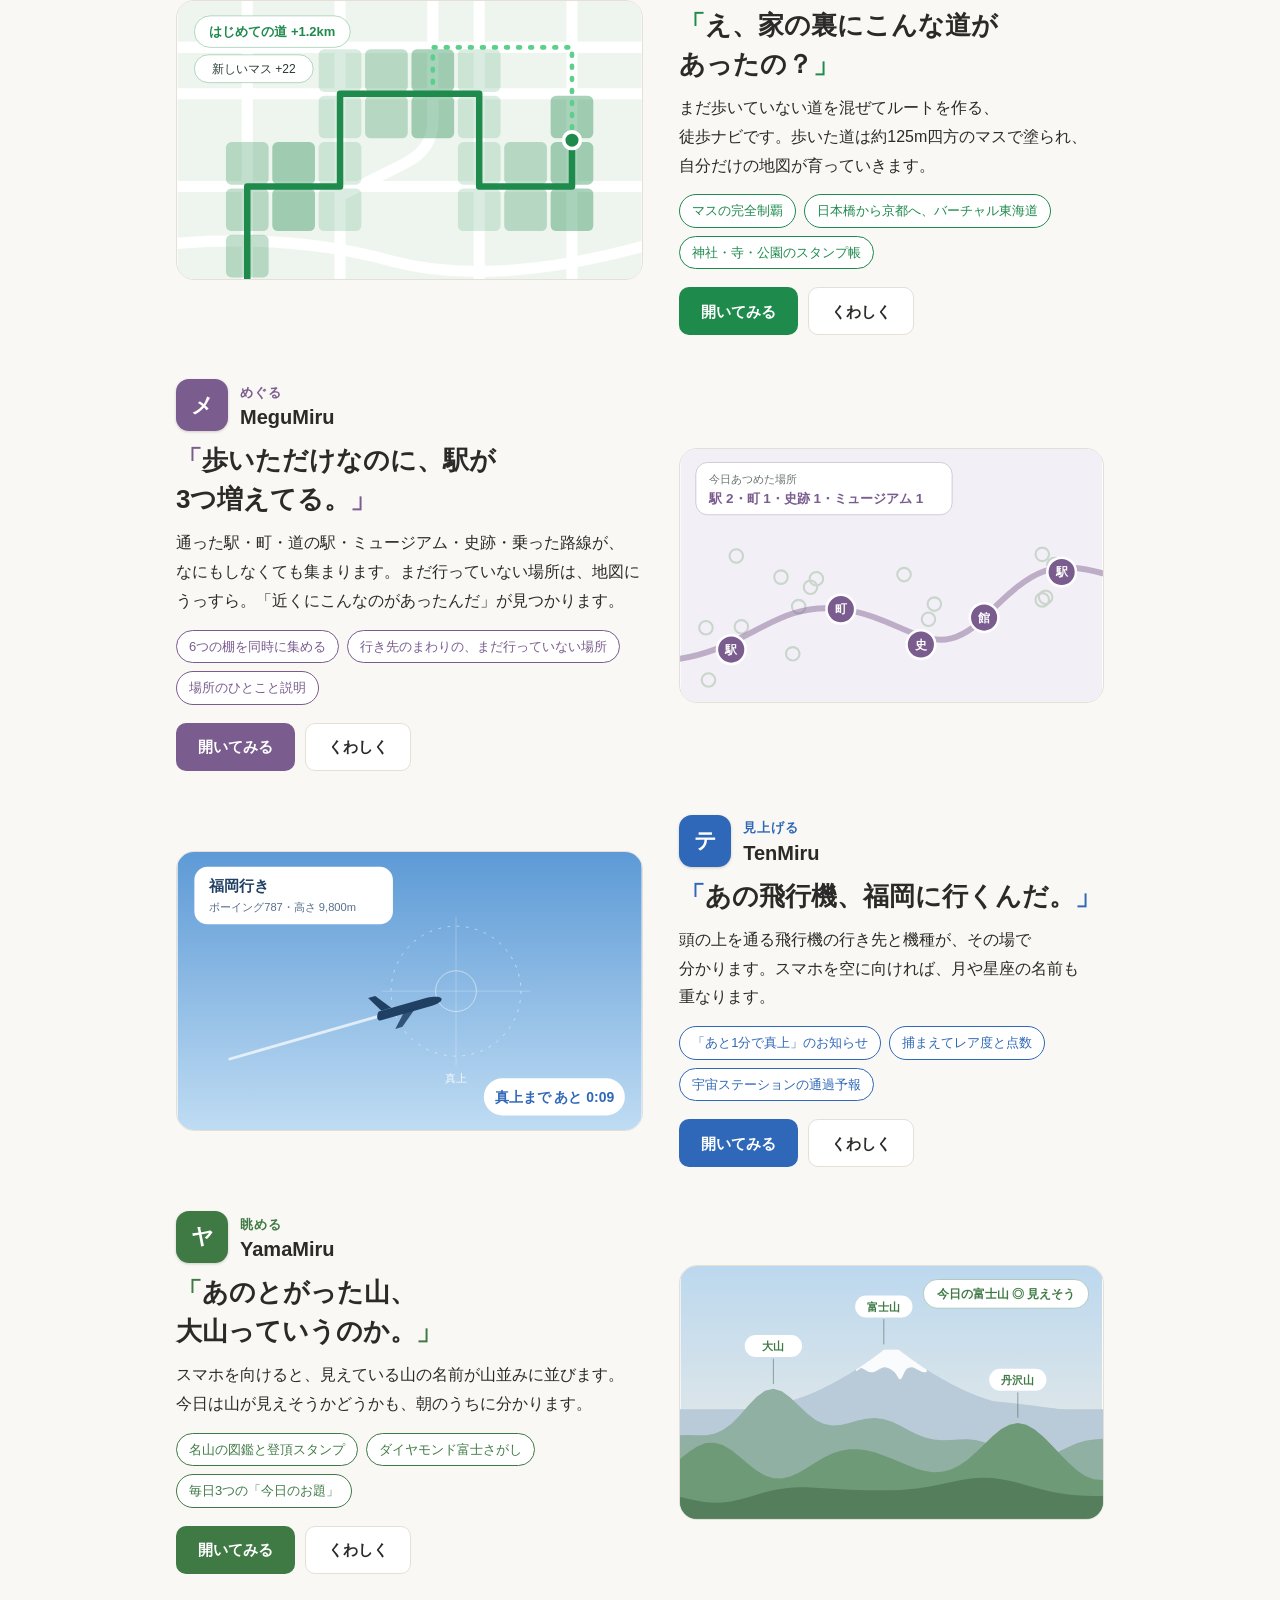
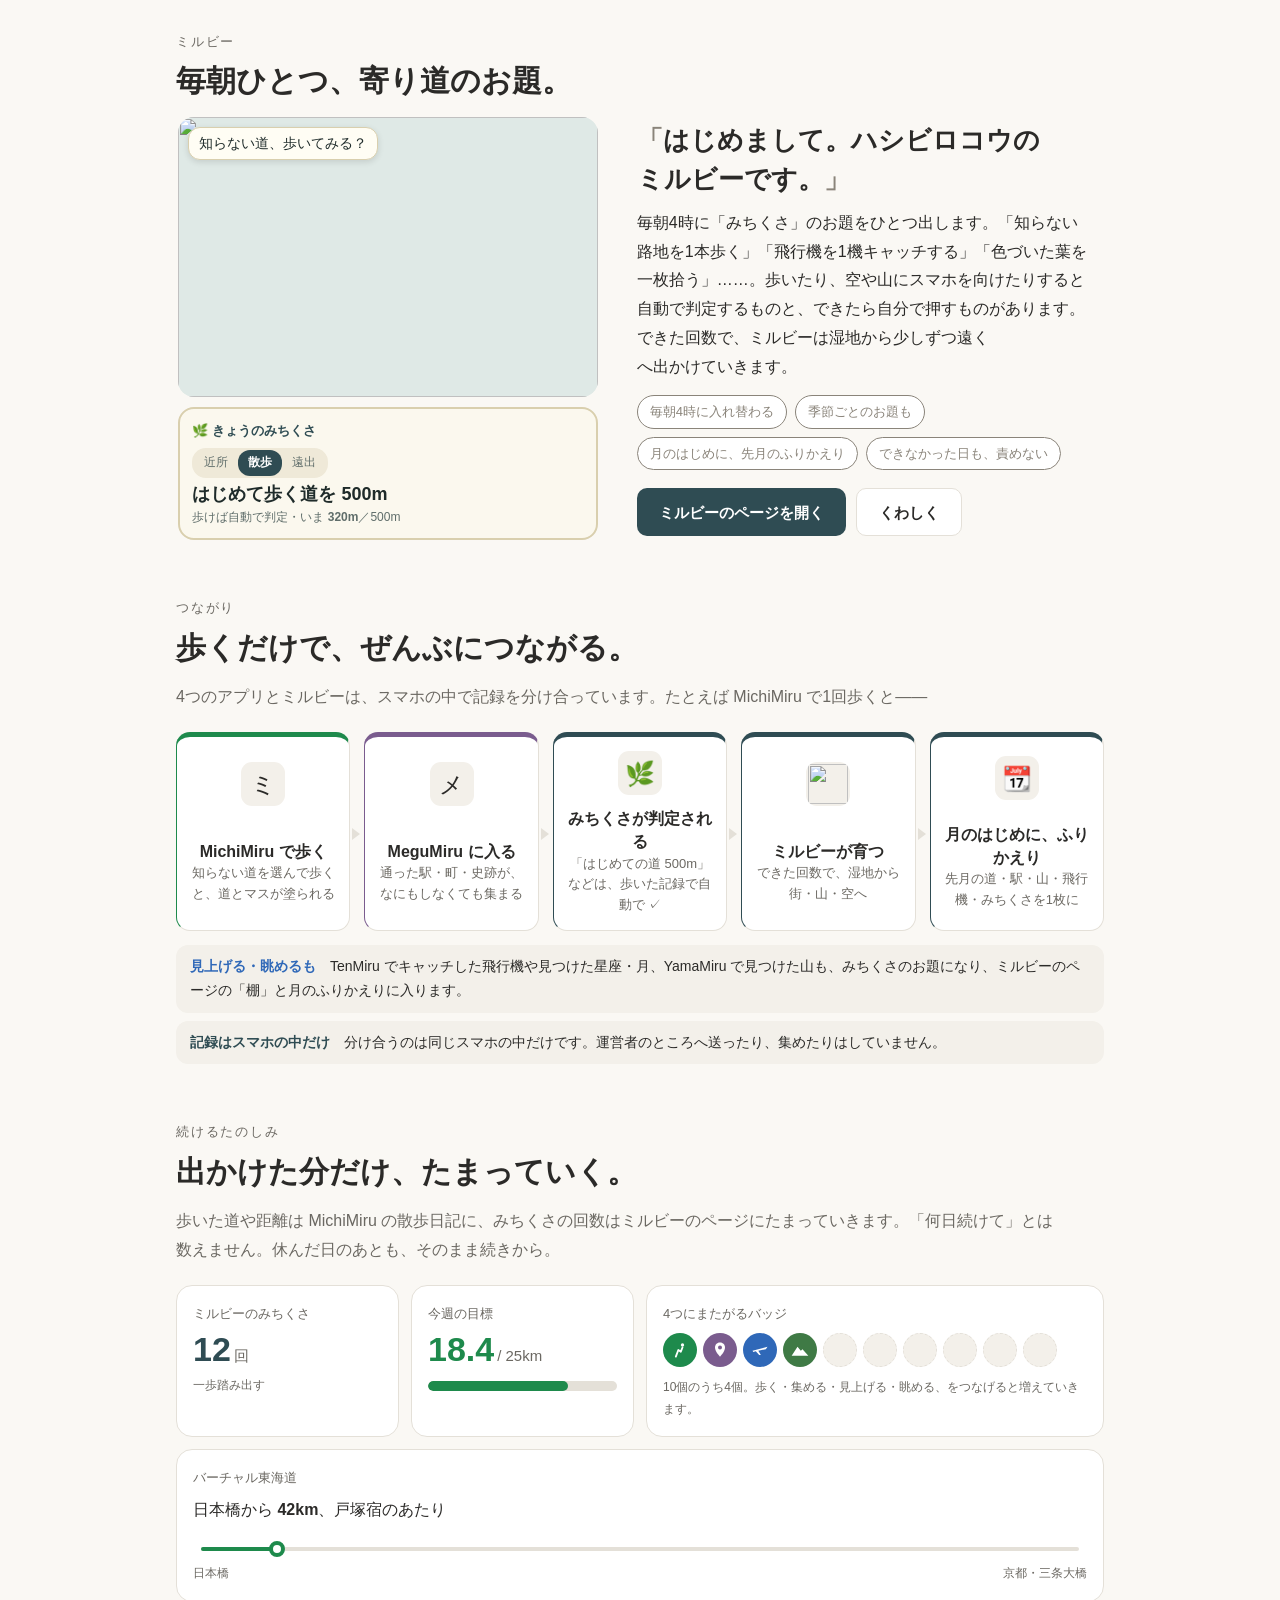
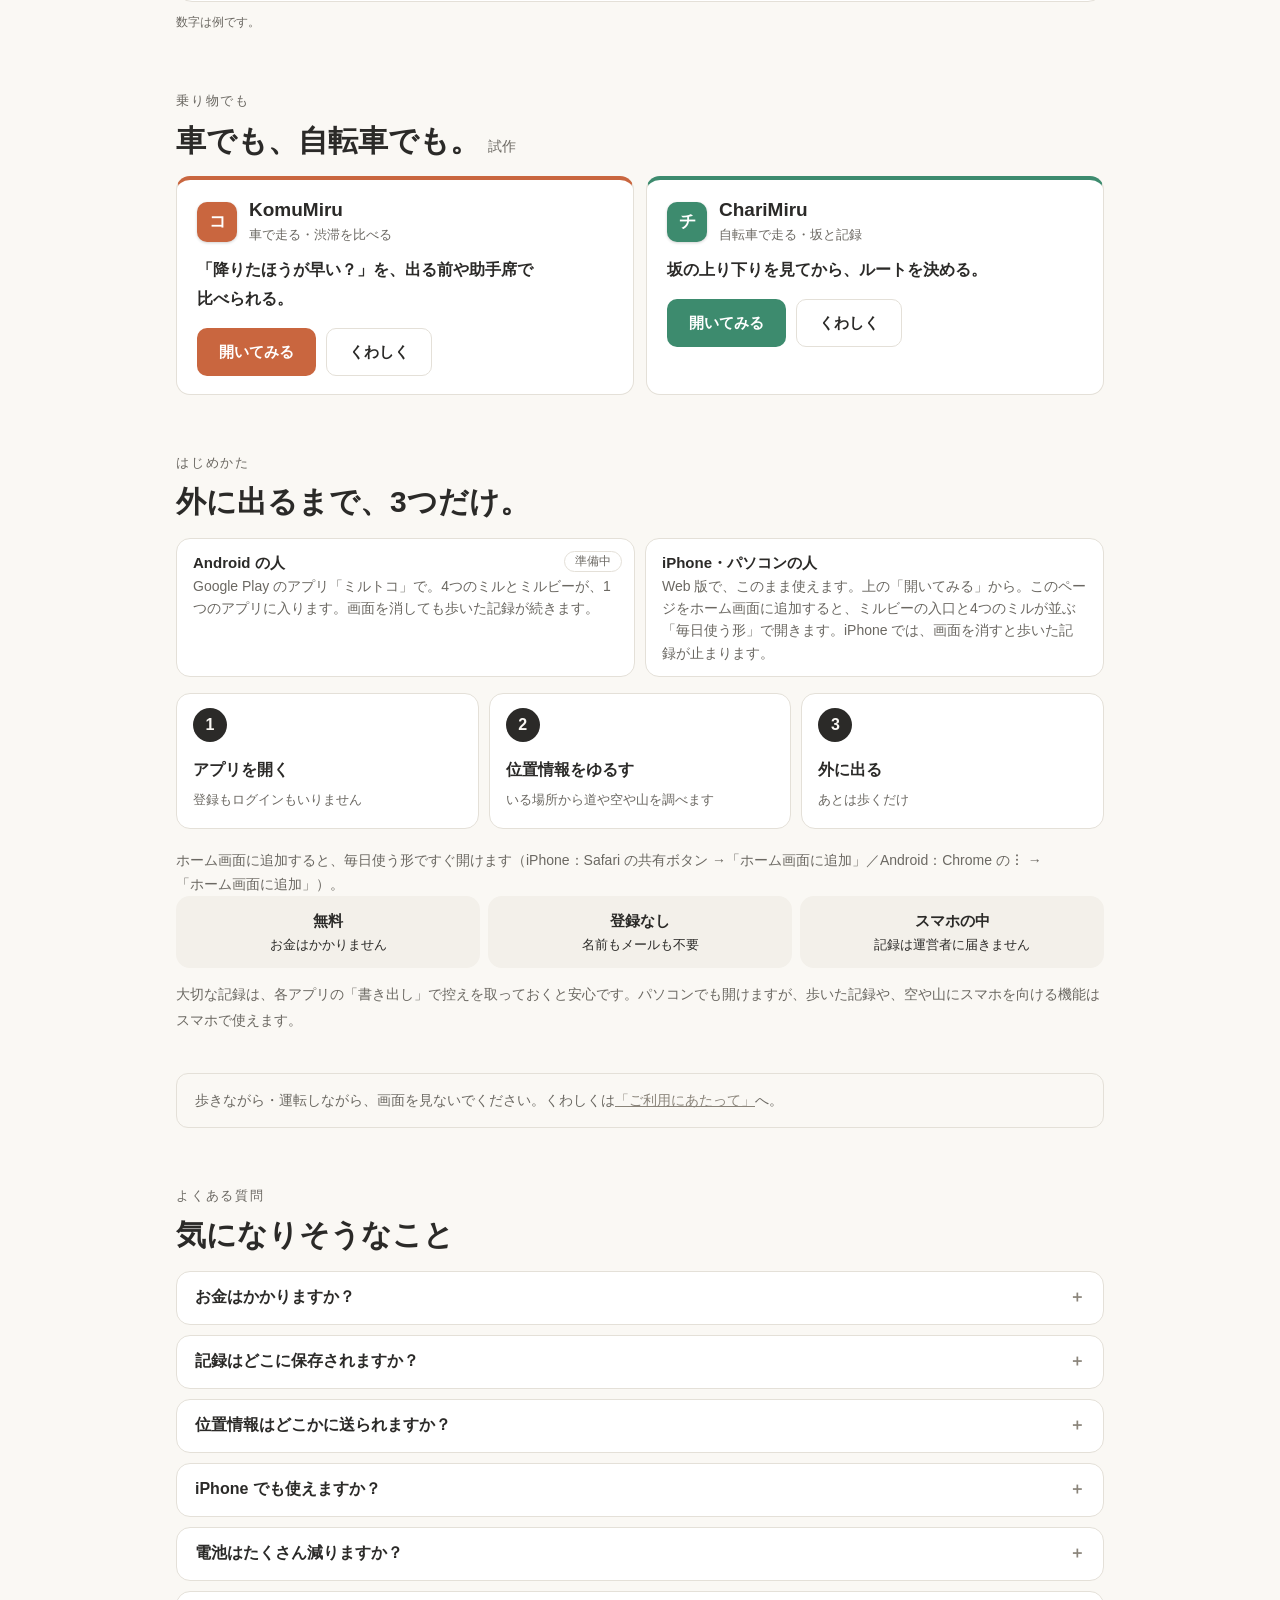
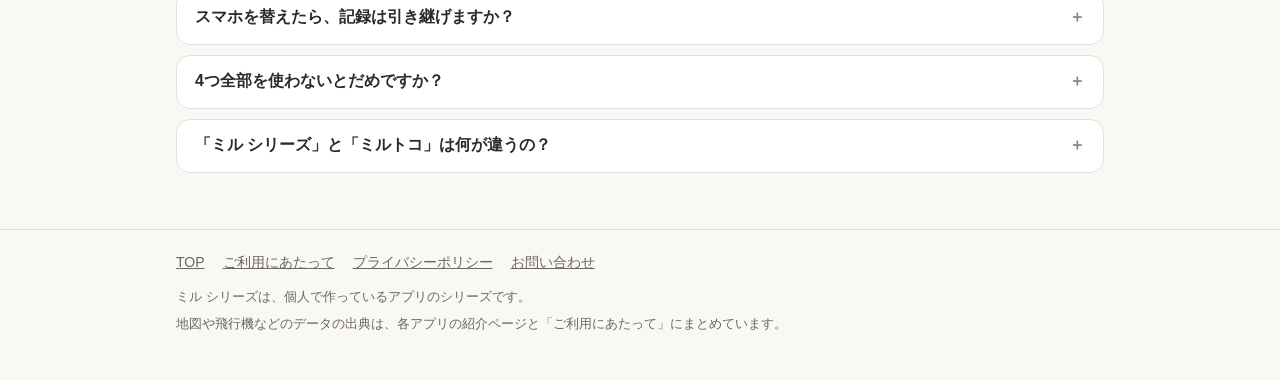
==== commit b3ee6efa: "Add files via upload" ====
--- a/index.html
+++ b/index.html
@@ -19,7 +19,7 @@
 <meta name="apple-mobile-web-app-capable" content="yes">
 <meta name="mobile-web-app-capable" content="yes">
 <link rel="stylesheet" href="style.css?v=3">
-<link rel="stylesheet" href="top.css?v=8">
+<link rel="stylesheet" href="top.css?v=9">
 <script>document.documentElement.classList.add('js')</script>
 <script src="site.js?v=3" defer></script>
 <script src="top.js?v=5" defer></script>
--- a/top.css
+++ b/top.css
@@ -1,4 +1,4 @@
-/* ミル シリーズ TOP だけの見た目（v4：2026-10-29 → v8：2026-11-03 つながり・よくある質問・ミルビーの紹介・画面の見本）。共通の見た目は style.css */
+/* ミル シリーズ TOP だけの見た目（v4：2026-10-29 → v9：2026-11-03 つながり・よくある質問・ミルビーの紹介・画面の見本）。共通の見た目は style.css */
 
 /* ── はじめの絵 ── */
 .top-hero{margin:0;position:relative;height:min(92vh,760px);min-height:560px;overflow:hidden;background:#79b0e2;--ink:#1f2a33;--ink2:#1f2a33cc}
@@ -233,14 +233,15 @@
 .season li b{color:var(--app);margin-right:6px}
 @media (min-width:720px){.season{grid-template-columns:repeat(4,1fr)}}
 .stages{list-style:none;margin:0;padding:0;display:grid;grid-template-columns:repeat(2,1fr);gap:10px}
-.stages li{position:relative;border-radius:14px;overflow:hidden;background:#dfe9e6;aspect-ratio:3/2.4}
+.stages li{display:flex;flex-direction:column;border-radius:14px;overflow:hidden;background:#fffdf4;border:1px solid #e6dfc8}
+.stages .pic{position:relative;display:block;aspect-ratio:3/2;overflow:hidden;background:#dfe9e6}
 .stages .bg{position:absolute;inset:0;width:100%;height:100%;object-fit:cover}
-.stages .bd{position:absolute;right:6%;bottom:22%;height:62%}
-.stages .bd.tilt{transform:rotate(-7deg);transform-origin:50% 100%}
-.stages .cap{position:absolute;left:0;right:0;bottom:0;background:rgba(255,253,244,.92);color:#1f2b2a;font-size:12px;line-height:1.45;padding:5px 10px}
+.stages .bd{position:absolute;left:50%;bottom:5%;height:84%;transform:translateX(-50%)}
+.stages .bd.tilt{transform:translateX(-50%) rotate(-7deg);transform-origin:50% 100%}
+.stages .cap{display:block;color:#1f2b2a;font-size:12px;line-height:1.45;padding:7px 10px 9px}
 .stages .cap b{display:block;font-size:14px}
-@media (min-width:720px){.stages{grid-template-columns:repeat(5,1fr)}}
-@media (prefers-color-scheme: dark){.stages .bg{filter:brightness(.8)}.stages .cap{background:rgba(38,43,41,.92);color:#eef1ef}}
+@media (min-width:720px){.stages{grid-template-columns:repeat(5,1fr)}.stages .cap b{font-size:13px}}
+@media (prefers-color-scheme: dark){.stages li{background:#262b29;border-color:#3d4642}.stages .bg{filter:brightness(.8)}.stages .cap{color:#eef1ef}}
 .shelf3{display:grid;gap:10px}
 .shelf3 .sh{background:var(--card);border:1px solid var(--line);border-radius:14px;padding:12px 14px}
 .shelf3 .sh b{display:block;font-size:16px}
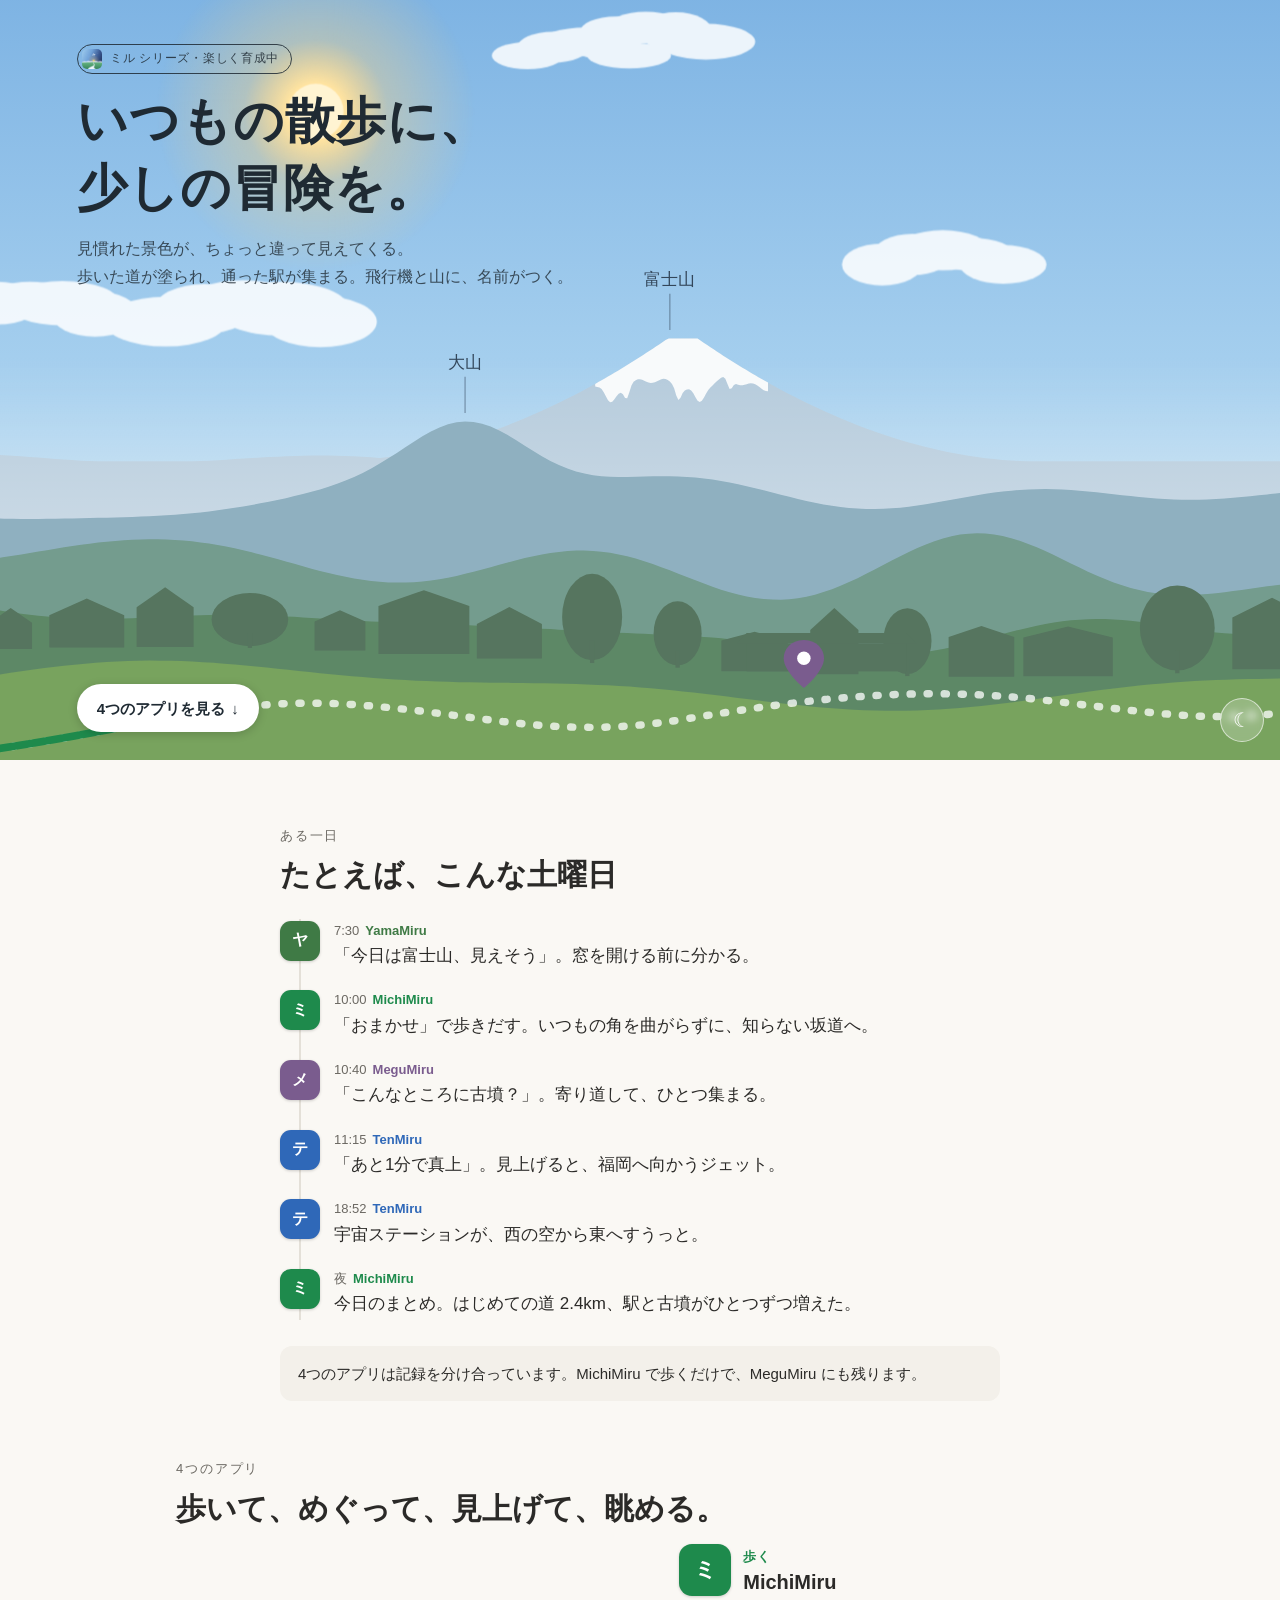
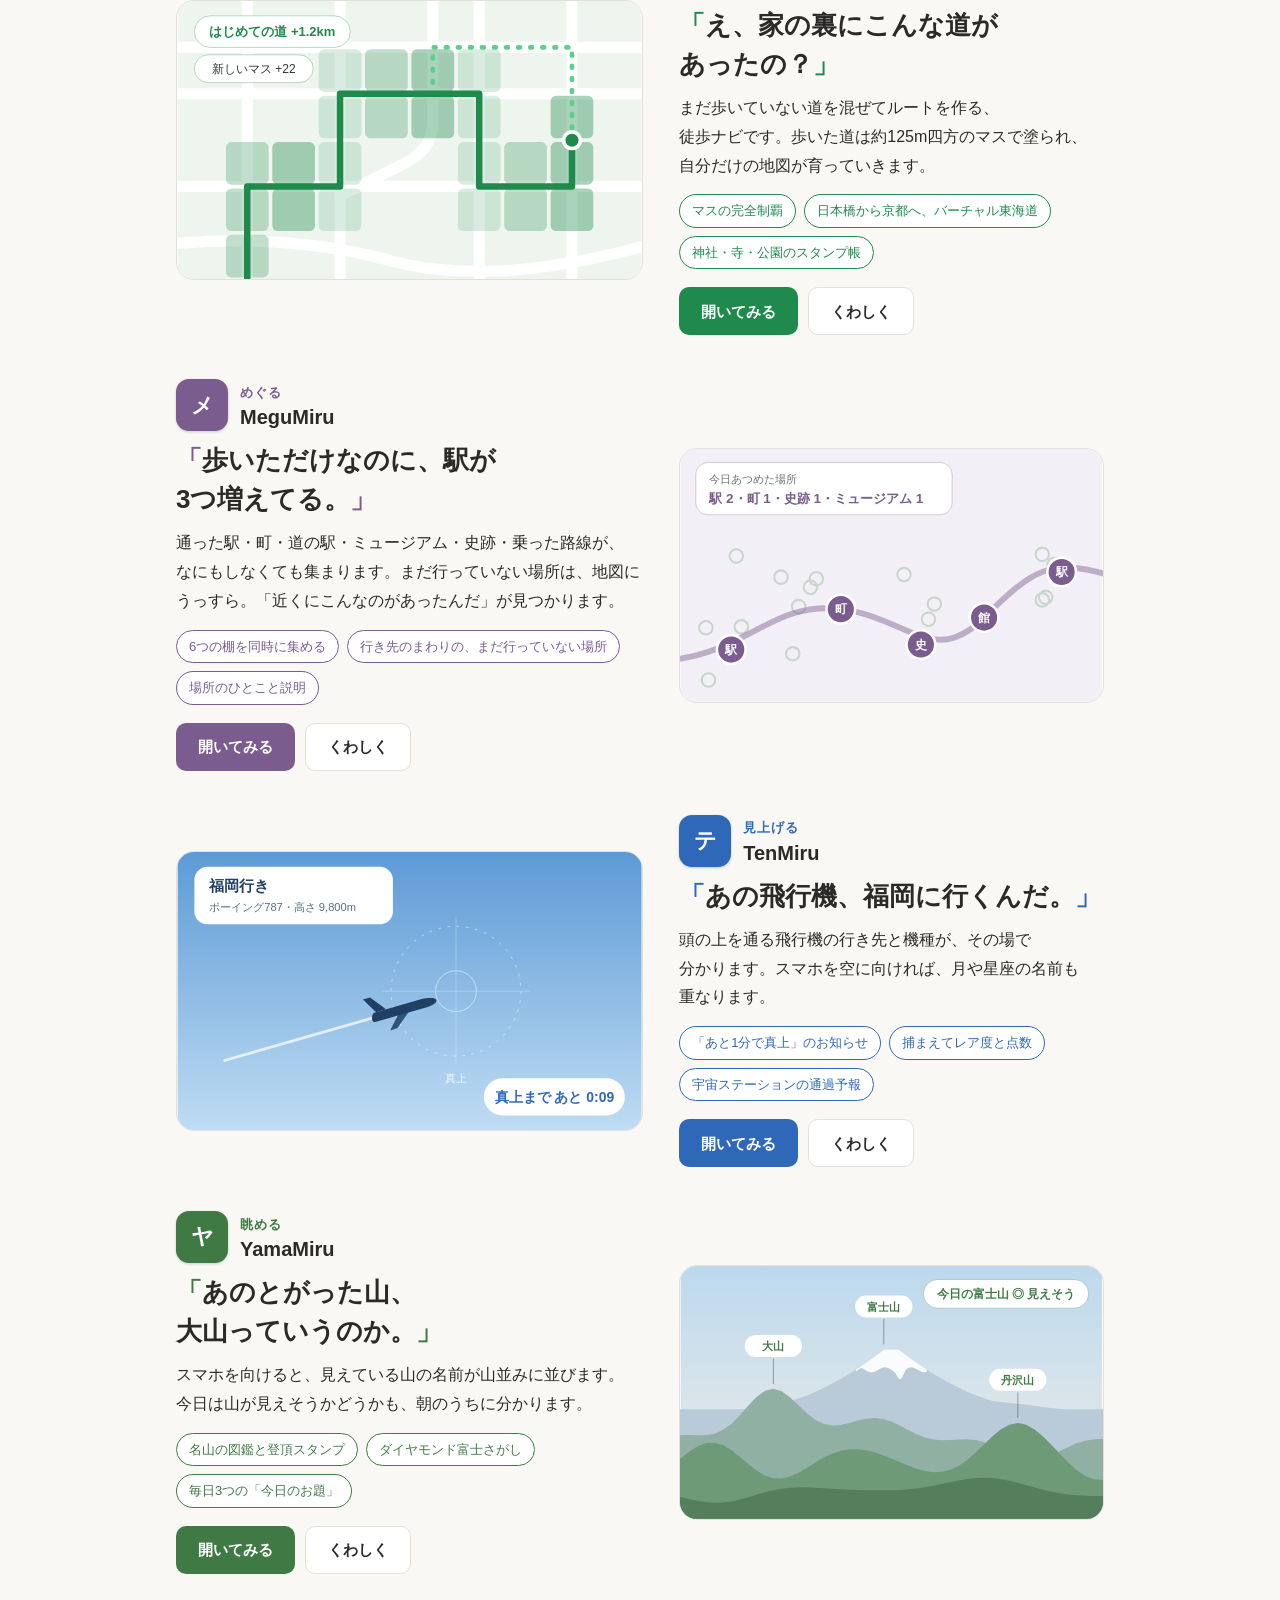
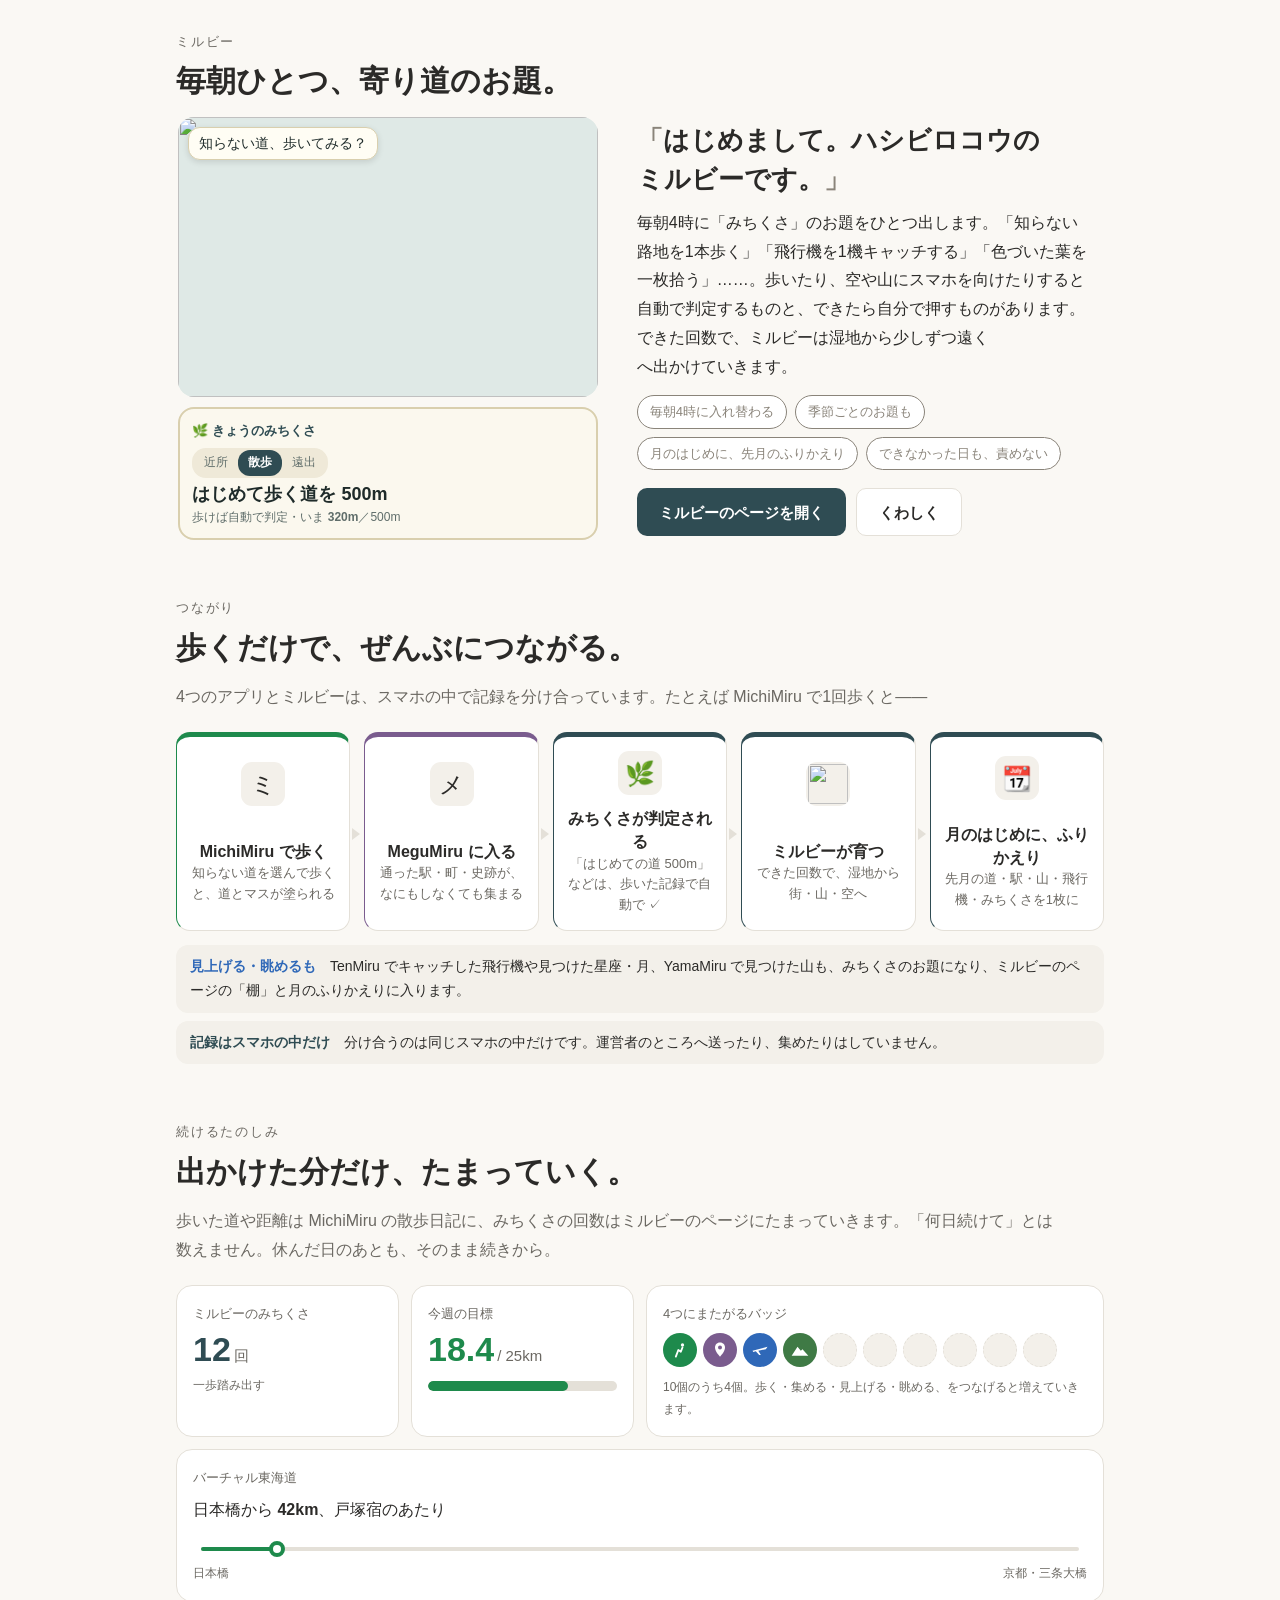
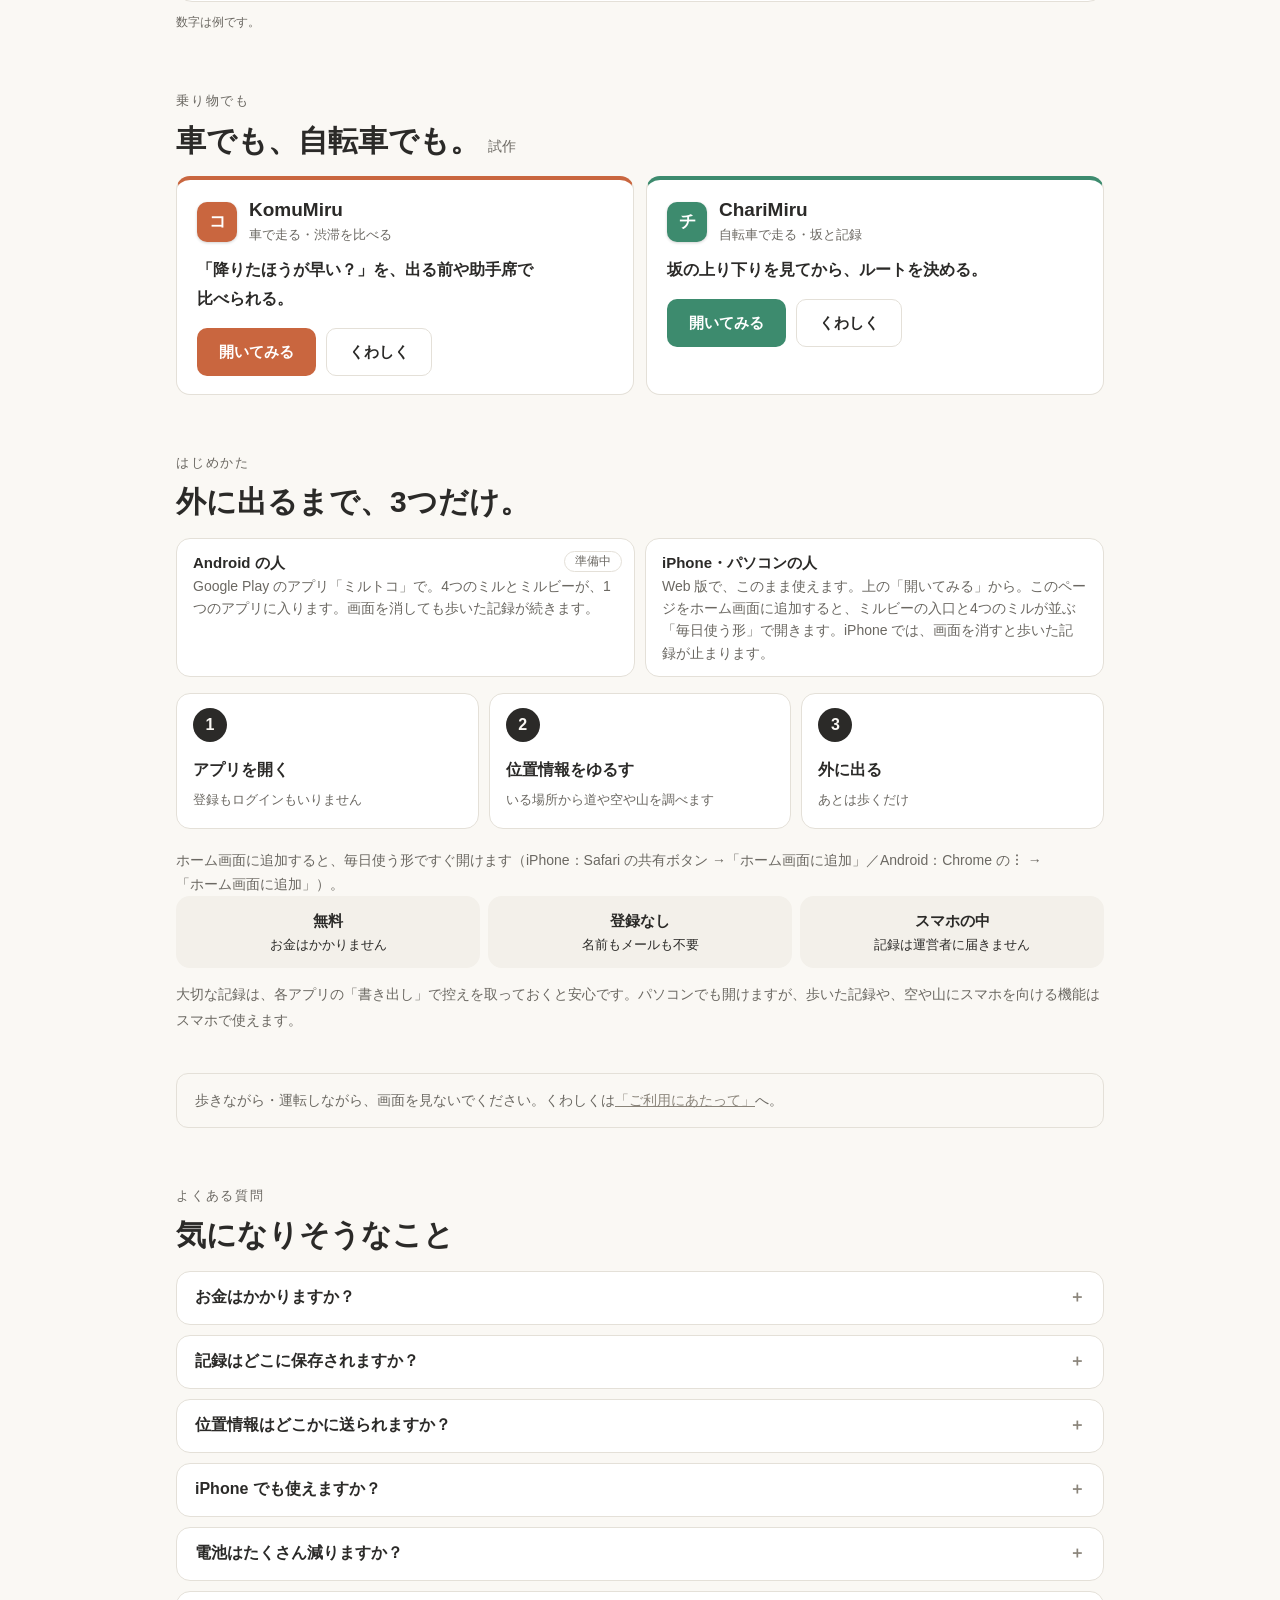
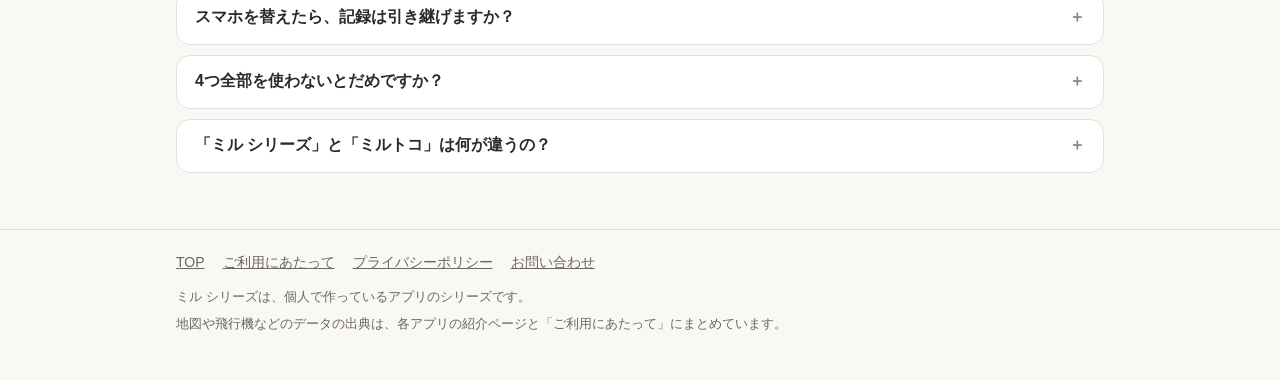
==== commit b92da8c0: "Add files via upload" ====
--- a/index.html
+++ b/index.html
@@ -3,280 +3,18 @@
 <head>
 <meta charset="utf-8">
 <meta name="viewport" content="width=device-width, initial-scale=1">
-<!-- 公開するまでは検索に出さない（公開するときにこの1行を消す） -->
+<!-- ミル シリーズの TOP は /home/ に移した（2026-11-08）。ここは /home/ へ移るだけのページ -->
 <meta name="robots" content="noindex, nofollow">
 <title>ミル シリーズ</title>
-<meta name="description" content="いつもの散歩に、少しの冒険を。歩いた道が塗られ、通った駅が集まり、頭の上の飛行機と遠くの山に名前がつく、4つの小さなアプリです。">
-<meta name="theme-color" content="#79b0e2">
 <meta property="og:type" content="website">
 <meta property="og:title" content="ミル シリーズ">
-<meta property="og:description" content="いつもの散歩に、少しの冒険を。歩いた道が塗られ、通った駅が集まり、頭の上の飛行機と遠くの山に名前がつく、4つの小さなアプリです。">
 <meta property="og:image" content="https://nhori-navi.github.io/og.png">
 <meta name="twitter:card" content="summary_large_image">
 <link rel="icon" type="image/png" href="favicon-48.png">
-<link rel="apple-touch-icon" href="apple-touch-icon.png">
-<link rel="manifest" href="manifest.webmanifest">
-<meta name="apple-mobile-web-app-capable" content="yes">
-<meta name="mobile-web-app-capable" content="yes">
-<link rel="stylesheet" href="style.css?v=3">
-<link rel="stylesheet" href="top.css?v=9">
-<script>document.documentElement.classList.add('js')</script>
-<script src="site.js?v=3" defer></script>
-<script src="top.js?v=5" defer></script>
+<script>location.replace('home/' + location.search + location.hash);</script>
+<noscript><meta http-equiv="refresh" content="0; url=home/"></noscript>
 </head>
 <body>
-<section class="top-hero" id="hero" aria-label="はじめに">
-<svg id="scene" viewBox="0 0 1200 760" preserveAspectRatio="xMidYMax slice" role="img" aria-label="昼から夜へ移り変わる、山並みと町の景色">
-<defs>
-  <linearGradient id="gSky" x1="0" y1="0" x2="0" y2="1">
-    <stop id="s0" offset="0" stop-color="#7fb6e6"/><stop id="s1" offset=".55" stop-color="#a9d2f0"/><stop id="s2" offset="1" stop-color="#e9f2f3"/>
-  </linearGradient>
-  <radialGradient id="gSun"><stop offset="0" stop-color="#fff6d8"/><stop offset=".18" stop-color="#ffe3a0"/><stop offset=".45" stop-color="#ffd27a" stop-opacity=".35"/><stop offset="1" stop-color="#ffd27a" stop-opacity="0"/></radialGradient>
-  <radialGradient id="gMoon"><stop offset="0" stop-color="#fff9e6" stop-opacity=".55"/><stop offset="1" stop-color="#fff9e6" stop-opacity="0"/></radialGradient>
-  <linearGradient id="gTrail" x1="1" y1="0" x2="0" y2="0"><stop offset="0" stop-color="#fff" stop-opacity=".9"/><stop offset="1" stop-color="#fff" stop-opacity="0"/></linearGradient>
-  <linearGradient id="gHaze" x1="0" y1="0" x2="0" y2="1"><stop offset="0" stop-color="#fff" stop-opacity="0"/><stop offset="1" stop-color="#fff" stop-opacity=".35"/></linearGradient>
-  <mask id="mMoon"><rect x="-40" y="-40" width="80" height="80" fill="#fff"/><circle cx="9" cy="-6" r="19" fill="#000"/></mask>
-</defs>
-<rect width="1200" height="760" fill="url(#gSky)"/>
-<g id="stars" opacity="0"></g>
-<g id="constel" opacity="0" stroke="#cfd8ff" stroke-width="1" fill="none" stroke-opacity=".35"></g>
-<g id="sun"><circle r="150" fill="url(#gSun)"/><circle r="26" fill="#fff4d2"/></g>
-<g id="glint" opacity="0"><path d="M0 -70 L5 -5 L70 0 L5 5 L0 70 L-5 5 L-70 0 L-5 -5 Z" fill="#fff8e0"/><circle r="34" fill="#fff6d8" opacity=".55"/></g>
-<g id="moon" opacity="0"><circle r="120" fill="url(#gMoon)"/><circle r="22" fill="#fbf3dc" mask="url(#mMoon)"/></g>
-<g id="clouds"></g>
-<g id="iss" opacity="0"><circle r="3.2" fill="#fff"/><circle r="9" fill="#fff" opacity=".18"/>
-  <line x1="0" y1="-8" x2="0" y2="-30" stroke="#fff" stroke-opacity=".6"/><text x="0" y="-38" text-anchor="middle" font-size="16" fill="#fff" opacity=".9">宇宙ステーション</text></g>
-<g id="plane" class="hot" data-go="ten"><rect x="-50" y="-60" width="100" height="90" fill="transparent"/>
-  <rect id="trail" x="-260" y="-1.5" width="240" height="3" rx="1.5" fill="url(#gTrail)"/>
-  <g id="pbody" fill="#2b4a6b">
-    <path d="M-30 -4 L22 -4 C34 -3 38 0 34 2 C30 4 26 4 22 4 L-30 4 C-33 4 -34 0 -30 -4 Z"/>
-    <path d="M-27 -4 L-36 -19 L-29 -19 L-17 -4 Z"/>
-    <path d="M-2 1 L-16 15 L-9 15 L10 1 Z" opacity=".85"/>
-    <path d="M-26 2 L-34 8 L-29 8 L-20 2 Z" opacity=".85"/>
-  </g>
-  <circle id="blink" cx="-33" cy="-18" r="2.4" fill="#ff5a4e" opacity="0"/>
-  <g id="plabel"><line x1="0" y1="-12" x2="0" y2="-36" stroke="currentColor" stroke-opacity=".5"/><text x="0" y="-44" text-anchor="middle" font-size="16" fill="currentColor">福岡行き</text></g>
-</g>
-<path id="r0"/><path id="fujiSnow" fill="#ffffff" opacity=".9"/>
-<rect id="haze0" x="0" y="380" width="1200" height="200" fill="url(#gHaze)"/>
-<path id="r1"/><path id="r2"/>
-<g id="mlabels" font-size="16" class="hot" data-go="yama"></g>
-<path id="r3"/>
-<g id="town"></g>
-<path id="fg"/>
-<path id="route" class="hot" data-go="michi" fill="none" stroke-width="7" stroke-linecap="round" stroke-dasharray="2 14" opacity=".75"/>
-<path id="walked" class="hot" data-go="michi" fill="none" stroke-width="7" stroke-linecap="round"/>
-<g id="walker"><circle r="9" fill="#fff"/><circle r="5.5" fill="#1e8a4c"/></g>
-<g id="pin" class="hot" data-go="megu"><path d="M0 0 C-14 0 -21 10 -21 19 C-21 33 0 50 0 50 C0 50 21 33 21 19 C21 10 14 0 0 0 Z" fill="#7a5c8e"/><circle cx="0" cy="19" r="7" fill="#fff"/></g>
-</svg>
-  <div class="th-copy">
-    <span class="th-tag"><img src="series-icon.png" alt=""><span><span class="series">ミル シリーズ</span>・楽しく育成中</span></span>
-    <h1 class="th-title">いつもの散歩に、<br>少しの冒険を。</h1>
-    <p class="th-lead">見慣れた景色が、ちょっと違って見えてくる。<br>歩いた道が塗られ、通った駅が集まる。<span class="ib">飛行機と山に、名前がつく。</span></p>
-  </div>
-  <a class="th-cta" href="#apps">4つのアプリを見る <span aria-hidden="true">↓</span></a>
-  <button class="th-toggle" id="tg" type="button" aria-label="昼と夜を切り替える">☾</button>
-</section>
-
-<main class="wrap top-main">
-  <section class="sec narrow reveal" style="margin-left:auto;margin-right:auto">
-    <p class="kicker">ある一日</p>
-    <h2 class="sec-title">たとえば、こんな土曜日</h2>
-    <ol class="day">
-      <li class="app-yama"><div class="mark small"><img src="yama/icon-192.png" alt="" onerror="this.parentNode.textContent='ヤ'"></div><div><p class="when">7:30<b>YamaMiru</b></p><p class="what">「今日は富士山、見えそう」。窓を開ける前に分かる。</p></div></li>
-      <li class="app-michi"><div class="mark small"><img src="walk/icon-192.png" alt="" onerror="this.parentNode.textContent='ミ'"></div><div><p class="when">10:00<b>MichiMiru</b></p><p class="what">「おまかせ」で歩きだす。いつもの角を曲がらずに、知らない坂道へ。</p></div></li>
-      <li class="app-megu"><div class="mark small"><img src="megu/icons/icon-192.png" alt="" onerror="this.parentNode.textContent='メ'"></div><div><p class="when">10:40<b>MeguMiru</b></p><p class="what">「こんなところに古墳？」。寄り道して、ひとつ集まる。</p></div></li>
-      <li class="app-ten"><div class="mark small"><img src="sora/icon-192.png" alt="" onerror="this.parentNode.textContent='テ'"></div><div><p class="when">11:15<b>TenMiru</b></p><p class="what">「あと1分で真上」。見上げると、福岡へ向かうジェット。</p></div></li>
-      <li class="app-ten"><div class="mark small"><img src="sora/icon-192.png" alt="" onerror="this.parentNode.textContent='テ'"></div><div><p class="when">18:52<b>TenMiru</b></p><p class="what">宇宙ステーションが、西の空から東へすうっと。</p></div></li>
-      <li class="app-michi"><div class="mark small"><img src="walk/icon-192.png" alt="" onerror="this.parentNode.textContent='ミ'"></div><div><p class="when">夜<b>MichiMiru</b></p><p class="what">今日のまとめ。はじめての道 2.4km、駅と古墳がひとつずつ増えた。</p></div></li>
-    </ol>
-    <p class="day-foot">4つのアプリは記録を分け合っています。MichiMiru で歩くだけで、MeguMiru にも残ります。</p>
-  </section>
-
-  <section class="sec" id="apps">
-    <p class="kicker reveal">4つのアプリ</p>
-    <h2 class="sec-title reveal">歩いて、めぐって、見上げて、眺める。</h2>
-    <article class="feature reveal app-michi" id="michi">
-      <div class="scene michi"><svg viewBox="0 0 500 300" role="img" aria-label="歩いた道のまわりのマスが塗られていく地図">
-<rect width="500" height="300" fill="var(--s-bg)"/><path d="M-10 200 L510 200" stroke="var(--s-street)" stroke-width="12" fill="none" stroke-linecap="round"/><path d="M-10 100 L510 100" stroke="var(--s-street)" stroke-width="12" fill="none" stroke-linecap="round"/><path d="M-10 50 L510 50" stroke="var(--s-street)" stroke-width="12" fill="none" stroke-linecap="round"/><path d="M75 -10 L75 310" stroke="var(--s-street)" stroke-width="12" fill="none" stroke-linecap="round"/><path d="M175 -10 L175 310" stroke="var(--s-street)" stroke-width="12" fill="none" stroke-linecap="round"/><path d="M325 -10 L325 310" stroke="var(--s-street)" stroke-width="12" fill="none" stroke-linecap="round"/><path d="M425 -10 L425 310" stroke="var(--s-street)" stroke-width="12" fill="none" stroke-linecap="round"/><path d="M275 -10 L275 130 Q275 160 245 175 L175 210" stroke="var(--s-street)" stroke-width="12" fill="none" stroke-linecap="round"/><path d="M-10 262 Q120 250 230 280 T510 262" stroke="var(--s-street)" stroke-width="12" fill="none" stroke-linecap="round"/><rect class="paint" style="transition-delay:0.15s" x="152" y="52" width="46" height="46" rx="6" fill="#1e8a4c" fill-opacity="0.16"/><rect class="paint" style="transition-delay:0.22s" x="202" y="52" width="46" height="46" rx="6" fill="#1e8a4c" fill-opacity="0.27"/><rect class="paint" style="transition-delay:0.29s" x="252" y="52" width="46" height="46" rx="6" fill="#1e8a4c" fill-opacity="0.38"/><rect class="paint" style="transition-delay:0.36s" x="302" y="52" width="46" height="46" rx="6" fill="#1e8a4c" fill-opacity="0.16"/><rect class="paint" style="transition-delay:0.43s" x="152" y="102" width="46" height="46" rx="6" fill="#1e8a4c" fill-opacity="0.16"/><rect class="paint" style="transition-delay:0.50s" x="202" y="102" width="46" height="46" rx="6" fill="#1e8a4c" fill-opacity="0.27"/><rect class="paint" style="transition-delay:0.57s" x="252" y="102" width="46" height="46" rx="6" fill="#1e8a4c" fill-opacity="0.38"/><rect class="paint" style="transition-delay:0.64s" x="302" y="102" width="46" height="46" rx="6" fill="#1e8a4c" fill-opacity="0.16"/><rect class="paint" style="transition-delay:0.71s" x="402" y="102" width="46" height="46" rx="6" fill="#1e8a4c" fill-opacity="0.38"/><rect class="paint" style="transition-delay:0.78s" x="52" y="152" width="46" height="46" rx="6" fill="#1e8a4c" fill-opacity="0.27"/><rect class="paint" style="transition-delay:0.85s" x="102" y="152" width="46" height="46" rx="6" fill="#1e8a4c" fill-opacity="0.38"/><rect class="paint" style="transition-delay:0.92s" x="152" y="152" width="46" height="46" rx="6" fill="#1e8a4c" fill-opacity="0.16"/><rect class="paint" style="transition-delay:0.99s" x="302" y="152" width="46" height="46" rx="6" fill="#1e8a4c" fill-opacity="0.16"/><rect class="paint" style="transition-delay:1.06s" x="352" y="152" width="46" height="46" rx="6" fill="#1e8a4c" fill-opacity="0.27"/><rect class="paint" style="transition-delay:1.13s" x="402" y="152" width="46" height="46" rx="6" fill="#1e8a4c" fill-opacity="0.38"/><rect class="paint" style="transition-delay:1.20s" x="52" y="202" width="46" height="46" rx="6" fill="#1e8a4c" fill-opacity="0.27"/><rect class="paint" style="transition-delay:1.27s" x="102" y="202" width="46" height="46" rx="6" fill="#1e8a4c" fill-opacity="0.38"/><rect class="paint" style="transition-delay:1.34s" x="152" y="202" width="46" height="46" rx="6" fill="#1e8a4c" fill-opacity="0.16"/><rect class="paint" style="transition-delay:1.41s" x="302" y="202" width="46" height="46" rx="6" fill="#1e8a4c" fill-opacity="0.16"/><rect class="paint" style="transition-delay:1.48s" x="352" y="202" width="46" height="46" rx="6" fill="#1e8a4c" fill-opacity="0.27"/><rect class="paint" style="transition-delay:1.55s" x="402" y="202" width="46" height="46" rx="6" fill="#1e8a4c" fill-opacity="0.38"/><rect class="paint" style="transition-delay:1.62s" x="52" y="252" width="46" height="46" rx="6" fill="#1e8a4c" fill-opacity="0.27"/>
-<path d="M425 150 L425 50 L275 50 L275 100" fill="none" stroke="#5ccf8a" stroke-width="5" stroke-dasharray="2 11" stroke-linecap="round"/>
-<path d="M75 300 L75 200 L175 200 L175 100 L325 100 L325 200 L425 200 L425 150" fill="none" stroke="#1e8a4c" stroke-width="7" stroke-linecap="round" stroke-linejoin="round"/>
-<circle cx="425" cy="150" r="11" fill="#fff"/><circle cx="425" cy="150" r="7" fill="#1e8a4c"/>
-<g class="paint" style="transition-delay:1.4s"><rect x="18" y="16" width="168" height="34" rx="17" fill="var(--s-card)" stroke="#1e8a4c" stroke-opacity=".35"/><text x="102" y="38" text-anchor="middle" font-size="14" font-weight="700" fill="#1e8a4c">はじめての道 +1.2km</text></g>
-<g class="paint" style="transition-delay:1.7s"><rect x="18" y="58" width="128" height="30" rx="15" fill="var(--s-card)" stroke="#1e8a4c" stroke-opacity=".35"/><text x="82" y="78" text-anchor="middle" font-size="13" fill="var(--s-ink)">新しいマス +22</text></g>
-</svg></div>
-      <div>
-        <div class="f-head"><div class="mark "><img src="walk/icon-192.png" alt="" onerror="this.parentNode.textContent='ミ'"></div><div><p class="verb">歩く</p><p class="name">MichiMiru</p></div></div>
-        <p class="voice">え、家の裏にこんな道があったの？</p>
-        <p class="f-text">まだ歩いていない道を混ぜてルートを作る、徒歩ナビです。歩いた道は約125m四方のマスで塗られ、自分だけの地図が育っていきます。</p>
-        <ul class="chips"><li>マスの完全制覇</li><li>日本橋から京都へ、バーチャル東海道</li><li>神社・寺・公園のスタンプ帳</li></ul>
-        <div class="btns"><a class="btn main" href="walk/">開いてみる</a><a class="btn sub" href="guide/michi.html">くわしく</a></div>
-      </div>
-    </article>
-    <article class="feature reveal app-megu flip" id="megu">
-      <div class="scene megu"><svg viewBox="0 0 500 300" role="img" aria-label="歩いた道ぞいの駅や史跡が集まり、まわりにまだ行っていない場所がうっすら見える地図">
-<rect width="500" height="300" fill="var(--s-bg)"/><circle cx="140" cy="187" r="8" fill="none" stroke="var(--s-faint)" stroke-width="2.5"/><circle cx="72" cy="211" r="8" fill="none" stroke="var(--s-faint)" stroke-width="2.5"/><circle cx="265" cy="149" r="8" fill="none" stroke="var(--s-faint)" stroke-width="2.5"/><circle cx="66" cy="127" r="8" fill="none" stroke="var(--s-faint)" stroke-width="2.5"/><circle cx="30" cy="212" r="8" fill="none" stroke="var(--s-faint)" stroke-width="2.5"/><circle cx="301" cy="184" r="8" fill="none" stroke="var(--s-faint)" stroke-width="2.5"/><circle cx="429" cy="125" r="8" fill="none" stroke="var(--s-faint)" stroke-width="2.5"/><circle cx="133" cy="243" r="8" fill="none" stroke="var(--s-faint)" stroke-width="2.5"/><circle cx="294" cy="202" r="8" fill="none" stroke="var(--s-faint)" stroke-width="2.5"/><circle cx="161" cy="154" r="8" fill="none" stroke="var(--s-faint)" stroke-width="2.5"/><circle cx="443" cy="137" r="8" fill="none" stroke="var(--s-faint)" stroke-width="2.5"/><circle cx="154" cy="164" r="8" fill="none" stroke="var(--s-faint)" stroke-width="2.5"/><circle cx="33" cy="274" r="8" fill="none" stroke="var(--s-faint)" stroke-width="2.5"/><circle cx="433" cy="176" r="8" fill="none" stroke="var(--s-faint)" stroke-width="2.5"/><circle cx="429" cy="179" r="8" fill="none" stroke="var(--s-faint)" stroke-width="2.5"/><circle cx="119" cy="152" r="8" fill="none" stroke="var(--s-faint)" stroke-width="2.5"/>
-<path d="M-10 250 C80 240 110 180 190 190 S300 260 360 200 S440 130 510 150" fill="none" stroke="#7a5c8e" stroke-opacity=".45" stroke-width="7" stroke-linecap="round"/><g class="paint" style="transition-delay:0.30s"><circle cx="60" cy="238" r="17" fill="#7a5c8e"/><circle cx="60" cy="238" r="17" fill="none" stroke="#fff" stroke-width="3"/><text x="60" y="243" text-anchor="middle" font-size="14" font-weight="700" fill="#fff">駅</text></g><g class="paint" style="transition-delay:0.55s"><circle cx="190" cy="190" r="17" fill="#7a5c8e"/><circle cx="190" cy="190" r="17" fill="none" stroke="#fff" stroke-width="3"/><text x="190" y="195" text-anchor="middle" font-size="14" font-weight="700" fill="#fff">町</text></g><g class="paint" style="transition-delay:0.80s"><circle cx="285" cy="232" r="17" fill="#7a5c8e"/><circle cx="285" cy="232" r="17" fill="none" stroke="#fff" stroke-width="3"/><text x="285" y="237" text-anchor="middle" font-size="14" font-weight="700" fill="#fff">史</text></g><g class="paint" style="transition-delay:1.05s"><circle cx="360" cy="200" r="17" fill="#7a5c8e"/><circle cx="360" cy="200" r="17" fill="none" stroke="#fff" stroke-width="3"/><text x="360" y="205" text-anchor="middle" font-size="14" font-weight="700" fill="#fff">館</text></g><g class="paint" style="transition-delay:1.30s"><circle cx="452" cy="146" r="17" fill="#7a5c8e"/><circle cx="452" cy="146" r="17" fill="none" stroke="#fff" stroke-width="3"/><text x="452" y="151" text-anchor="middle" font-size="14" font-weight="700" fill="#fff">駅</text></g>
-<g class="paint" style="transition-delay:1.7s"><rect x="18" y="16" width="304" height="62" rx="14" fill="var(--s-card)" stroke="#7a5c8e" stroke-opacity=".35"/>
-<text x="34" y="40" font-size="13" fill="var(--s-ink)" opacity=".7">今日あつめた場所</text>
-<text x="34" y="64" font-size="16" font-weight="700" fill="#7a5c8e">駅 2・町 1・史跡 1・ミュージアム 1</text></g>
-</svg></div>
-      <div>
-        <div class="f-head"><div class="mark "><img src="megu/icons/icon-192.png" alt="" onerror="this.parentNode.textContent='メ'"></div><div><p class="verb">めぐる</p><p class="name">MeguMiru</p></div></div>
-        <p class="voice">歩いただけなのに、駅が3つ増えてる。</p>
-        <p class="f-text">通った駅・町・道の駅・ミュージアム・史跡・乗った路線が、なにもしなくても集まります。まだ行っていない場所は、地図にうっすら。「近くにこんなのがあったんだ」が見つかります。</p>
-        <ul class="chips"><li>6つの棚を同時に集める</li><li>行き先のまわりの、まだ行っていない場所</li><li>場所のひとこと説明</li></ul>
-        <div class="btns"><a class="btn main" href="megu/">開いてみる</a><a class="btn sub" href="guide/megu.html">くわしく</a></div>
-      </div>
-    </article>
-    <article class="feature reveal app-ten" id="ten">
-      <div class="scene ten"><svg viewBox="0 0 500 300" role="img" aria-label="真上の印に向かって飛んでくる飛行機と、行き先と機種、真上までの残り時間">
-<defs><linearGradient id="tenSky" x1="0" y1="0" x2="0" y2="1"><stop offset="0" class="ten-s0"/><stop offset="1" class="ten-s1"/></linearGradient></defs>
-<rect width="500" height="300" fill="url(#tenSky)"/>
-<g opacity=".55" stroke="#fff" fill="none"><circle cx="300" cy="150" r="70" stroke-dasharray="3 7"/><circle cx="300" cy="150" r="22"/><path d="M300 70 L300 230 M220 150 L380 150" stroke-opacity=".5"/></g>
-<text x="300" y="248" text-anchor="middle" font-size="12" fill="#fff" opacity=".85">真上</text>
-<g id="tenPlane">
- <rect x="-200" y="-1.5" width="190" height="3" rx="1.5" fill="#fff" opacity=".7"/>
- <g fill="#1f3f63"><path d="M-30 -5 L24 -5 C37 -4 42 0 37 3 C32 5 28 5 24 5 L-30 5 C-34 5 -35 0 -30 -5 Z"/><path d="M-27 -5 L-37 -22 L-29 -22 L-16 -5 Z"/><path d="M-2 1 L-18 18 L-10 18 L11 1 Z" opacity=".85"/></g>
-</g>
-<g id="tenCard"><rect x="18" y="16" width="214" height="62" rx="14" fill="#ffffff"/>
-<text x="34" y="42" font-size="16" font-weight="700" fill="#1f3f63">福岡行き</text>
-<text x="34" y="64" font-size="12" fill="#1f3f63" opacity=".75">ボーイング787・高さ 9,800m</text></g>
-<g><rect x="330" y="244" width="152" height="40" rx="20" fill="#ffffff"/><text id="tenCount" x="406" y="270" text-anchor="middle" font-size="15" font-weight="700" fill="#2f68b8">真上まで あと 0:40</text></g>
-</svg></div>
-      <div>
-        <div class="f-head"><div class="mark "><img src="sora/icon-192.png" alt="" onerror="this.parentNode.textContent='テ'"></div><div><p class="verb">見上げる</p><p class="name">TenMiru</p></div></div>
-        <p class="voice">あの飛行機、福岡に行くんだ。</p>
-        <p class="f-text">頭の上を通る飛行機の行き先と機種が、その場で分かります。スマホを空に向ければ、月や星座の名前も重なります。</p>
-        <ul class="chips"><li>「あと1分で真上」のお知らせ</li><li>捕まえてレア度と点数</li><li>宇宙ステーションの通過予報</li></ul>
-        <div class="btns"><a class="btn main" href="sora/">開いてみる</a><a class="btn sub" href="guide/ten.html">くわしく</a></div>
-      </div>
-    </article>
-    <article class="feature reveal app-yama flip" id="yama">
-      <div class="scene yama"><svg viewBox="0 0 500 300" role="img" aria-label="山並みに山の名前が並び、今日は富士山が見えそうと出ている">
-<defs><linearGradient id="yamaSky" x1="0" y1="0" x2="0" y2="1"><stop offset="0" class="yama-s0"/><stop offset="1" class="yama-s1"/></linearGradient></defs>
-<rect width="500" height="300" fill="url(#yamaSky)"/>
-<path d="M-10 170.0 L0 170.0 L10 170.0 L20 170.0 L30 170.0 L40 170.0 L50 170.0 L60 170.0 L70 170.0 L80 169.7 L90 168.8 L100 167.4 L110 165.5 L120 163.2 L130 160.3 L140 157.0 L150 153.3 L160 149.1 L170 144.5 L180 139.4 L190 133.9 L200 128.0 L210 121.6 L220 114.8 L220 114.8 L223 112.7 L226 110.6 L229 108.4 L230 107.6 L232 106.2 L235 103.9 L238 101.6 L240 100.0 L241 99.2 L244 99.2 L247 99.2 L250 99.2 L250 99.2 L253 99.2 L256 99.2 L259 99.2 L260 100.0 L262 101.6 L265 103.9 L268 106.2 L270 107.6 L271 108.4 L274 110.6 L277 112.7 L280 114.8 L280 114.8 L290 121.6 L300 128.0 L310 133.9 L320 139.4 L330 144.5 L340 149.1 L350 153.3 L360 157.0 L370 160.3 L380 161.5 L390 162.2 L400 163.3 L410 164.6 L420 165.9 L430 167.3 L440 168.6 L450 169.6 L460 170.0 L470 170.0 L480 170.0 L490 170.0 L500 170.0 L510 170.0 L510 300 L-10 300 Z" class="yama-r0"/><path d="M208 122.9 L210 121.6 L212 120.3 L214 119.0 L216 117.6 L218 116.2 L220 114.8 L222 113.4 L224 112.0 L226 110.6 L228 109.1 L230 107.6 L232 106.2 L234 104.6 L236 103.1 L238 101.6 L240 100.0 L242 99.2 L244 99.2 L246 99.2 L248 99.2 L250 99.2 L252 99.2 L254 99.2 L256 99.2 L258 99.2 L260 100.0 L262 101.6 L264 103.1 L266 104.6 L268 106.2 L270 107.6 L272 109.1 L274 110.6 L276 112.0 L278 113.4 L280 114.8 L282 116.2 L284 117.6 L286 119.0 L288 120.3 L290 121.6 L292 122.9 L292 125.8 L290 126.2 L288 126.1 L286 125.6 L284 124.7 L282 123.5 L280 122.4 L278 121.3 L276 120.5 L274 120.2 L272 120.3 L270 121.0 L268 122.3 L266 125.1 L264 129.4 L262 133.5 L260 134.7 L258 132.6 L256 129.0 L254 126.2 L252 124.5 L250 123.2 L248 122.0 L246 121.0 L244 120.4 L242 120.2 L240 120.5 L238 121.2 L236 122.2 L234 123.4 L232 124.5 L230 125.5 L228 126.1 L226 126.2 L224 125.9 L222 125.1 L220 124.0 L218 122.9 L216 121.7 L214 121.0 L212 122.3 L210 123.6 L208 124.9 Z" fill="#fff" opacity=".92"/>
-<path d="M-10 202.0 L0 200.8 L10 200.6 L20 200.8 L30 200.7 L40 199.0 L50 194.7 L60 187.4 L70 177.3 L80 165.9 L90 155.3 L100 148.1 L110 145.7 L120 148.7 L130 156.0 L140 165.5 L150 175.0 L160 182.7 L170 187.5 L180 189.3 L190 188.6 L200 186.2 L210 183.4 L220 181.1 L230 180.3 L240 181.5 L250 184.6 L260 189.2 L270 194.5 L280 199.5 L290 203.5 L300 205.8 L310 206.7 L320 206.4 L330 205.7 L340 205.5 L350 206.4 L360 209.0 L370 213.1 L380 218.1 L390 223.2 L400 227.4 L410 229.8 L420 230.1 L430 228.1 L440 224.3 L450 219.5 L460 214.6 L470 210.4 L480 207.4 L490 205.7 L500 204.9 L510 204.3 L510 300 L-10 300 Z" class="yama-r1"/><path d="M-10 236.3 L0 228.3 L10 220.4 L20 214.0 L30 210.1 L40 209.6 L50 212.5 L60 218.4 L70 226.3 L80 234.8 L90 242.6 L100 248.6 L110 251.9 L120 252.2 L130 249.8 L140 245.2 L150 239.4 L160 233.1 L170 227.3 L180 222.6 L190 219.2 L200 217.5 L210 217.3 L220 218.6 L230 221.0 L240 224.4 L250 228.4 L260 232.6 L270 236.8 L280 240.5 L290 243.2 L300 244.6 L310 244.2 L320 241.8 L330 237.1 L340 230.1 L350 221.4 L360 211.7 L370 202.0 L380 193.8 L390 188.3 L400 186.4 L410 188.4 L420 193.9 L430 202.2 L440 212.3 L450 223.0 L460 233.2 L470 242.2 L480 249.1 L490 253.1 L500 253.8 L510 251.0 L510 300 L-10 300 Z" class="yama-r2"/><path d="M-10 271.8 L0 274.1 L10 276.5 L20 278.6 L30 280.2 L40 280.9 L50 280.6 L60 279.3 L70 277.1 L80 274.4 L90 271.4 L100 268.5 L110 266.1 L120 264.2 L130 263.0 L140 262.5 L150 262.5 L160 263.0 L170 263.6 L180 264.3 L190 264.9 L200 265.4 L210 265.8 L220 266.0 L230 266.1 L240 266.2 L250 266.0 L260 265.7 L270 265.0 L280 264.0 L290 262.6 L300 260.8 L310 258.7 L320 256.6 L330 254.5 L340 252.8 L350 251.6 L360 251.2 L370 251.6 L380 252.9 L390 254.8 L400 257.3 L410 260.0 L420 262.8 L430 265.4 L440 267.7 L450 269.6 L460 271.1 L470 272.1 L480 272.7 L490 272.9 L500 272.9 L510 272.7 L510 300 L-10 300 Z" class="yama-r3"/><g class="paint" style="transition-delay:0.40s" transform="translate(241 93)"><line y2="-30" stroke="var(--s-ink)" stroke-opacity=".5"/><rect x="-34" y="-58" width="68" height="26" rx="13" fill="var(--s-card)"/><text y="-40" text-anchor="middle" font-size="13" font-weight="700" fill="#3f7a45">富士山</text></g><g class="paint" style="transition-delay:0.75s" transform="translate(110 140)"><line y2="-30" stroke="var(--s-ink)" stroke-opacity=".5"/><rect x="-34" y="-58" width="68" height="26" rx="13" fill="var(--s-card)"/><text y="-40" text-anchor="middle" font-size="13" font-weight="700" fill="#3f7a45">大山</text></g><g class="paint" style="transition-delay:1.10s" transform="translate(400 180)"><line y2="-30" stroke="var(--s-ink)" stroke-opacity=".5"/><rect x="-34" y="-58" width="68" height="26" rx="13" fill="var(--s-card)"/><text y="-40" text-anchor="middle" font-size="13" font-weight="700" fill="#3f7a45">丹沢山</text></g>
-<g class="paint" style="transition-delay:1.6s"><rect x="288" y="16" width="196" height="34" rx="17" fill="var(--s-card)" stroke="#3f7a45" stroke-opacity=".35"/><text x="386" y="38" text-anchor="middle" font-size="14" font-weight="700" fill="#3f7a45">今日の富士山 ◎ 見えそう</text></g>
-</svg></div>
-      <div>
-        <div class="f-head"><div class="mark "><img src="yama/icon-192.png" alt="" onerror="this.parentNode.textContent='ヤ'"></div><div><p class="verb">眺める</p><p class="name">YamaMiru</p></div></div>
-        <p class="voice">あのとがった山、大山っていうのか。</p>
-        <p class="f-text">スマホを向けると、見えている山の名前が山並みに並びます。今日は山が見えそうかどうかも、朝のうちに分かります。</p>
-        <ul class="chips"><li>名山の図鑑と登頂スタンプ</li><li>ダイヤモンド富士さがし</li><li>毎日3つの「今日のお題」</li></ul>
-        <div class="btns"><a class="btn main" href="yama/">開いてみる</a><a class="btn sub" href="guide/yama.html">くわしく</a></div>
-      </div>
-    </article>
-  </section>
-
-  <section class="sec reveal" id="mirubee">
-    <p class="kicker">ミルビー</p>
-    <h2 class="sec-title">毎朝ひとつ、寄り道のお題。</h2>
-    <div class="mb-grid">
-      <div class="mb-show" aria-hidden="true">
-        <div class="mb-scene"><img class="bg" src="toko/img/bg2.svg" alt=""><img class="bd" src="toko/img/bee_side.svg" alt=""><span class="say">知らない道、歩いてみる？</span></div>
-        <div class="mb-card"><p class="t">🌿 きょうのみちくさ</p><p class="d"><span>近所</span><span class="on">散歩</span><span>遠出</span></p><p class="q">はじめて歩く道を 500m</p><p class="s">歩けば自動で判定・いま <b>320m</b>／500m</p></div>
-      </div>
-      <div>
-        <p class="voice">はじめまして。ハシビロコウのミルビーです。</p>
-        <p class="f-text">毎朝4時に「みちくさ」のお題をひとつ出します。「知らない路地を1本歩く」「飛行機を1機キャッチする」「色づいた葉を一枚拾う」……。歩いたり、空や山にスマホを向けたりすると自動で判定するものと、できたら自分で押すものがあります。できた回数で、ミルビーは湿地から少しずつ遠くへ出かけていきます。</p>
-        <ul class="chips"><li>毎朝4時に入れ替わる</li><li>季節ごとのお題も</li><li>月のはじめに、先月のふりかえり</li><li>できなかった日も、責めない</li></ul>
-        <div class="btns"><a class="btn main" href="toko/" style="--app:#2f4c53">ミルビーのページを開く</a><a class="btn sub" href="guide/mirubee.html">くわしく</a></div>
-      </div>
-    </div>
-  </section>
-
-  <section class="sec reveal" id="link">
-    <p class="kicker">つながり</p>
-    <h2 class="sec-title">歩くだけで、ぜんぶにつながる。</h2>
-    <p class="sec-lead">4つのアプリとミルビーは、スマホの中で記録を分け合っています。たとえば MichiMiru で1回歩くと――</p>
-    <ol class="flow">
-      <li class="app-michi"><div class="ic"><img src="walk/icon-192.png" alt="" onerror="this.parentNode.textContent='ミ'"></div><div><b>MichiMiru で歩く</b><small>知らない道を選んで歩くと、道とマスが塗られる</small></div></li>
-      <li class="app-megu"><div class="ic"><img src="megu/icons/icon-192.png" alt="" onerror="this.parentNode.textContent='メ'"></div><div><b>MeguMiru に入る</b><small>通った駅・町・史跡が、なにもしなくても集まる</small></div></li>
-      <li class="app-bee"><div class="ic" aria-hidden="true">🌿</div><div><b>みちくさが判定される</b><small>「はじめての道 500m」などは、歩いた記録で自動で ✓</small></div></li>
-      <li class="app-bee"><div class="ic"><img src="toko/img/bee_joy.svg" alt="" style="object-fit:contain;padding:2px"></div><div><b>ミルビーが育つ</b><small>できた回数で、湿地から街・山・空へ</small></div></li>
-      <li class="app-bee"><div class="ic" aria-hidden="true">📆</div><div><b>月のはじめに、ふりかえり</b><small>先月の道・駅・山・飛行機・みちくさを1枚に</small></div></li>
-    </ol>
-    <div class="flow-also">
-      <p class="app-ten"><b>見上げる・眺めるも</b>　TenMiru でキャッチした飛行機や見つけた星座・月、YamaMiru で見つけた山も、みちくさのお題になり、ミルビーのページの「棚」と月のふりかえりに入ります。</p>
-      <p class="app-bee"><b>記録はスマホの中だけ</b>　分け合うのは同じスマホの中だけです。運営者のところへ送ったり、集めたりはしていません。</p>
-    </div>
-  </section>
-
-  <section class="sec reveal" id="keep">
-    <p class="kicker">続けるたのしみ</p>
-    <h2 class="sec-title">出かけた分だけ、たまっていく。</h2>
-    <p class="sec-lead">歩いた道や距離は MichiMiru の散歩日記に、みちくさの回数はミルビーのページにたまっていきます。「何日続けて」とは数えません。休んだ日のあとも、そのまま続きから。</p>
-    <div class="tiles">
-      <div class="tile tile-bee"><p class="lab">ミルビーのみちくさ</p><p class="num"><span data-count="12">12</span><small>回</small></p><p class="stage">一歩踏み出す</p><img src="toko/img/bee_joy.svg" alt=""></div>
-      <div class="tile"><p class="lab">今週の目標</p><p class="num"><span data-count="18.4" data-dec="1">18.4</span><small>/ 25km</small></p><div class="bar"><b data-w="74%"></b></div></div>
-      <div class="tile wide"><p class="lab">4つにまたがるバッジ</p><div class="badges"><span class="on app-michi"><svg viewBox="0 0 24 24" aria-hidden="true"><path d="M7 20 L10 12 L13 14 L15 9" stroke="#fff" stroke-width="2.2" fill="none" stroke-linecap="round" stroke-linejoin="round"/><circle cx="15" cy="6" r="2" fill="#fff"/></svg></span><span class="on app-megu"><svg viewBox="0 0 24 24" aria-hidden="true"><path d="M12 3 C8 3 6 6 6 9 C6 14 12 20 12 20 C12 20 18 14 18 9 C18 6 16 3 12 3 Z" fill="#fff"/><circle cx="12" cy="9" r="2.4" fill="var(--megu)"/></svg></span><span class="on app-ten"><svg viewBox="0 0 24 24" aria-hidden="true"><path d="M3 13 L21 8 L19 11 L10 13 L13 18 L11 18 L7 13.6 L4 14.4 Z" fill="#fff"/></svg></span><span class="on app-yama"><svg viewBox="0 0 24 24" aria-hidden="true"><path d="M2 19 L9 8 L13 13 L15 11 L22 19 Z" fill="#fff"/></svg></span><span></span><span></span><span></span><span></span><span></span><span></span></div><p class="tiny">10個のうち4個。歩く・集める・見上げる・眺める、をつなげると増えていきます。</p></div>
-      <div class="tile wide tok app-michi"><p class="lab">バーチャル東海道</p><p class="tokaido-now">日本橋から <b><span data-count="42">42</span>km</b>、戸塚宿のあたり</p><div class="tokaido"><b data-w="8.6%"></b><span class="dot" data-l="8.6%"></span><div class="ends"><span>日本橋</span><span>京都・三条大橋</span></div></div></div>
-    </div>
-    <p class="tiny">数字は例です。</p>
-  </section>
-
-  <section class="sec reveal" id="ride">
-    <p class="kicker">乗り物でも</p>
-    <h2 class="sec-title">車でも、自転車でも。<span class="sub" style="font-size:14px;color:var(--sub);font-weight:400;margin-left:8px">試作</span></h2>
-    <div class="ride">
-      <article class="card app-komu">
-        <div class="card-head"><div class="mark small"><img src="navi/icon-192.png" alt="" onerror="this.parentNode.textContent='コ'"></div><div><p class="name">KomuMiru</p><p class="meta">車で走る・渋滞を比べる</p></div></div>
-        <p class="say">「降りたほうが早い？」を、出る前や助手席で比べられる。</p>
-        <div class="btns"><a class="btn main" href="navi/">開いてみる</a><a class="btn sub" href="guide/komu.html">くわしく</a></div>
-      </article>
-      <article class="card app-chari">
-        <div class="card-head"><div class="mark small"><img src="chari/icon-192.png" alt="" onerror="this.parentNode.textContent='チ'"></div><div><p class="name">ChariMiru</p><p class="meta">自転車で走る・坂と記録</p></div></div>
-        <p class="say">坂の上り下りを見てから、ルートを決める。</p>
-        <div class="btns"><a class="btn main" href="chari/">開いてみる</a><a class="btn sub" href="guide/chari.html">くわしく</a></div>
-      </article>
-    </div>
-  </section>
-
-  <section class="sec reveal" id="start">
-    <p class="kicker">はじめかた</p>
-    <h2 class="sec-title">外に出るまで、3つだけ。</h2>
-    <div class="routes">
-      <div class="route"><b>Android の人</b><span>Google Play のアプリ「ミルトコ」で。4つのミルとミルビーが、1つのアプリに入ります。画面を消しても歩いた記録が続きます。</span><em>準備中</em></div>
-      <div class="route"><b>iPhone・パソコンの人</b><span>Web 版で、このまま使えます。上の「開いてみる」から。このページをホーム画面に追加すると、ミルビーの入口と4つのミルが並ぶ「毎日使う形」で開きます。iPhone では、画面を消すと歩いた記録が止まります。</span></div>
-    </div>
-    <ol class="steps3">
-      <li><div><b>アプリを開く</b><small>登録もログインもいりません</small></div></li>
-      <li><div><b>位置情報をゆるす</b><small>いる場所から道や空や山を調べます</small></div></li>
-      <li><div><b>外に出る</b><small>あとは歩くだけ</small></div></li>
-    </ol>
-    <p class="home-tip">ホーム画面に追加すると、毎日使う形ですぐ開けます（iPhone：Safari の共有ボタン →「ホーム画面に追加」／Android：Chrome の︙ →「ホーム画面に追加」）。</p>
-    <div class="safe">
-      <div><b>無料</b>お金はかかりません</div>
-      <div><b>登録なし</b>名前もメールも不要</div>
-      <div><b>スマホの中</b>記録は運営者に届きません</div>
-    </div>
-    <p class="note">大切な記録は、各アプリの「書き出し」で控えを取っておくと安心です。パソコンでも開けますが、歩いた記録や、空や山にスマホを向ける機能はスマホで使えます。</p>
-    <p class="safety">歩きながら・運転しながら、画面を見ないでください。くわしくは<a href="notes.html">「ご利用にあたって」</a>へ。</p>
-  </section>
-  <section class="sec reveal faq" id="faq">
-    <p class="kicker">よくある質問</p>
-    <h2 class="sec-title">気になりそうなこと</h2>
-    <details class="more"><summary>お金はかかりますか？</summary><div class="more-body"><p>かかりません。登録やログインもいりません。いまは広告も入っていません。</p></div></details>
-    <details class="more"><summary>記録はどこに保存されますか？</summary><div class="more-body"><p>使っているスマホ（ブラウザ）の中だけです。歩いた道・集めた場所・図鑑・ミルビーの回数などは、運営者のところには届きません。</p><p>そのぶん、スマホをなくしたり、ブラウザのデータを消したりすると記録も消えます。MichiMiru の設定の「💾 4つのアプリの控え」で、4つとミルビーの記録をまとめてファイルに控えておけます。</p></div></details>
-    <details class="more"><summary>位置情報はどこかに送られますか？</summary><div class="more-body"><p>まわりの道・飛行機・天気・山などを調べるために、だいたいの場所を地図や道のデータ、飛行機のデータなどのサービスに問い合わせます。名前などと結びつけて残したり、運営者が集めたりすることはありません。くわしくは<a href="policy.html">プライバシーポリシー</a>へ。</p></div></details>
-    <details class="more"><summary>iPhone でも使えますか？</summary><div class="more-body"><p>Web 版で使えます（Safari でほぼ動きます）。ただし、画面を消すと歩いた記録が止まります。TenMiru・YamaMiru の「空に向ける」「山に向ける」は、iPhone での確認をしている途中です。</p></div></details>
-    <details class="more"><summary>電池はたくさん減りますか？</summary><div class="more-body"><p>歩いた記録を取っている間は位置情報（GPS）を使うので、そのぶん減ります。記録を止めているときや、アプリを閉じているときはほとんど使いません。長い散歩のときは、充電に余裕を持って出かけてください。</p></div></details>
-    <details class="more"><summary>スマホを替えたら、記録は引き継げますか？</summary><div class="more-body"><p>引き継げます。前のスマホで「💾 4つのアプリの控え」を書き出し、そのファイルを新しいスマホで読み込んでください。</p></div></details>
-    <details class="more"><summary>4つ全部を使わないとだめですか？</summary><div class="more-body"><p>1つだけでも使えます。MichiMiru だけでも、みちくさのお題は出ますし、ミルビーも育ちます。使うアプリが増えると、お題の種類と「棚」が増えていきます。</p></div></details>
-    <details class="more"><summary>「ミル シリーズ」と「ミルトコ」は何が違うの？</summary><div class="more-body"><p>ミル シリーズは、このページで紹介しているアプリのなかま全体（6つ）のことです。ミルトコは、そのうち歩く・めぐる・見上げる・眺めるの4つとミルビーを1つにまとめた Android アプリで、いま準備中です。中身は Web 版と同じなので、Web 版でも同じように使えます。</p></div></details>
-  </section>
-</main>
-
-<footer class="site"><div class="wrap">
-  <nav><a href="./">TOP</a><a href="notes.html">ご利用にあたって</a><a href="policy.html">プライバシーポリシー</a><a href="notes.html#contact">お問い合わせ</a></nav>
-  <p><span class="series">ミル シリーズ</span>は、個人で作っているアプリのシリーズです。</p>
-  <p>地図や飛行機などのデータの出典は、各アプリの紹介ページと「ご利用にあたって」にまとめています。</p>
-</div></footer>
-<!-- ミルトコ（版10）：アプリの中・ホーム画面から開いたときは毎日使う形に切り替える（中身は toko リポジトリ。消さないこと） -->
-<script src="toko/lib.js?v=10"></script>
-<script src="toko/michikusa.js?v=10"></script>
-<script src="toko/kyou.js?v=10"></script>
+<p style="font-family:sans-serif;padding:20px"><a href="home/">ミル シリーズの TOP へ</a></p>
 </body>
 </html>
